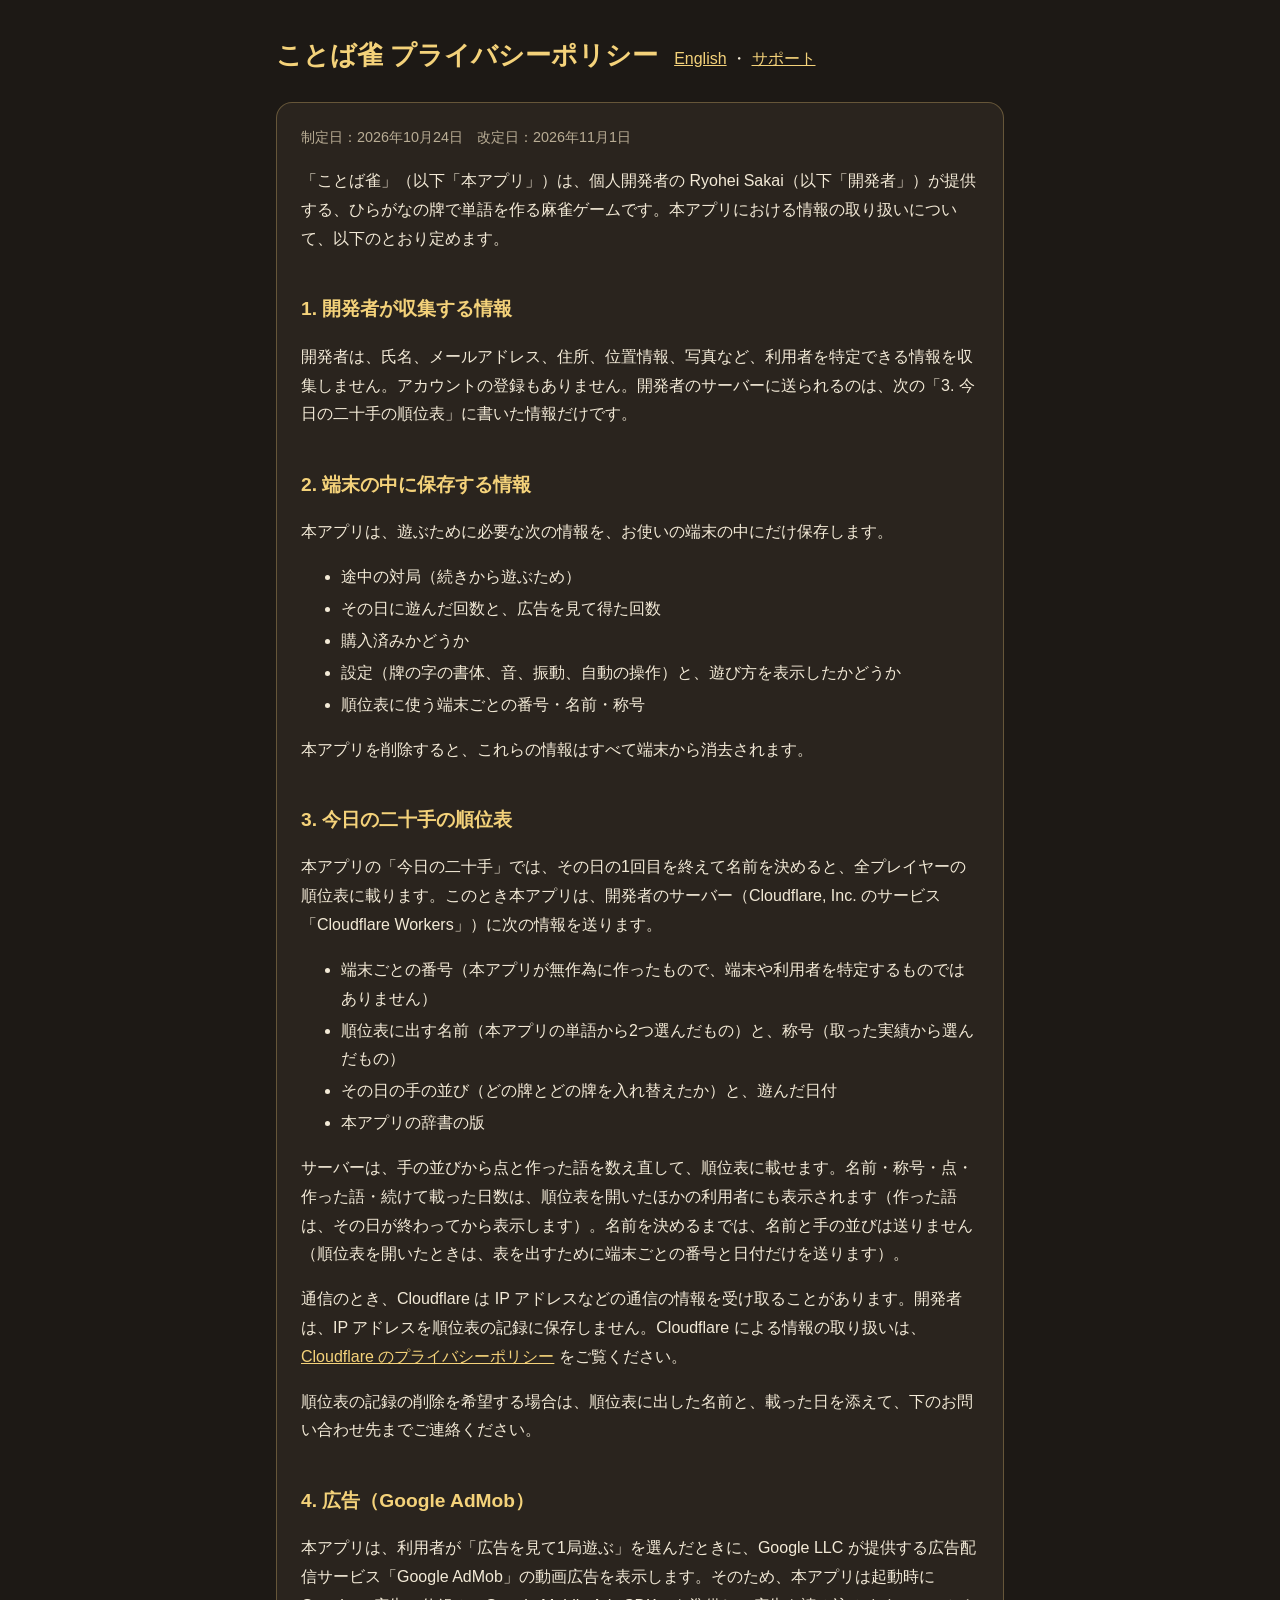
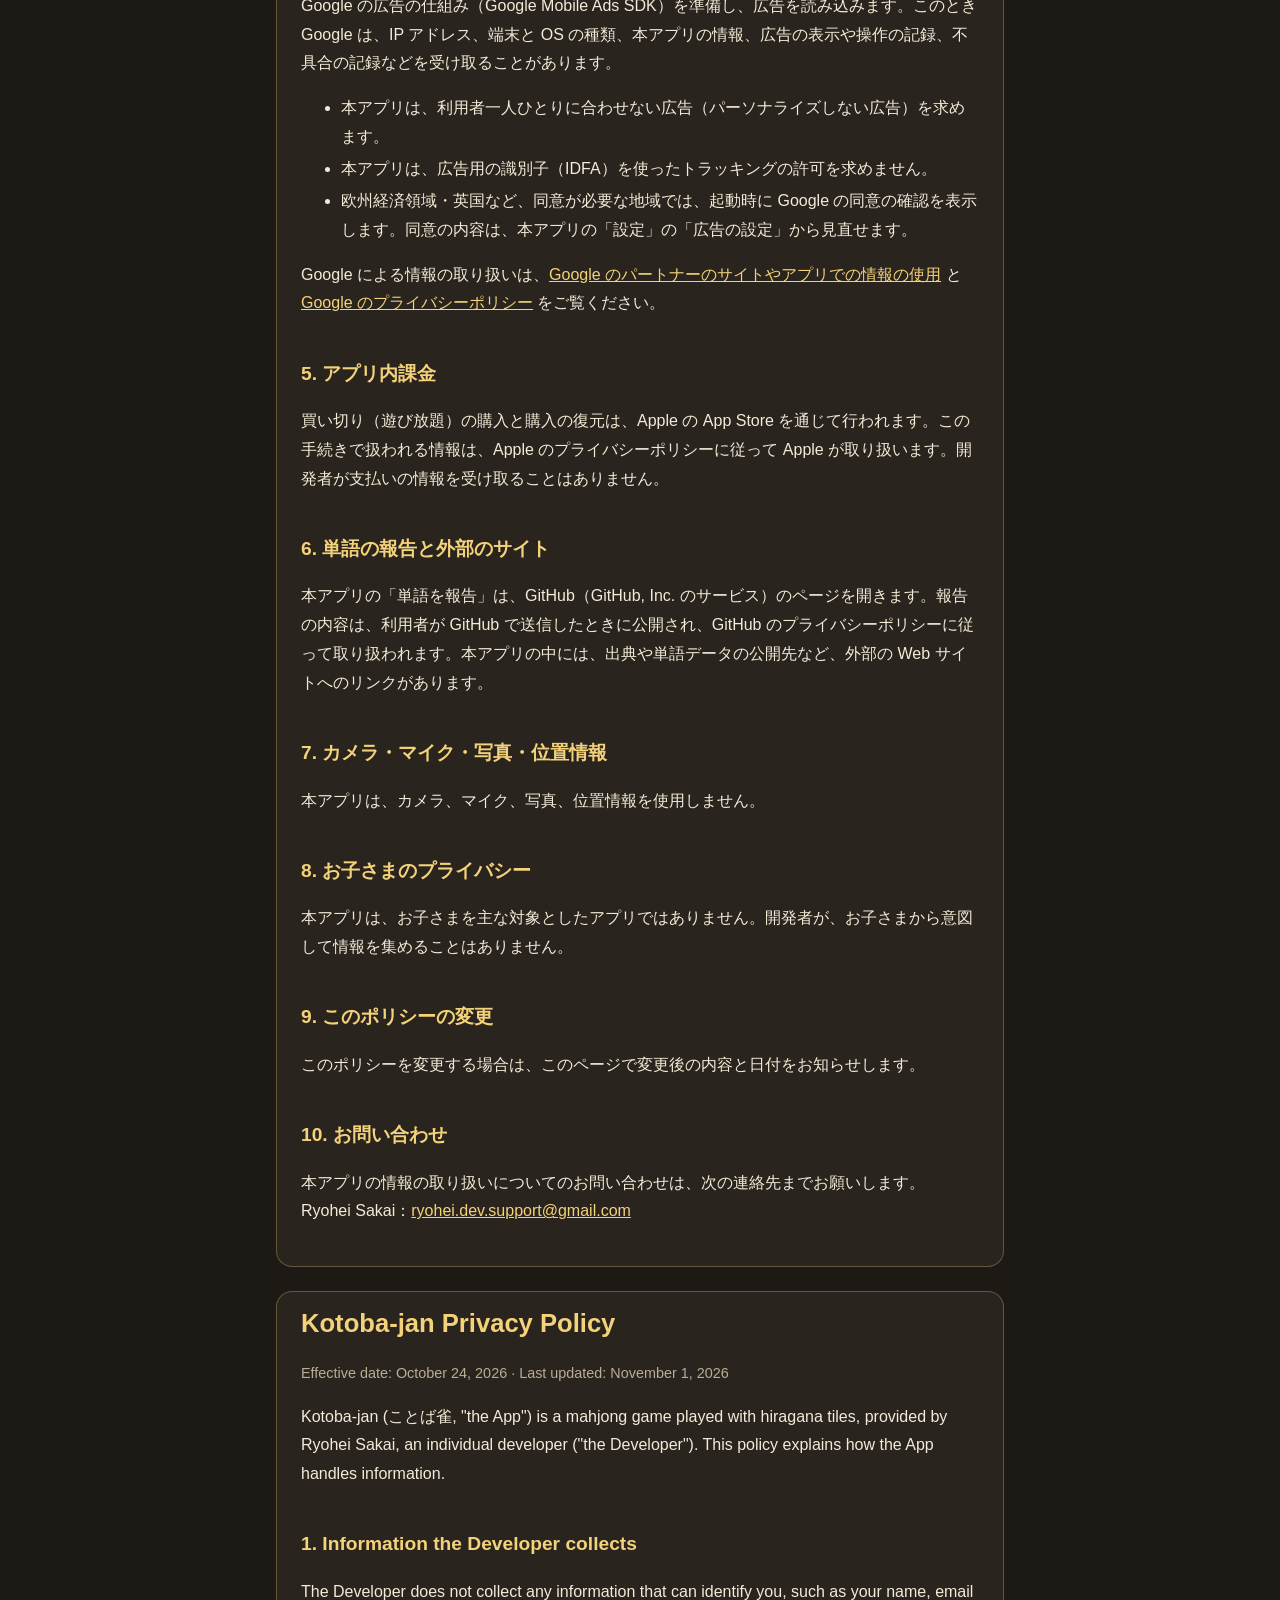
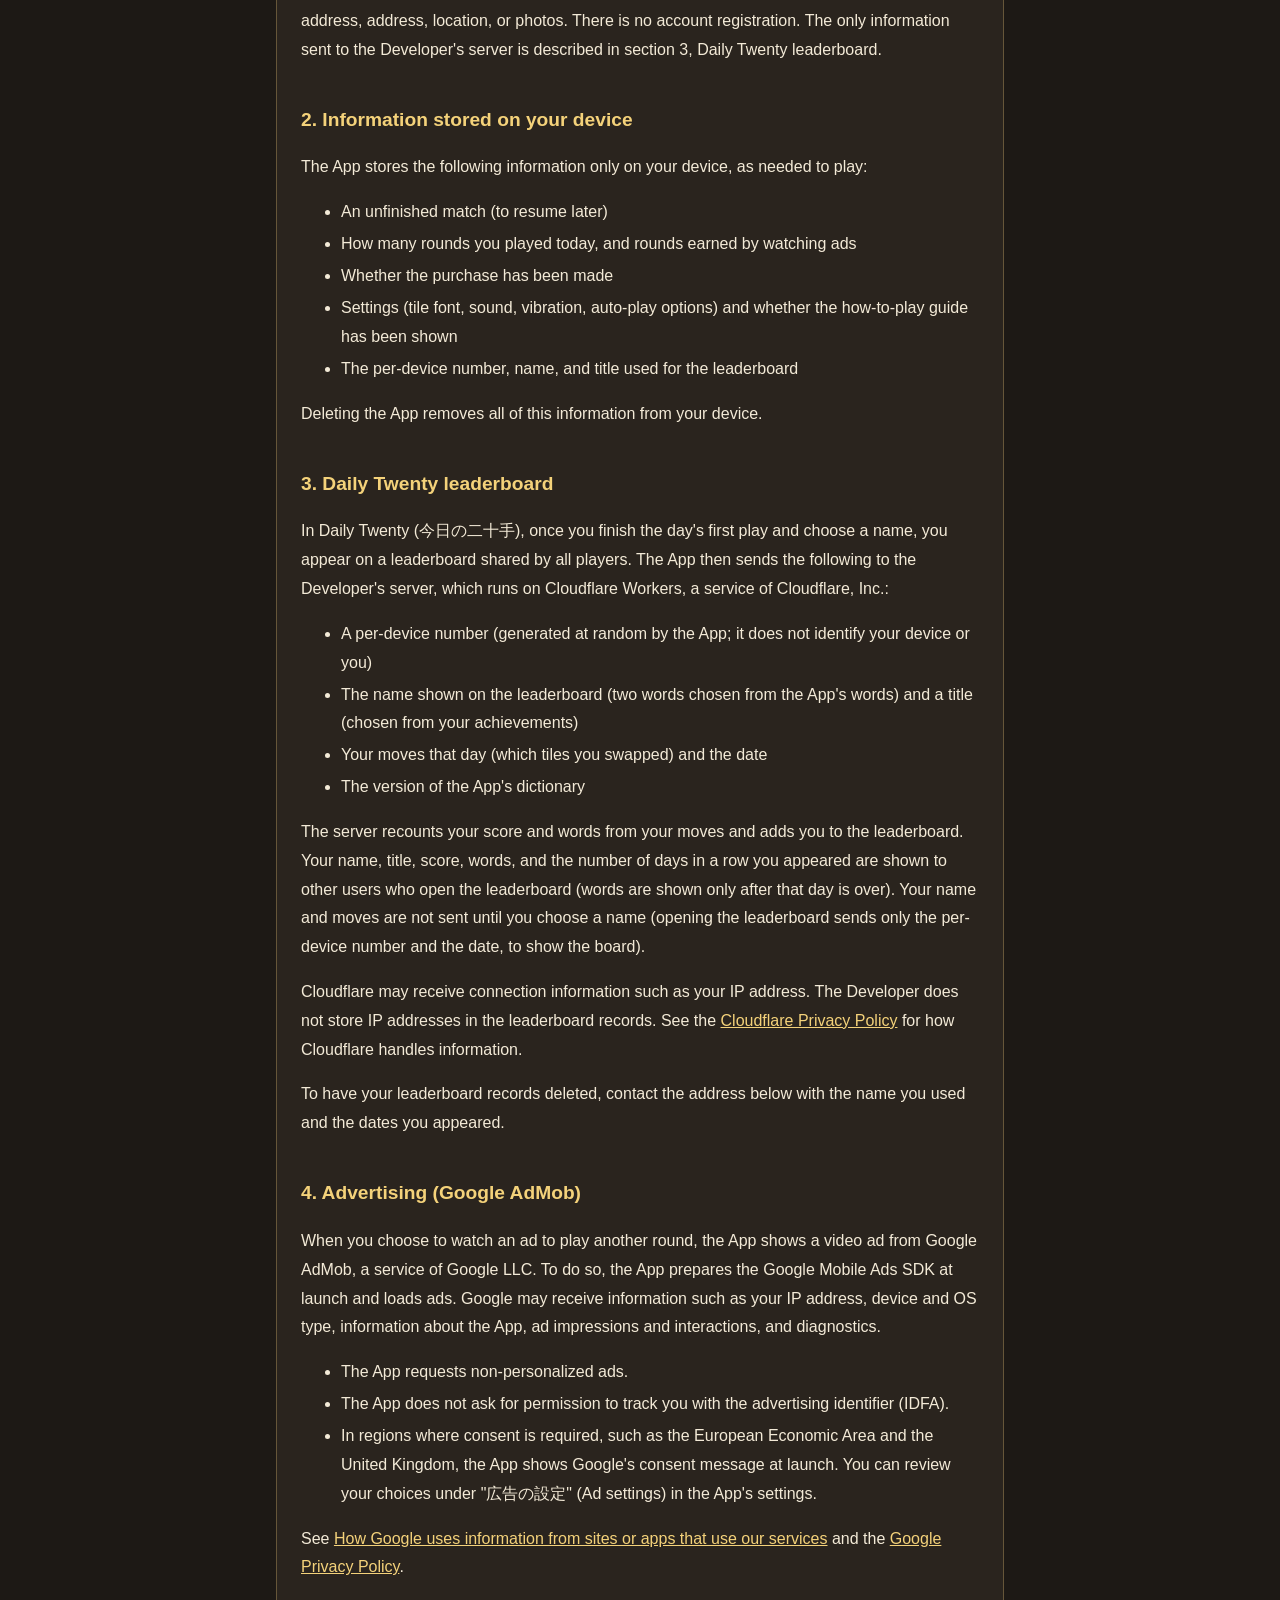
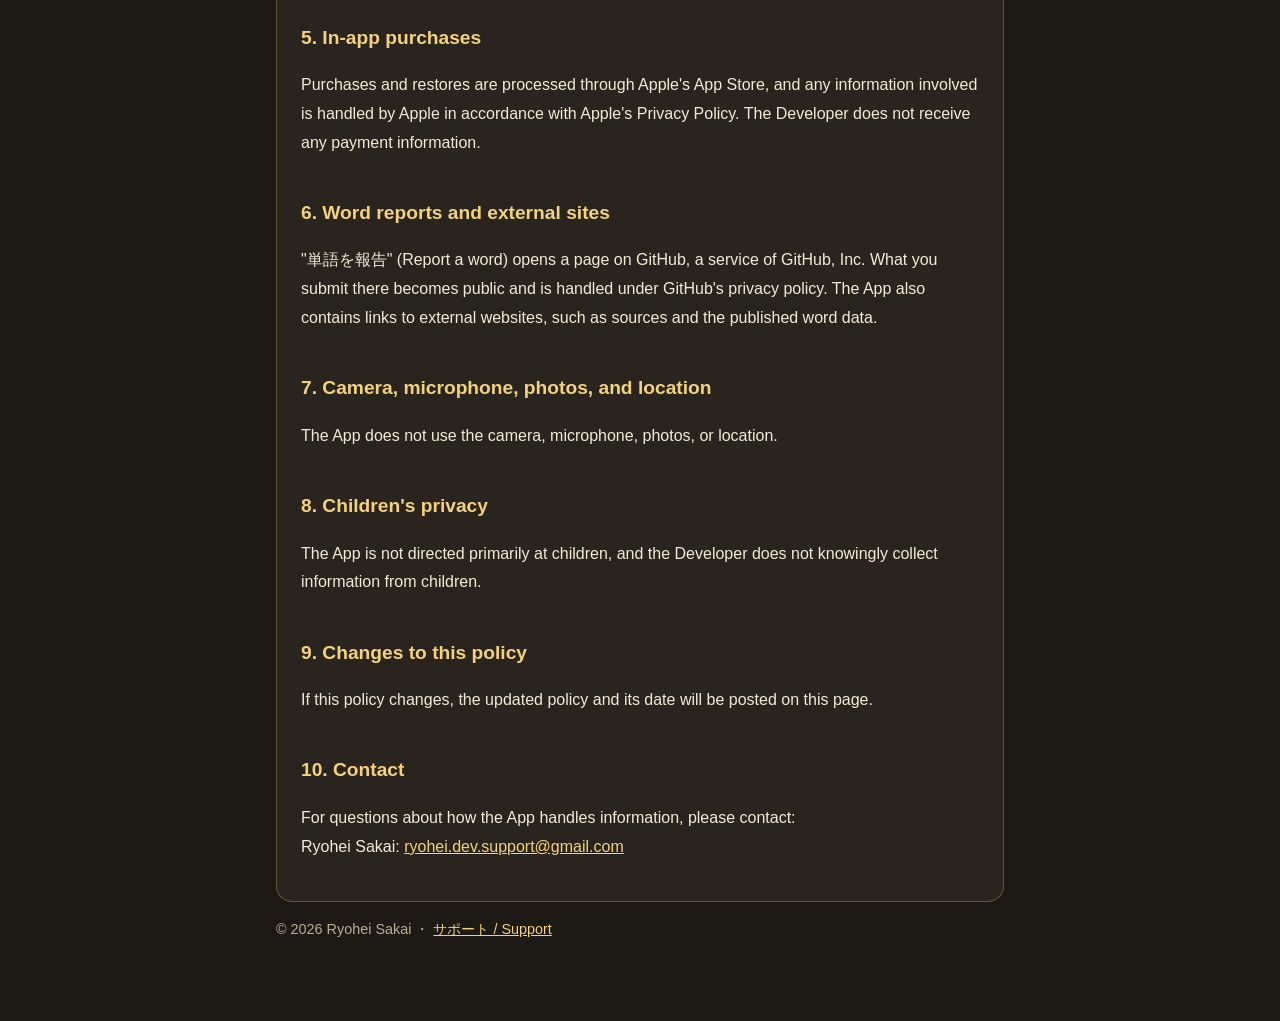
==== privacy.html @ e5fc4405 "Describe the Daily Twenty leaderboard in the privacy policy Co-Authored-By: Claude Opus 5.5 <noreply" ====
<!doctype html>
<html lang="ja">
<head>
<meta charset="utf-8">
<meta name="viewport" content="width=device-width, initial-scale=1">
<title>ことば雀 プライバシーポリシー / Privacy Policy</title>
<link rel="stylesheet" href="style.css">
<link rel="icon" type="image/png" href="icon.png">
</head>
<body>
<main>
<header>
  <h1>ことば雀 <span>プライバシーポリシー</span></h1>
  <nav><a href="#en">English</a> ・ <a href="index.html">サポート</a></nav>
</header>

<section class="lang" lang="ja">
<p class="updated">制定日：2026年10月24日　改定日：2026年11月1日</p>
<p>「ことば雀」（以下「本アプリ」）は、個人開発者の Ryohei Sakai（以下「開発者」）が提供する、ひらがなの牌で単語を作る麻雀ゲームです。本アプリにおける情報の取り扱いについて、以下のとおり定めます。</p>

<h2>1. 開発者が収集する情報</h2>
<p>開発者は、氏名、メールアドレス、住所、位置情報、写真など、利用者を特定できる情報を収集しません。アカウントの登録もありません。開発者のサーバーに送られるのは、次の「3. 今日の二十手の順位表」に書いた情報だけです。</p>

<h2>2. 端末の中に保存する情報</h2>
<p>本アプリは、遊ぶために必要な次の情報を、お使いの端末の中にだけ保存します。</p>
<ul>
  <li>途中の対局（続きから遊ぶため）</li>
  <li>その日に遊んだ回数と、広告を見て得た回数</li>
  <li>購入済みかどうか</li>
  <li>設定（牌の字の書体、音、振動、自動の操作）と、遊び方を表示したかどうか</li>
  <li>順位表に使う端末ごとの番号・名前・称号</li>
</ul>
<p>本アプリを削除すると、これらの情報はすべて端末から消去されます。</p>

<h2>3. 今日の二十手の順位表</h2>
<p>本アプリの「今日の二十手」では、その日の1回目を終えて名前を決めると、全プレイヤーの順位表に載ります。このとき本アプリは、開発者のサーバー（Cloudflare, Inc. のサービス「Cloudflare Workers」）に次の情報を送ります。</p>
<ul>
  <li>端末ごとの番号（本アプリが無作為に作ったもので、端末や利用者を特定するものではありません）</li>
  <li>順位表に出す名前（本アプリの単語から2つ選んだもの）と、称号（取った実績から選んだもの）</li>
  <li>その日の手の並び（どの牌とどの牌を入れ替えたか）と、遊んだ日付</li>
  <li>本アプリの辞書の版</li>
</ul>
<p>サーバーは、手の並びから点と作った語を数え直して、順位表に載せます。名前・称号・点・作った語・続けて載った日数は、順位表を開いたほかの利用者にも表示されます（作った語は、その日が終わってから表示します）。名前を決めるまでは、名前と手の並びは送りません（順位表を開いたときは、表を出すために端末ごとの番号と日付だけを送ります）。</p>
<p>通信のとき、Cloudflare は IP アドレスなどの通信の情報を受け取ることがあります。開発者は、IP アドレスを順位表の記録に保存しません。Cloudflare による情報の取り扱いは、<a href="https://www.cloudflare.com/ja-jp/privacypolicy/">Cloudflare のプライバシーポリシー</a> をご覧ください。</p>
<p>順位表の記録の削除を希望する場合は、順位表に出した名前と、載った日を添えて、下のお問い合わせ先までご連絡ください。</p>

<h2>4. 広告（Google AdMob）</h2>
<p>本アプリは、利用者が「広告を見て1局遊ぶ」を選んだときに、Google LLC が提供する広告配信サービス「Google AdMob」の動画広告を表示します。そのため、本アプリは起動時に Google の広告の仕組み（Google Mobile Ads SDK）を準備し、広告を読み込みます。このとき Google は、IP アドレス、端末と OS の種類、本アプリの情報、広告の表示や操作の記録、不具合の記録などを受け取ることがあります。</p>
<ul>
  <li>本アプリは、利用者一人ひとりに合わせない広告（パーソナライズしない広告）を求めます。</li>
  <li>本アプリは、広告用の識別子（IDFA）を使ったトラッキングの許可を求めません。</li>
  <li>欧州経済領域・英国など、同意が必要な地域では、起動時に Google の同意の確認を表示します。同意の内容は、本アプリの「設定」の「広告の設定」から見直せます。</li>
</ul>
<p>Google による情報の取り扱いは、<a href="https://policies.google.com/technologies/partner-sites?hl=ja">Google のパートナーのサイトやアプリでの情報の使用</a> と <a href="https://policies.google.com/privacy?hl=ja">Google のプライバシーポリシー</a> をご覧ください。</p>

<h2>5. アプリ内課金</h2>
<p>買い切り（遊び放題）の購入と購入の復元は、Apple の App Store を通じて行われます。この手続きで扱われる情報は、Apple のプライバシーポリシーに従って Apple が取り扱います。開発者が支払いの情報を受け取ることはありません。</p>

<h2>6. 単語の報告と外部のサイト</h2>
<p>本アプリの「単語を報告」は、GitHub（GitHub, Inc. のサービス）のページを開きます。報告の内容は、利用者が GitHub で送信したときに公開され、GitHub のプライバシーポリシーに従って取り扱われます。本アプリの中には、出典や単語データの公開先など、外部の Web サイトへのリンクがあります。</p>

<h2>7. カメラ・マイク・写真・位置情報</h2>
<p>本アプリは、カメラ、マイク、写真、位置情報を使用しません。</p>

<h2>8. お子さまのプライバシー</h2>
<p>本アプリは、お子さまを主な対象としたアプリではありません。開発者が、お子さまから意図して情報を集めることはありません。</p>

<h2>9. このポリシーの変更</h2>
<p>このポリシーを変更する場合は、このページで変更後の内容と日付をお知らせします。</p>

<h2>10. お問い合わせ</h2>
<p>本アプリの情報の取り扱いについてのお問い合わせは、次の連絡先までお願いします。<br>
Ryohei Sakai：<a href="mailto:ryohei.dev.support@gmail.com">ryohei.dev.support@gmail.com</a></p>
</section>

<section class="lang" lang="en" id="en">
<h1>Kotoba-jan <span>Privacy Policy</span></h1>
<p class="updated">Effective date: October 24, 2026 · Last updated: November 1, 2026</p>
<p>Kotoba-jan (ことば雀, "the App") is a mahjong game played with hiragana tiles, provided by Ryohei Sakai, an individual developer ("the Developer"). This policy explains how the App handles information.</p>

<h2>1. Information the Developer collects</h2>
<p>The Developer does not collect any information that can identify you, such as your name, email address, address, location, or photos. There is no account registration. The only information sent to the Developer's server is described in section 3, Daily Twenty leaderboard.</p>

<h2>2. Information stored on your device</h2>
<p>The App stores the following information only on your device, as needed to play:</p>
<ul>
  <li>An unfinished match (to resume later)</li>
  <li>How many rounds you played today, and rounds earned by watching ads</li>
  <li>Whether the purchase has been made</li>
  <li>Settings (tile font, sound, vibration, auto-play options) and whether the how-to-play guide has been shown</li>
  <li>The per-device number, name, and title used for the leaderboard</li>
</ul>
<p>Deleting the App removes all of this information from your device.</p>

<h2>3. Daily Twenty leaderboard</h2>
<p>In Daily Twenty (今日の二十手), once you finish the day's first play and choose a name, you appear on a leaderboard shared by all players. The App then sends the following to the Developer's server, which runs on Cloudflare Workers, a service of Cloudflare, Inc.:</p>
<ul>
  <li>A per-device number (generated at random by the App; it does not identify your device or you)</li>
  <li>The name shown on the leaderboard (two words chosen from the App's words) and a title (chosen from your achievements)</li>
  <li>Your moves that day (which tiles you swapped) and the date</li>
  <li>The version of the App's dictionary</li>
</ul>
<p>The server recounts your score and words from your moves and adds you to the leaderboard. Your name, title, score, words, and the number of days in a row you appeared are shown to other users who open the leaderboard (words are shown only after that day is over). Your name and moves are not sent until you choose a name (opening the leaderboard sends only the per-device number and the date, to show the board).</p>
<p>Cloudflare may receive connection information such as your IP address. The Developer does not store IP addresses in the leaderboard records. See the <a href="https://www.cloudflare.com/privacypolicy/">Cloudflare Privacy Policy</a> for how Cloudflare handles information.</p>
<p>To have your leaderboard records deleted, contact the address below with the name you used and the dates you appeared.</p>

<h2>4. Advertising (Google AdMob)</h2>
<p>When you choose to watch an ad to play another round, the App shows a video ad from Google AdMob, a service of Google LLC. To do so, the App prepares the Google Mobile Ads SDK at launch and loads ads. Google may receive information such as your IP address, device and OS type, information about the App, ad impressions and interactions, and diagnostics.</p>
<ul>
  <li>The App requests non-personalized ads.</li>
  <li>The App does not ask for permission to track you with the advertising identifier (IDFA).</li>
  <li>In regions where consent is required, such as the European Economic Area and the United Kingdom, the App shows Google's consent message at launch. You can review your choices under "広告の設定" (Ad settings) in the App's settings.</li>
</ul>
<p>See <a href="https://policies.google.com/technologies/partner-sites">How Google uses information from sites or apps that use our services</a> and the <a href="https://policies.google.com/privacy">Google Privacy Policy</a>.</p>

<h2>5. In-app purchases</h2>
<p>Purchases and restores are processed through Apple's App Store, and any information involved is handled by Apple in accordance with Apple's Privacy Policy. The Developer does not receive any payment information.</p>

<h2>6. Word reports and external sites</h2>
<p>"単語を報告" (Report a word) opens a page on GitHub, a service of GitHub, Inc. What you submit there becomes public and is handled under GitHub's privacy policy. The App also contains links to external websites, such as sources and the published word data.</p>

<h2>7. Camera, microphone, photos, and location</h2>
<p>The App does not use the camera, microphone, photos, or location.</p>

<h2>8. Children's privacy</h2>
<p>The App is not directed primarily at children, and the Developer does not knowingly collect information from children.</p>

<h2>9. Changes to this policy</h2>
<p>If this policy changes, the updated policy and its date will be posted on this page.</p>

<h2>10. Contact</h2>
<p>For questions about how the App handles information, please contact:<br>
Ryohei Sakai: <a href="mailto:ryohei.dev.support@gmail.com">ryohei.dev.support@gmail.com</a></p>
</section>

<footer><p>© 2026 Ryohei Sakai ・ <a href="index.html">サポート / Support</a></p></footer>
</main>
</body>
</html>
---- style.css ----
:root {
  --bg: #1d1915;
  --card: #2a241e;
  --text: #f3ead7;
  --muted: #b9ad95;
  --accent: #f4d27a;
  --line: rgb(214 180 106 / 0.35);
}
* { box-sizing: border-box; }
body {
  margin: 0;
  background: var(--bg);
  color: var(--text);
  font-family: -apple-system, BlinkMacSystemFont, "Hiragino Sans", "Hiragino Kaku Gothic ProN", "Noto Sans JP", sans-serif;
  line-height: 1.8;
}
main { max-width: 760px; margin: 0 auto; padding: 32px 16px 64px; }
header { display: flex; align-items: center; gap: 16px; margin-bottom: 24px; }
header img { width: 72px; height: 72px; border-radius: 16px; flex: none; }
h1 { font-size: 1.6rem; margin: 0; color: var(--accent); }
h2 { font-size: 1.2rem; color: var(--accent); margin-top: 2em; }
section.lang { background: var(--card); border: 1px solid var(--line); border-radius: 16px; padding: 8px 24px 24px; margin-top: 24px; }
.updated, footer, .sub { color: var(--muted); font-size: 0.9rem; }
a { color: var(--accent); }
nav { margin-top: 8px; }
li { margin: 0.2em 0; }
/* 見出しの後半（プライバシーポリシーなど）は、途中で折り返さずにまとめて次の行へ */
h1 span { display: inline-block; }
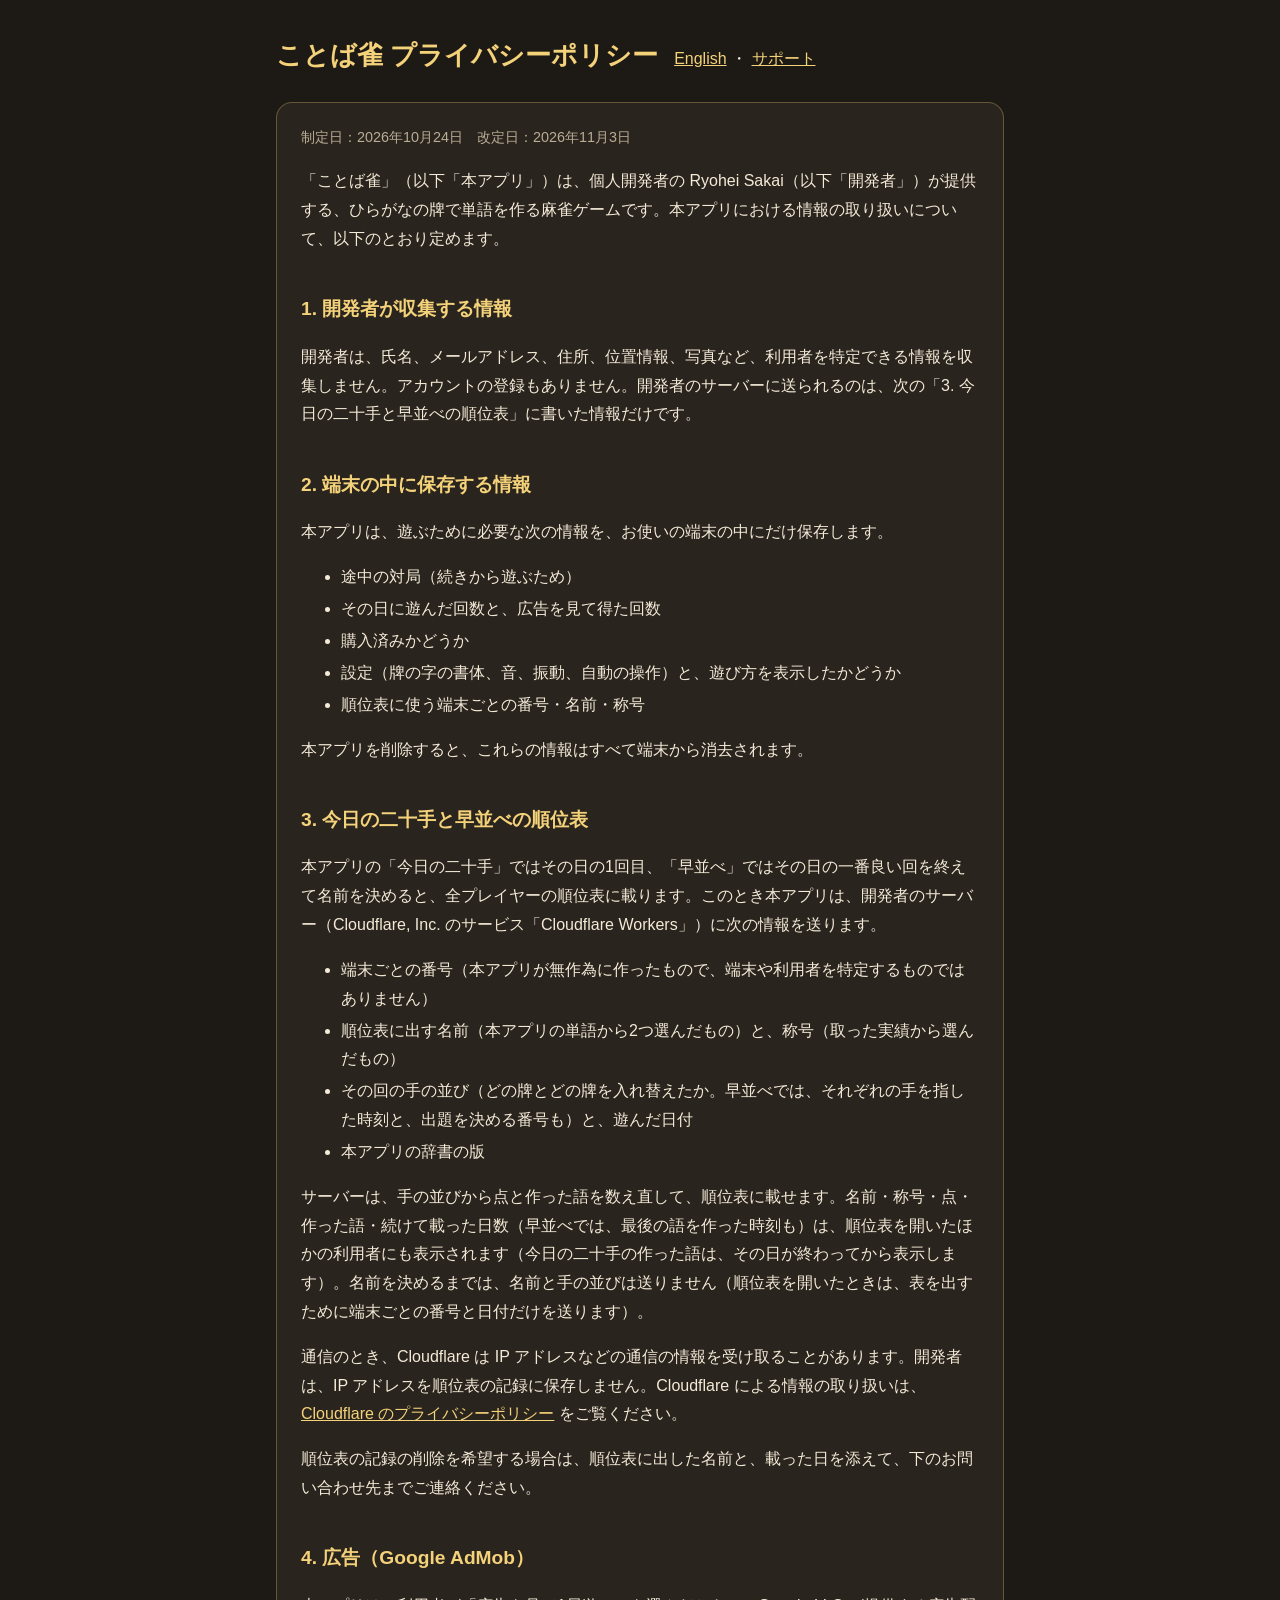
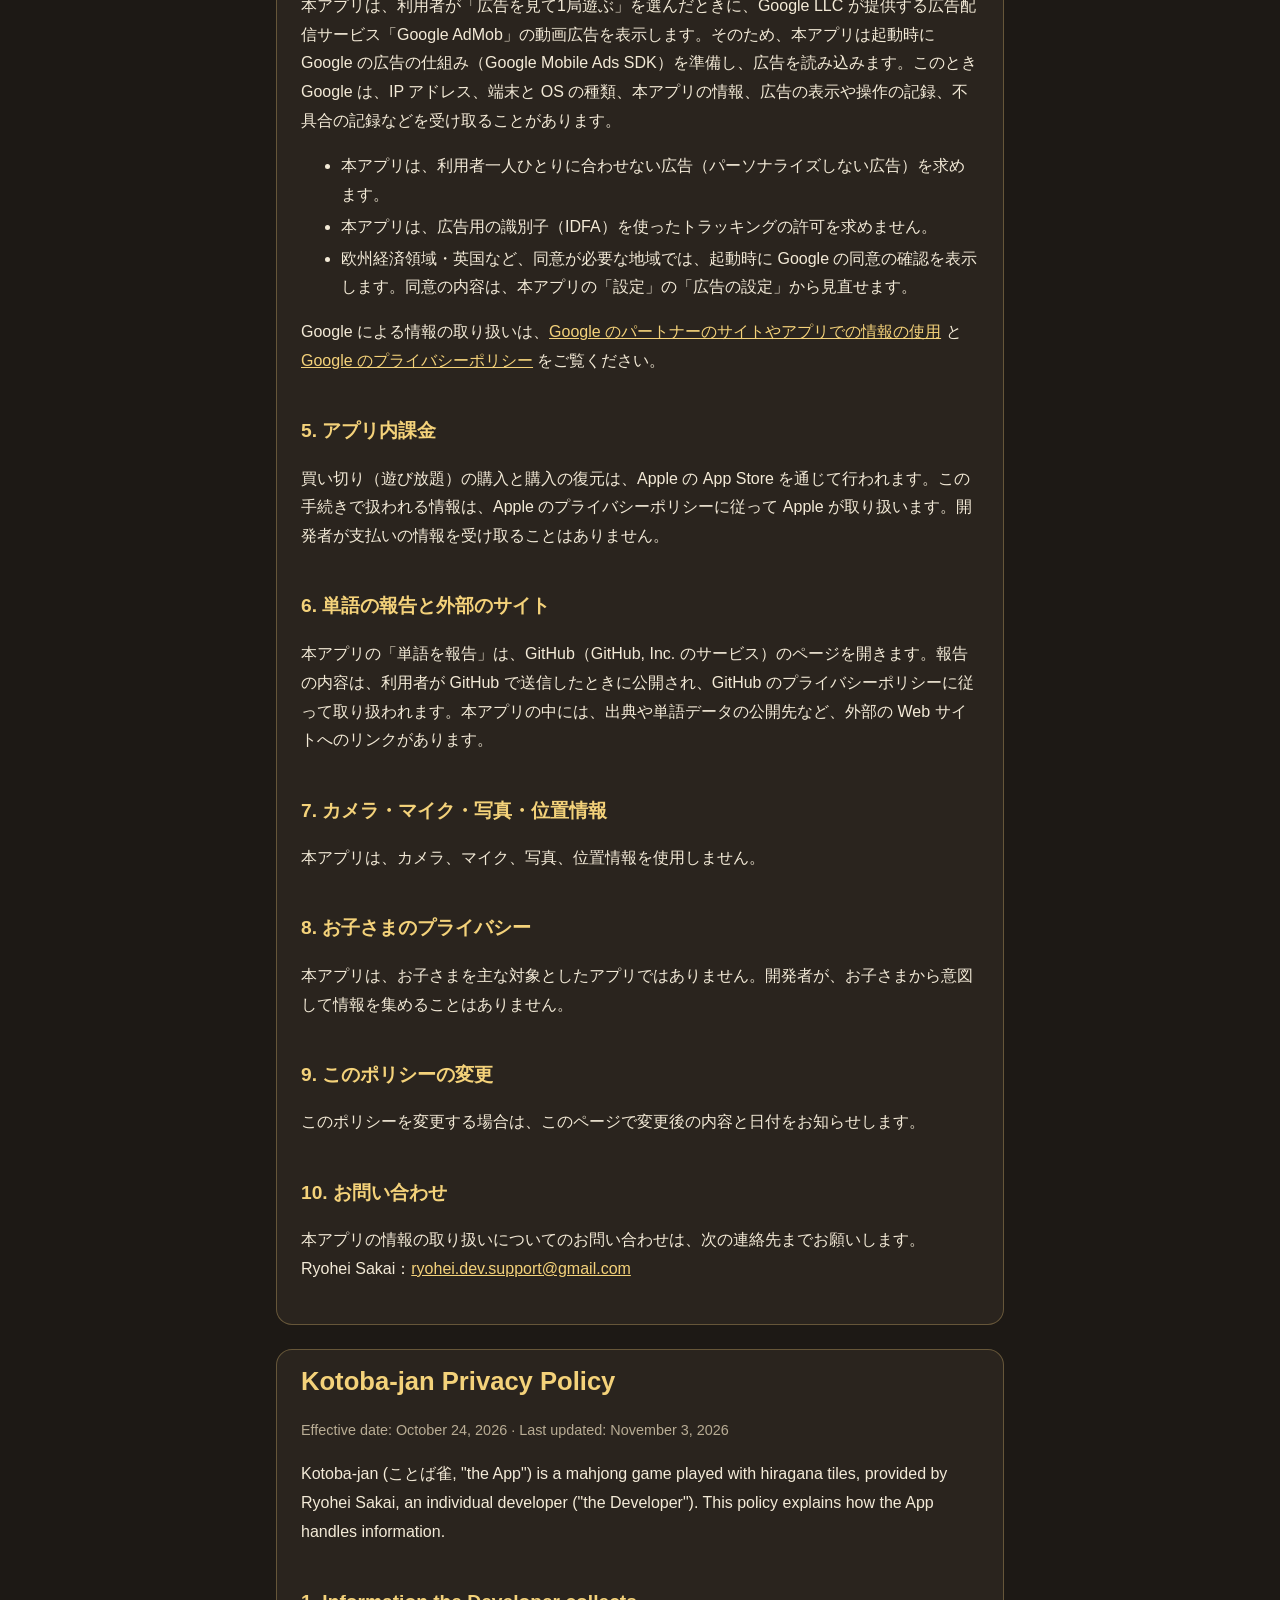
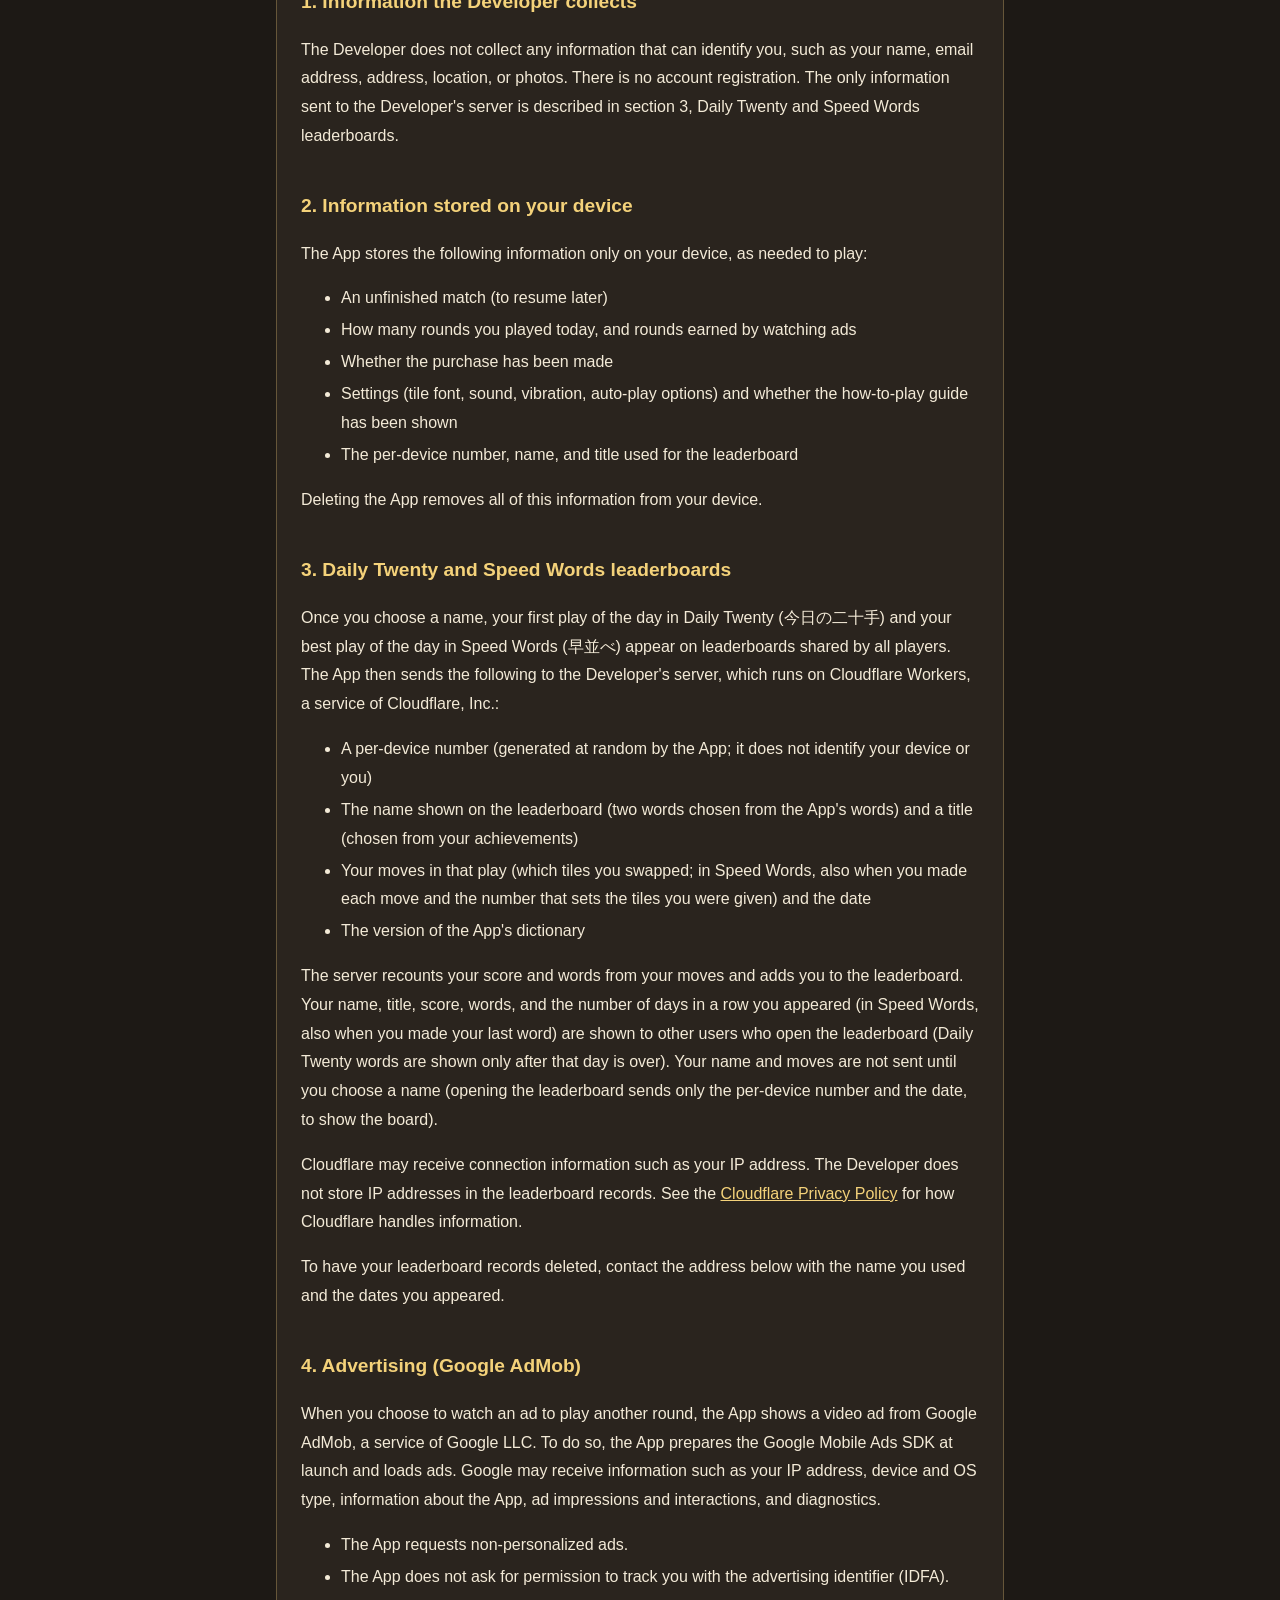
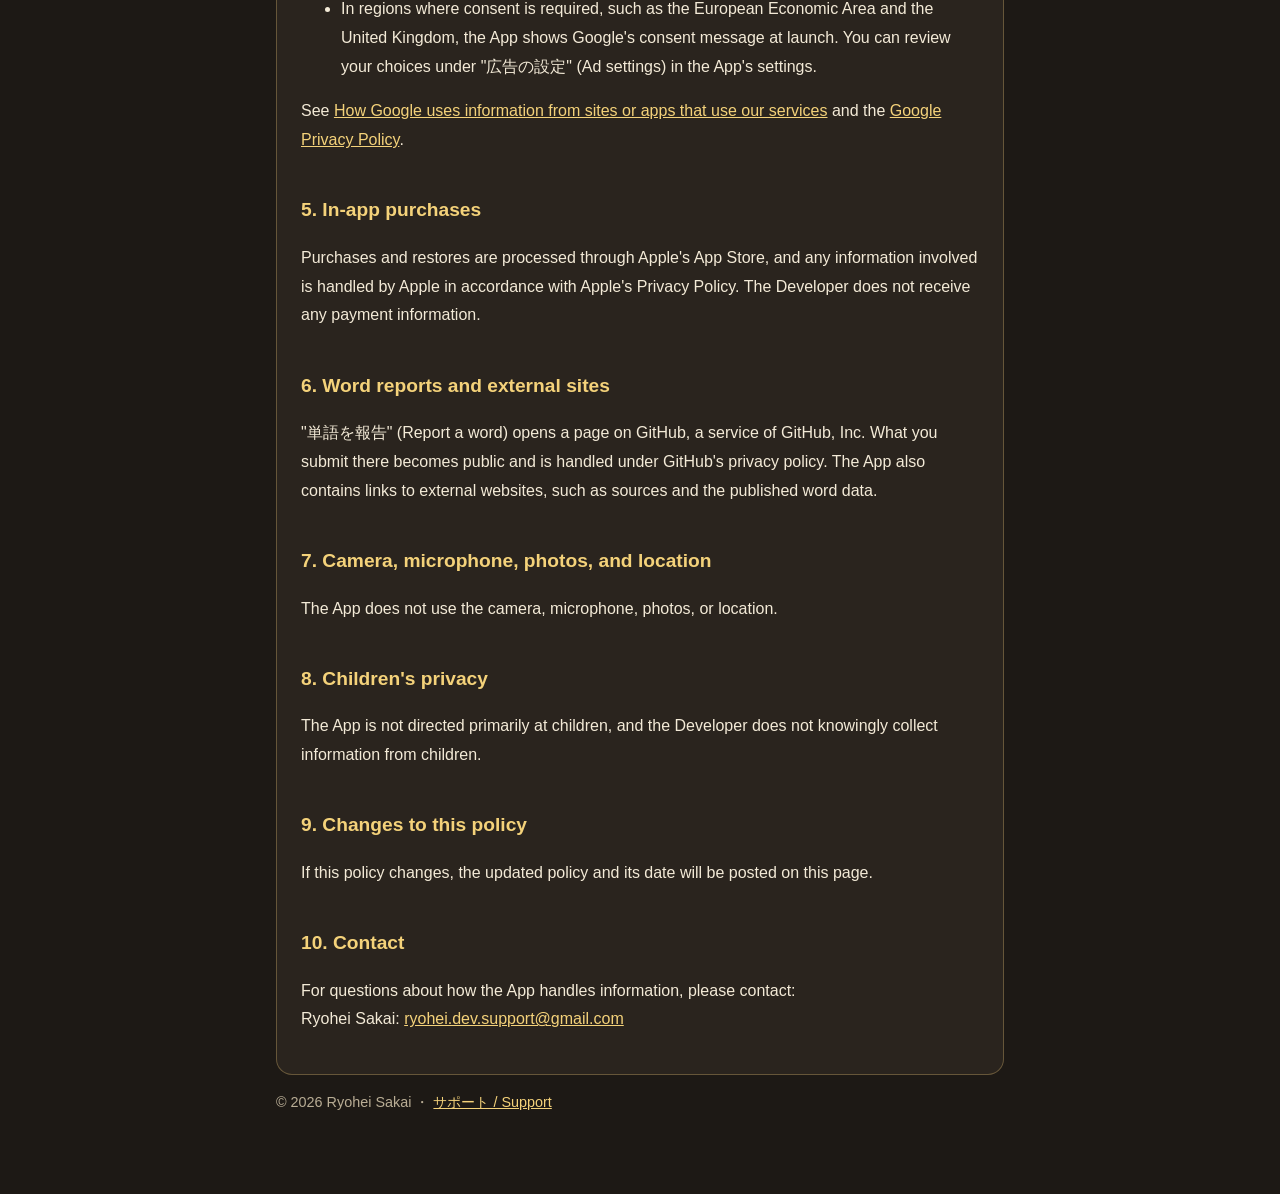
==== commit 6378ac67: "Cover the Speed Words leaderboard in the privacy policy Co-Authored-By: Claude Opus 5.5 <noreply@ant" ====
--- a/privacy.html
+++ b/privacy.html
@@ -15,11 +15,11 @@
 </header>
 
 <section class="lang" lang="ja">
-<p class="updated">制定日：2026年10月24日　改定日：2026年11月1日</p>
+<p class="updated">制定日：2026年10月24日　改定日：2026年11月3日</p>
 <p>「ことば雀」（以下「本アプリ」）は、個人開発者の Ryohei Sakai（以下「開発者」）が提供する、ひらがなの牌で単語を作る麻雀ゲームです。本アプリにおける情報の取り扱いについて、以下のとおり定めます。</p>
 
 <h2>1. 開発者が収集する情報</h2>
-<p>開発者は、氏名、メールアドレス、住所、位置情報、写真など、利用者を特定できる情報を収集しません。アカウントの登録もありません。開発者のサーバーに送られるのは、次の「3. 今日の二十手の順位表」に書いた情報だけです。</p>
+<p>開発者は、氏名、メールアドレス、住所、位置情報、写真など、利用者を特定できる情報を収集しません。アカウントの登録もありません。開発者のサーバーに送られるのは、次の「3. 今日の二十手と早並べの順位表」に書いた情報だけです。</p>
 
 <h2>2. 端末の中に保存する情報</h2>
 <p>本アプリは、遊ぶために必要な次の情報を、お使いの端末の中にだけ保存します。</p>
@@ -32,15 +32,15 @@
 </ul>
 <p>本アプリを削除すると、これらの情報はすべて端末から消去されます。</p>
 
-<h2>3. 今日の二十手の順位表</h2>
-<p>本アプリの「今日の二十手」では、その日の1回目を終えて名前を決めると、全プレイヤーの順位表に載ります。このとき本アプリは、開発者のサーバー（Cloudflare, Inc. のサービス「Cloudflare Workers」）に次の情報を送ります。</p>
+<h2>3. 今日の二十手と早並べの順位表</h2>
+<p>本アプリの「今日の二十手」ではその日の1回目、「早並べ」ではその日の一番良い回を終えて名前を決めると、全プレイヤーの順位表に載ります。このとき本アプリは、開発者のサーバー（Cloudflare, Inc. のサービス「Cloudflare Workers」）に次の情報を送ります。</p>
 <ul>
   <li>端末ごとの番号（本アプリが無作為に作ったもので、端末や利用者を特定するものではありません）</li>
   <li>順位表に出す名前（本アプリの単語から2つ選んだもの）と、称号（取った実績から選んだもの）</li>
-  <li>その日の手の並び（どの牌とどの牌を入れ替えたか）と、遊んだ日付</li>
+  <li>その回の手の並び（どの牌とどの牌を入れ替えたか。早並べでは、それぞれの手を指した時刻と、出題を決める番号も）と、遊んだ日付</li>
   <li>本アプリの辞書の版</li>
 </ul>
-<p>サーバーは、手の並びから点と作った語を数え直して、順位表に載せます。名前・称号・点・作った語・続けて載った日数は、順位表を開いたほかの利用者にも表示されます（作った語は、その日が終わってから表示します）。名前を決めるまでは、名前と手の並びは送りません（順位表を開いたときは、表を出すために端末ごとの番号と日付だけを送ります）。</p>
+<p>サーバーは、手の並びから点と作った語を数え直して、順位表に載せます。名前・称号・点・作った語・続けて載った日数（早並べでは、最後の語を作った時刻も）は、順位表を開いたほかの利用者にも表示されます（今日の二十手の作った語は、その日が終わってから表示します）。名前を決めるまでは、名前と手の並びは送りません（順位表を開いたときは、表を出すために端末ごとの番号と日付だけを送ります）。</p>
 <p>通信のとき、Cloudflare は IP アドレスなどの通信の情報を受け取ることがあります。開発者は、IP アドレスを順位表の記録に保存しません。Cloudflare による情報の取り扱いは、<a href="https://www.cloudflare.com/ja-jp/privacypolicy/">Cloudflare のプライバシーポリシー</a> をご覧ください。</p>
 <p>順位表の記録の削除を希望する場合は、順位表に出した名前と、載った日を添えて、下のお問い合わせ先までご連絡ください。</p>
 
@@ -75,11 +75,11 @@
 
 <section class="lang" lang="en" id="en">
 <h1>Kotoba-jan <span>Privacy Policy</span></h1>
-<p class="updated">Effective date: October 24, 2026 · Last updated: November 1, 2026</p>
+<p class="updated">Effective date: October 24, 2026 · Last updated: November 3, 2026</p>
 <p>Kotoba-jan (ことば雀, "the App") is a mahjong game played with hiragana tiles, provided by Ryohei Sakai, an individual developer ("the Developer"). This policy explains how the App handles information.</p>
 
 <h2>1. Information the Developer collects</h2>
-<p>The Developer does not collect any information that can identify you, such as your name, email address, address, location, or photos. There is no account registration. The only information sent to the Developer's server is described in section 3, Daily Twenty leaderboard.</p>
+<p>The Developer does not collect any information that can identify you, such as your name, email address, address, location, or photos. There is no account registration. The only information sent to the Developer's server is described in section 3, Daily Twenty and Speed Words leaderboards.</p>
 
 <h2>2. Information stored on your device</h2>
 <p>The App stores the following information only on your device, as needed to play:</p>
@@ -92,15 +92,15 @@
 </ul>
 <p>Deleting the App removes all of this information from your device.</p>
 
-<h2>3. Daily Twenty leaderboard</h2>
-<p>In Daily Twenty (今日の二十手), once you finish the day's first play and choose a name, you appear on a leaderboard shared by all players. The App then sends the following to the Developer's server, which runs on Cloudflare Workers, a service of Cloudflare, Inc.:</p>
+<h2>3. Daily Twenty and Speed Words leaderboards</h2>
+<p>Once you choose a name, your first play of the day in Daily Twenty (今日の二十手) and your best play of the day in Speed Words (早並べ) appear on leaderboards shared by all players. The App then sends the following to the Developer's server, which runs on Cloudflare Workers, a service of Cloudflare, Inc.:</p>
 <ul>
   <li>A per-device number (generated at random by the App; it does not identify your device or you)</li>
   <li>The name shown on the leaderboard (two words chosen from the App's words) and a title (chosen from your achievements)</li>
-  <li>Your moves that day (which tiles you swapped) and the date</li>
+  <li>Your moves in that play (which tiles you swapped; in Speed Words, also when you made each move and the number that sets the tiles you were given) and the date</li>
   <li>The version of the App's dictionary</li>
 </ul>
-<p>The server recounts your score and words from your moves and adds you to the leaderboard. Your name, title, score, words, and the number of days in a row you appeared are shown to other users who open the leaderboard (words are shown only after that day is over). Your name and moves are not sent until you choose a name (opening the leaderboard sends only the per-device number and the date, to show the board).</p>
+<p>The server recounts your score and words from your moves and adds you to the leaderboard. Your name, title, score, words, and the number of days in a row you appeared (in Speed Words, also when you made your last word) are shown to other users who open the leaderboard (Daily Twenty words are shown only after that day is over). Your name and moves are not sent until you choose a name (opening the leaderboard sends only the per-device number and the date, to show the board).</p>
 <p>Cloudflare may receive connection information such as your IP address. The Developer does not store IP addresses in the leaderboard records. See the <a href="https://www.cloudflare.com/privacypolicy/">Cloudflare Privacy Policy</a> for how Cloudflare handles information.</p>
 <p>To have your leaderboard records deleted, contact the address below with the name you used and the dates you appeared.</p>
 
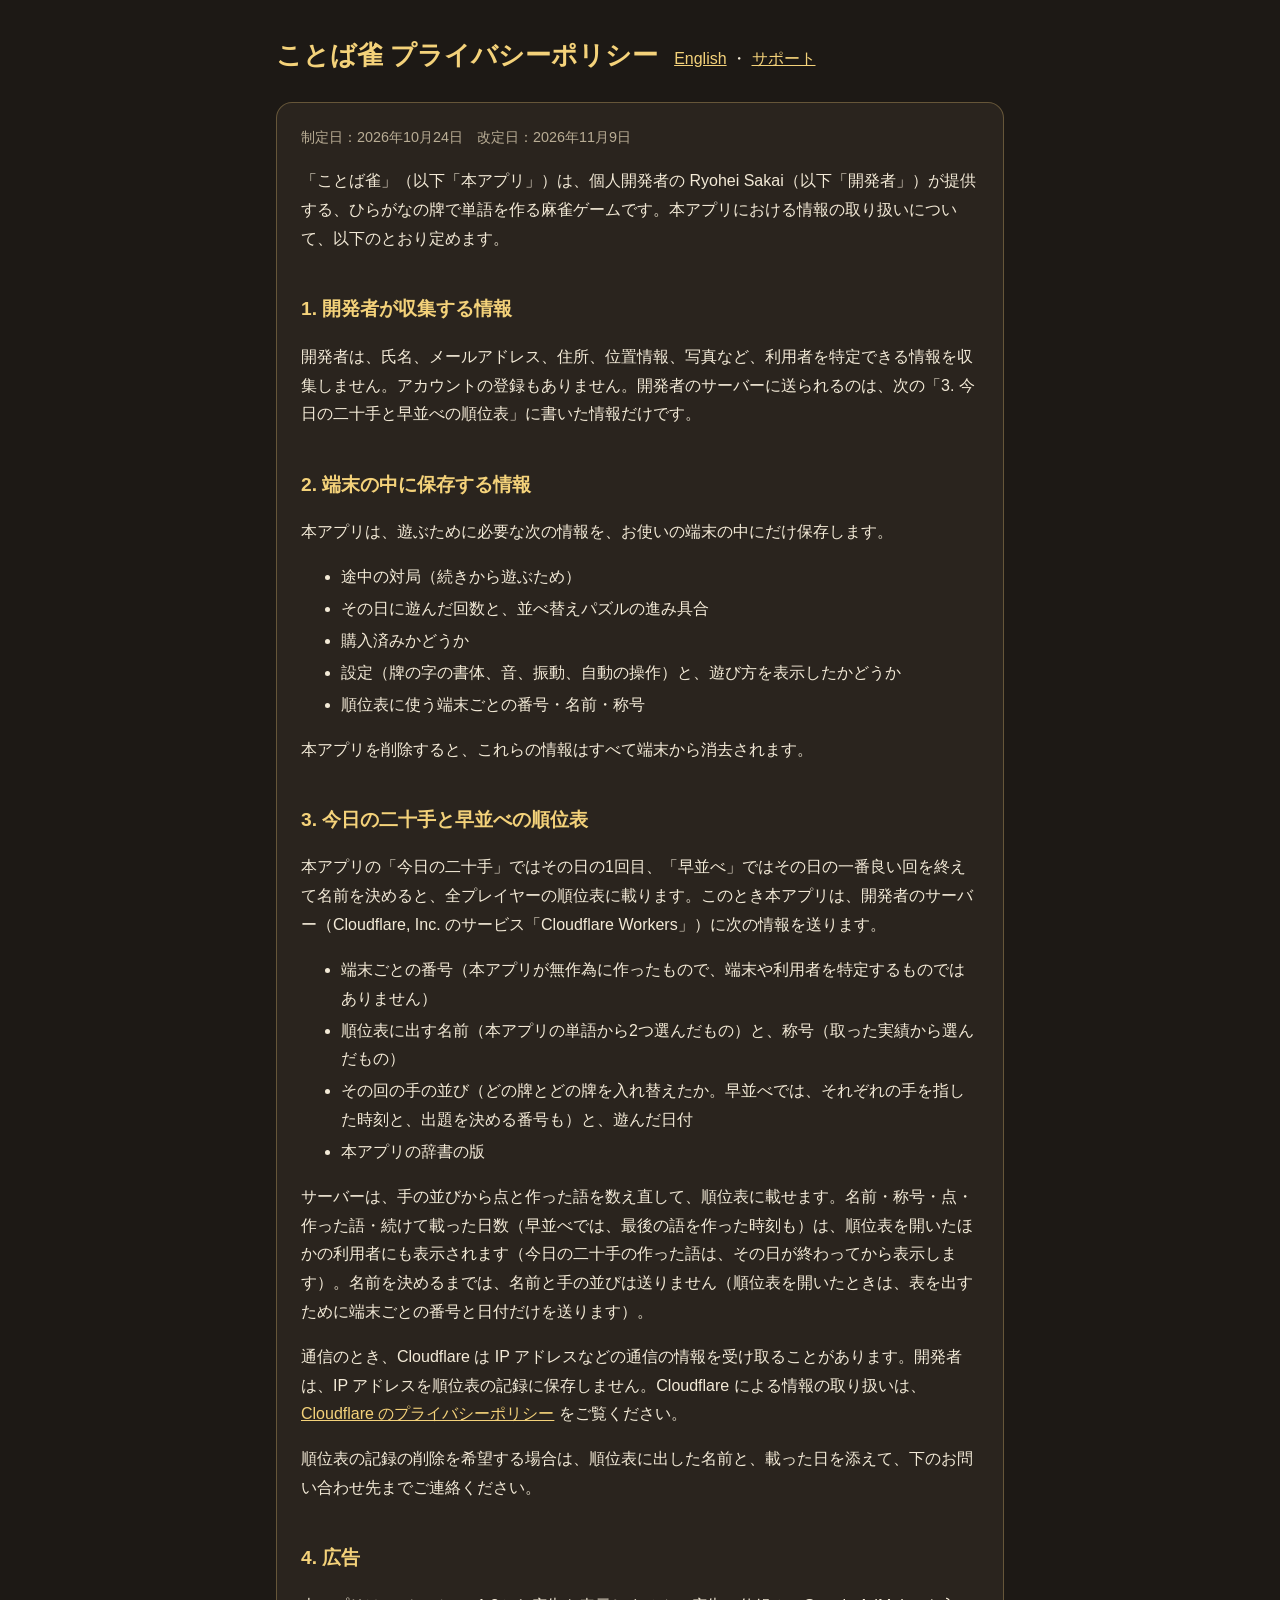
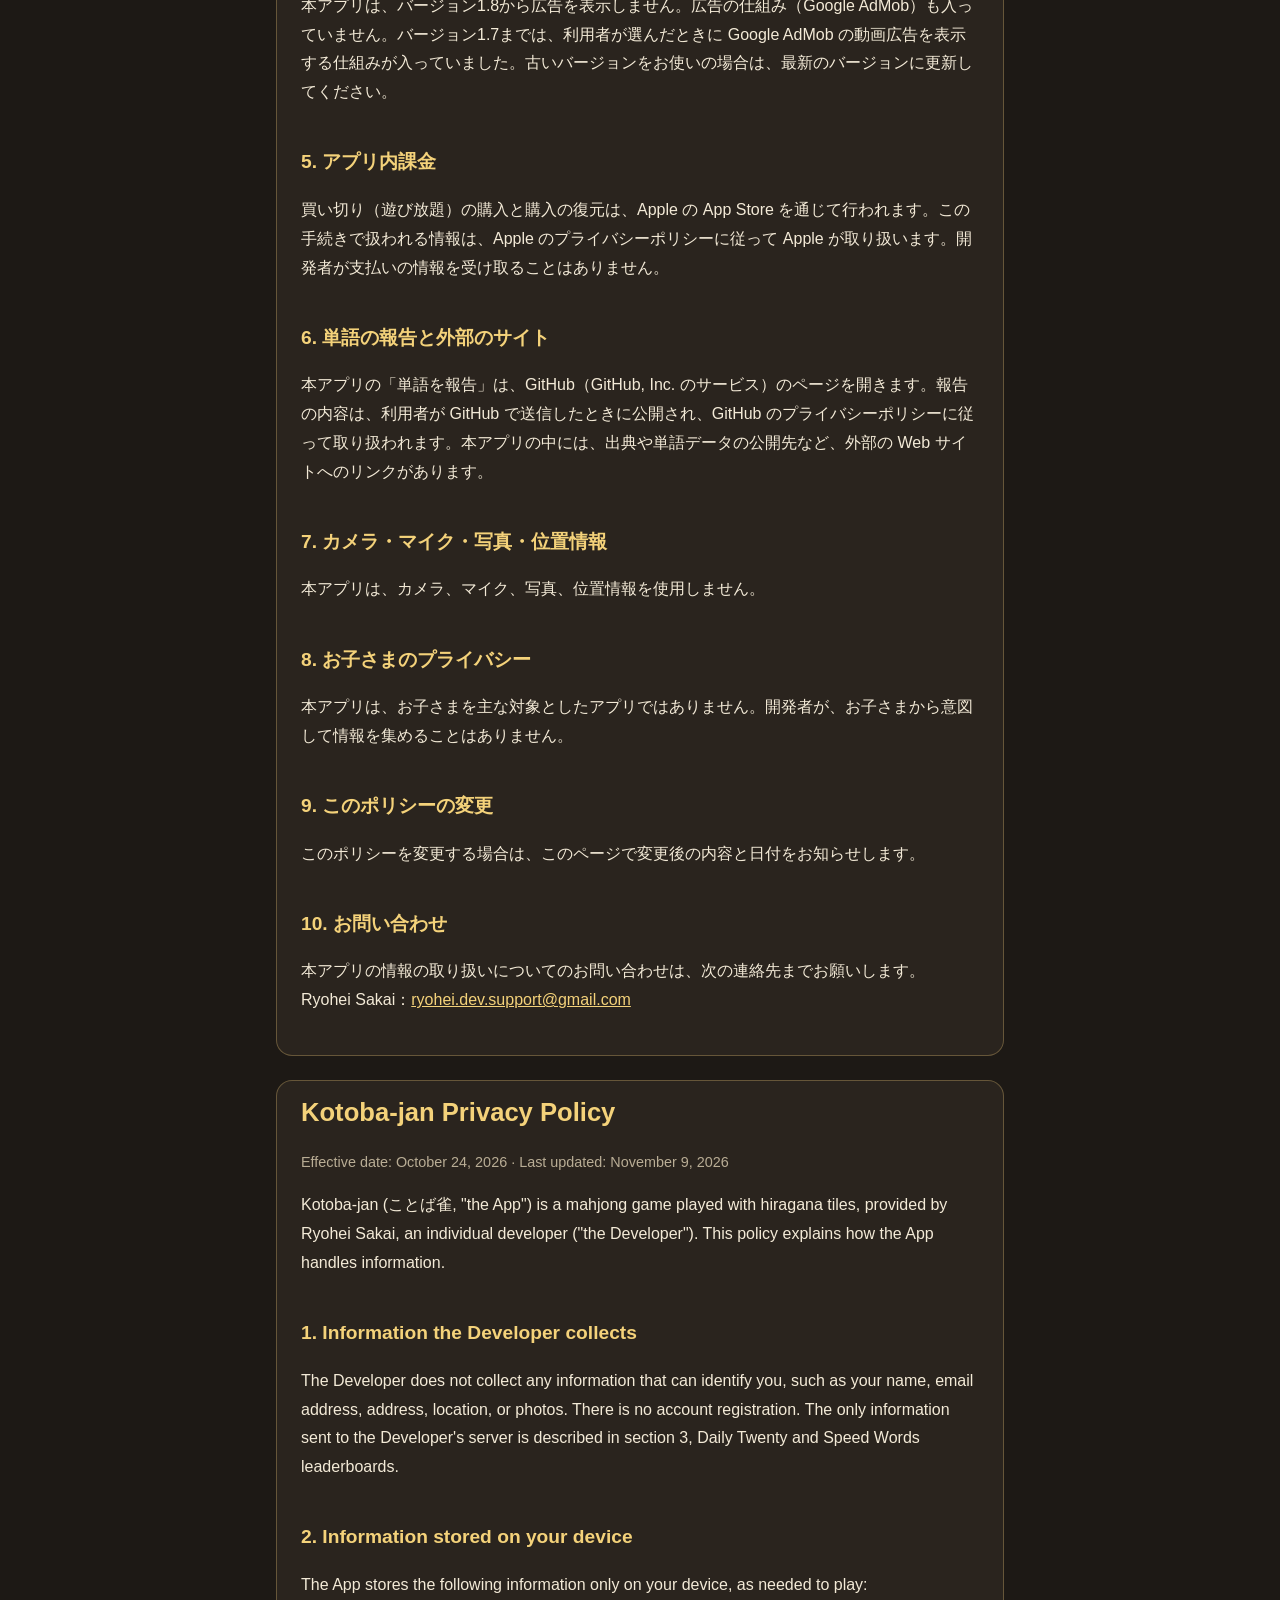
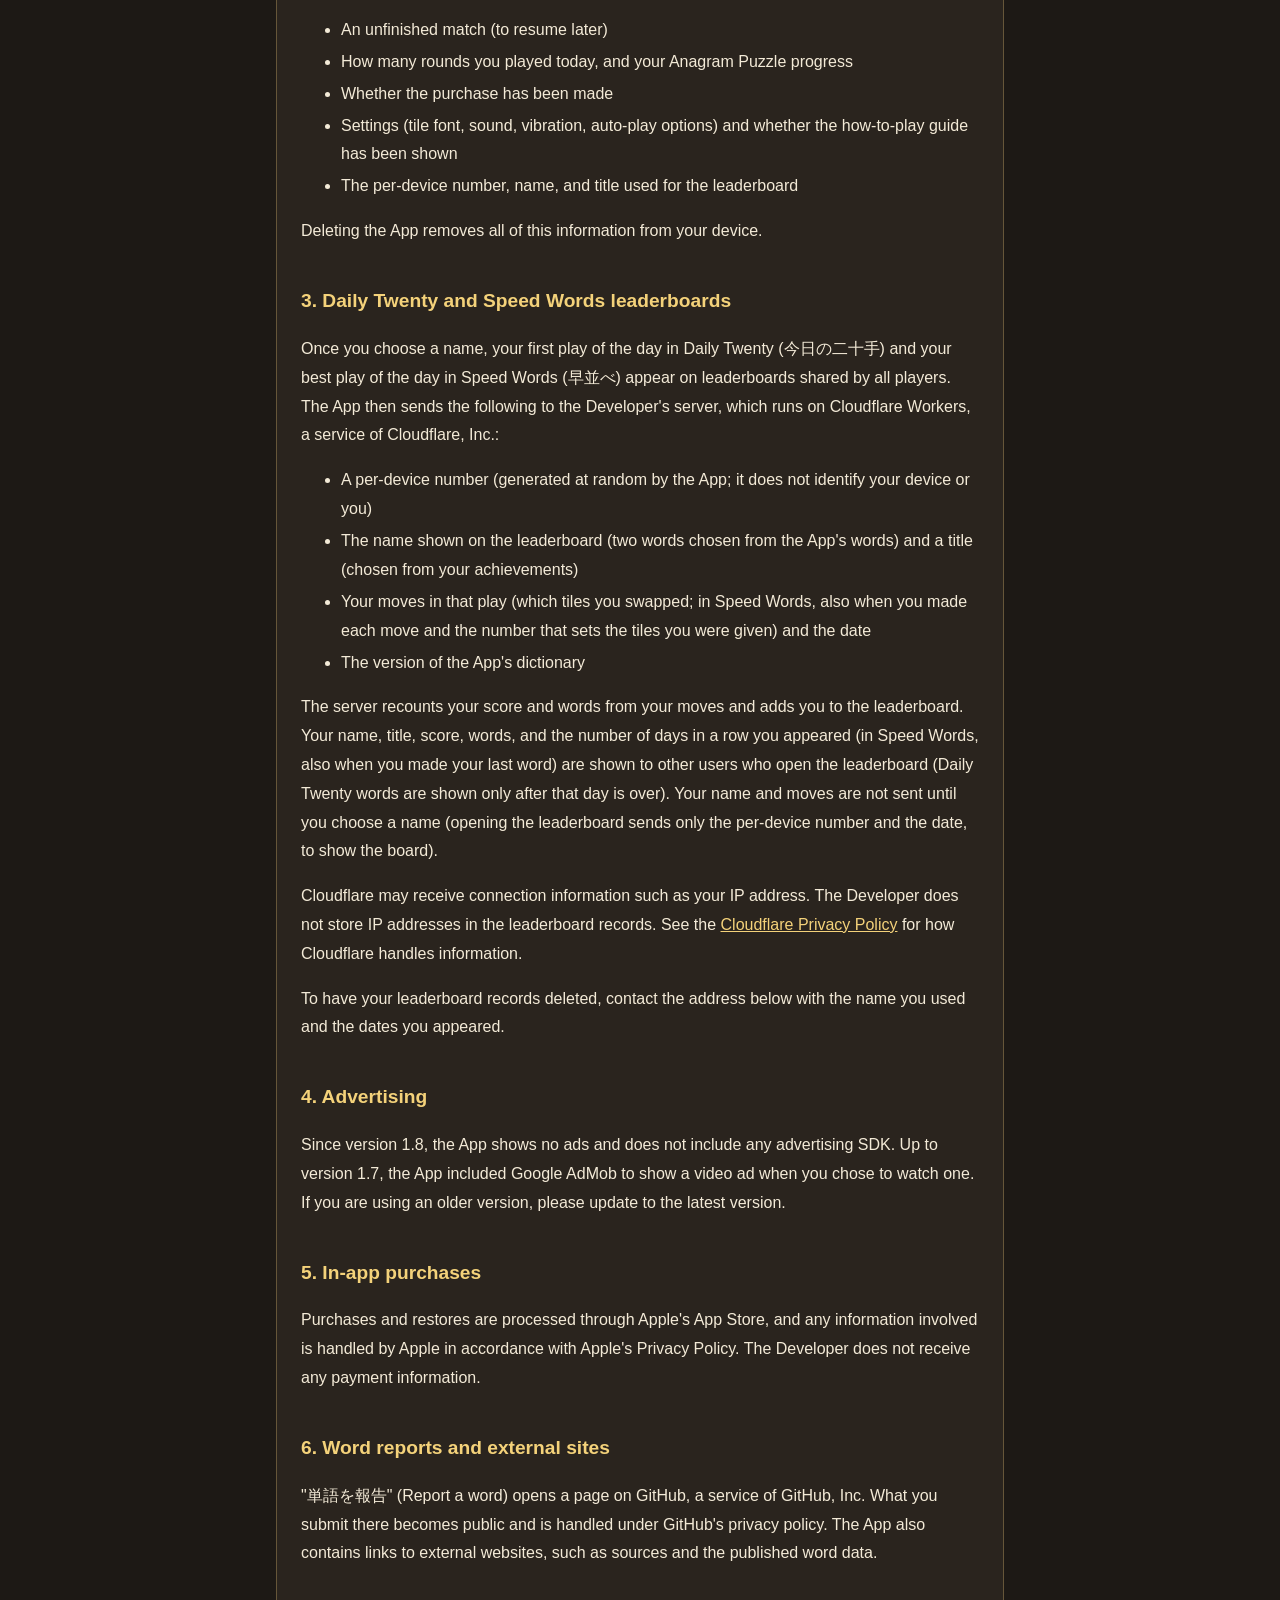
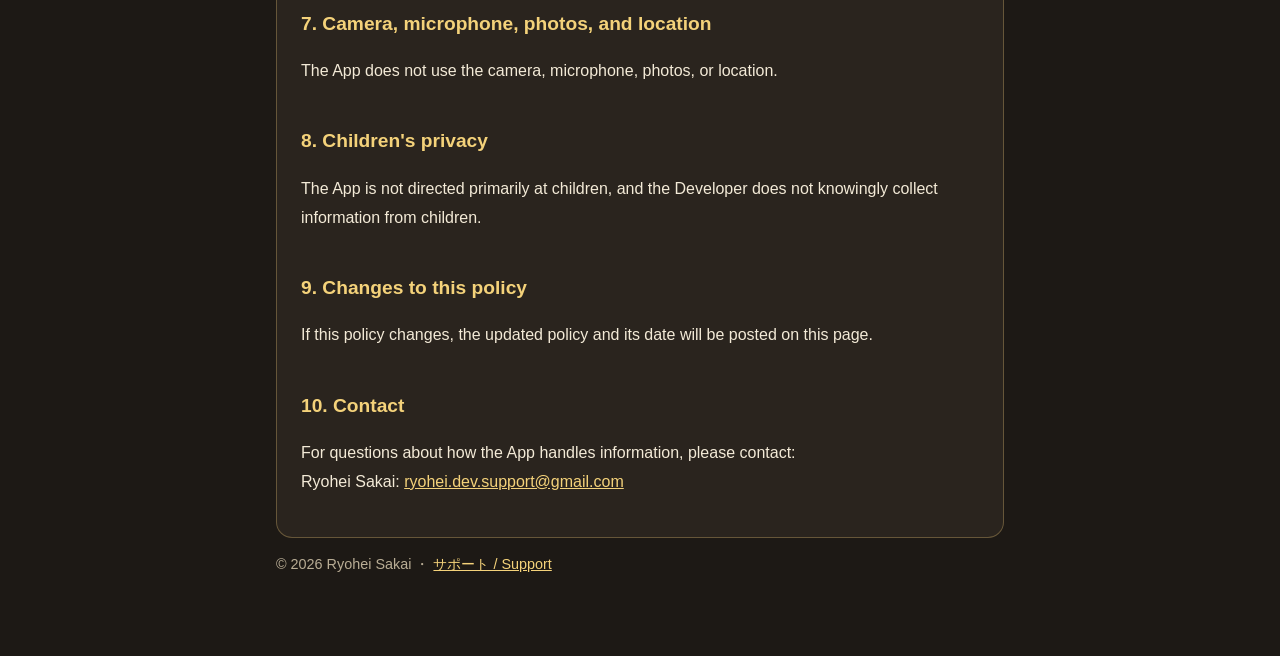
==== commit 6913c55a: "Drop ads from the support page and privacy policy for 1.8 Co-Authored-By: Claude Opus 5.5 <noreply@a" ====
--- a/privacy.html
+++ b/privacy.html
@@ -15,7 +15,7 @@
 </header>
 
 <section class="lang" lang="ja">
-<p class="updated">制定日：2026年10月24日　改定日：2026年11月3日</p>
+<p class="updated">制定日：2026年10月24日　改定日：2026年11月9日</p>
 <p>「ことば雀」（以下「本アプリ」）は、個人開発者の Ryohei Sakai（以下「開発者」）が提供する、ひらがなの牌で単語を作る麻雀ゲームです。本アプリにおける情報の取り扱いについて、以下のとおり定めます。</p>
 
 <h2>1. 開発者が収集する情報</h2>
@@ -25,7 +25,7 @@
 <p>本アプリは、遊ぶために必要な次の情報を、お使いの端末の中にだけ保存します。</p>
 <ul>
   <li>途中の対局（続きから遊ぶため）</li>
-  <li>その日に遊んだ回数と、広告を見て得た回数</li>
+  <li>その日に遊んだ回数と、並べ替えパズルの進み具合</li>
   <li>購入済みかどうか</li>
   <li>設定（牌の字の書体、音、振動、自動の操作）と、遊び方を表示したかどうか</li>
   <li>順位表に使う端末ごとの番号・名前・称号</li>
@@ -44,14 +44,8 @@
 <p>通信のとき、Cloudflare は IP アドレスなどの通信の情報を受け取ることがあります。開発者は、IP アドレスを順位表の記録に保存しません。Cloudflare による情報の取り扱いは、<a href="https://www.cloudflare.com/ja-jp/privacypolicy/">Cloudflare のプライバシーポリシー</a> をご覧ください。</p>
 <p>順位表の記録の削除を希望する場合は、順位表に出した名前と、載った日を添えて、下のお問い合わせ先までご連絡ください。</p>
 
-<h2>4. 広告（Google AdMob）</h2>
-<p>本アプリは、利用者が「広告を見て1局遊ぶ」を選んだときに、Google LLC が提供する広告配信サービス「Google AdMob」の動画広告を表示します。そのため、本アプリは起動時に Google の広告の仕組み（Google Mobile Ads SDK）を準備し、広告を読み込みます。このとき Google は、IP アドレス、端末と OS の種類、本アプリの情報、広告の表示や操作の記録、不具合の記録などを受け取ることがあります。</p>
-<ul>
-  <li>本アプリは、利用者一人ひとりに合わせない広告（パーソナライズしない広告）を求めます。</li>
-  <li>本アプリは、広告用の識別子（IDFA）を使ったトラッキングの許可を求めません。</li>
-  <li>欧州経済領域・英国など、同意が必要な地域では、起動時に Google の同意の確認を表示します。同意の内容は、本アプリの「設定」の「広告の設定」から見直せます。</li>
-</ul>
-<p>Google による情報の取り扱いは、<a href="https://policies.google.com/technologies/partner-sites?hl=ja">Google のパートナーのサイトやアプリでの情報の使用</a> と <a href="https://policies.google.com/privacy?hl=ja">Google のプライバシーポリシー</a> をご覧ください。</p>
+<h2>4. 広告</h2>
+<p>本アプリは、バージョン1.8から広告を表示しません。広告の仕組み（Google AdMob）も入っていません。バージョン1.7までは、利用者が選んだときに Google AdMob の動画広告を表示する仕組みが入っていました。古いバージョンをお使いの場合は、最新のバージョンに更新してください。</p>
 
 <h2>5. アプリ内課金</h2>
 <p>買い切り（遊び放題）の購入と購入の復元は、Apple の App Store を通じて行われます。この手続きで扱われる情報は、Apple のプライバシーポリシーに従って Apple が取り扱います。開発者が支払いの情報を受け取ることはありません。</p>
@@ -75,7 +69,7 @@
 
 <section class="lang" lang="en" id="en">
 <h1>Kotoba-jan <span>Privacy Policy</span></h1>
-<p class="updated">Effective date: October 24, 2026 · Last updated: November 3, 2026</p>
+<p class="updated">Effective date: October 24, 2026 · Last updated: November 9, 2026</p>
 <p>Kotoba-jan (ことば雀, "the App") is a mahjong game played with hiragana tiles, provided by Ryohei Sakai, an individual developer ("the Developer"). This policy explains how the App handles information.</p>
 
 <h2>1. Information the Developer collects</h2>
@@ -85,7 +79,7 @@
 <p>The App stores the following information only on your device, as needed to play:</p>
 <ul>
   <li>An unfinished match (to resume later)</li>
-  <li>How many rounds you played today, and rounds earned by watching ads</li>
+  <li>How many rounds you played today, and your Anagram Puzzle progress</li>
   <li>Whether the purchase has been made</li>
   <li>Settings (tile font, sound, vibration, auto-play options) and whether the how-to-play guide has been shown</li>
   <li>The per-device number, name, and title used for the leaderboard</li>
@@ -104,14 +98,8 @@
 <p>Cloudflare may receive connection information such as your IP address. The Developer does not store IP addresses in the leaderboard records. See the <a href="https://www.cloudflare.com/privacypolicy/">Cloudflare Privacy Policy</a> for how Cloudflare handles information.</p>
 <p>To have your leaderboard records deleted, contact the address below with the name you used and the dates you appeared.</p>
 
-<h2>4. Advertising (Google AdMob)</h2>
-<p>When you choose to watch an ad to play another round, the App shows a video ad from Google AdMob, a service of Google LLC. To do so, the App prepares the Google Mobile Ads SDK at launch and loads ads. Google may receive information such as your IP address, device and OS type, information about the App, ad impressions and interactions, and diagnostics.</p>
-<ul>
-  <li>The App requests non-personalized ads.</li>
-  <li>The App does not ask for permission to track you with the advertising identifier (IDFA).</li>
-  <li>In regions where consent is required, such as the European Economic Area and the United Kingdom, the App shows Google's consent message at launch. You can review your choices under "広告の設定" (Ad settings) in the App's settings.</li>
-</ul>
-<p>See <a href="https://policies.google.com/technologies/partner-sites">How Google uses information from sites or apps that use our services</a> and the <a href="https://policies.google.com/privacy">Google Privacy Policy</a>.</p>
+<h2>4. Advertising</h2>
+<p>Since version 1.8, the App shows no ads and does not include any advertising SDK. Up to version 1.7, the App included Google AdMob to show a video ad when you chose to watch one. If you are using an older version, please update to the latest version.</p>
 
 <h2>5. In-app purchases</h2>
 <p>Purchases and restores are processed through Apple's App Store, and any information involved is handled by Apple in accordance with Apple's Privacy Policy. The Developer does not receive any payment information.</p>
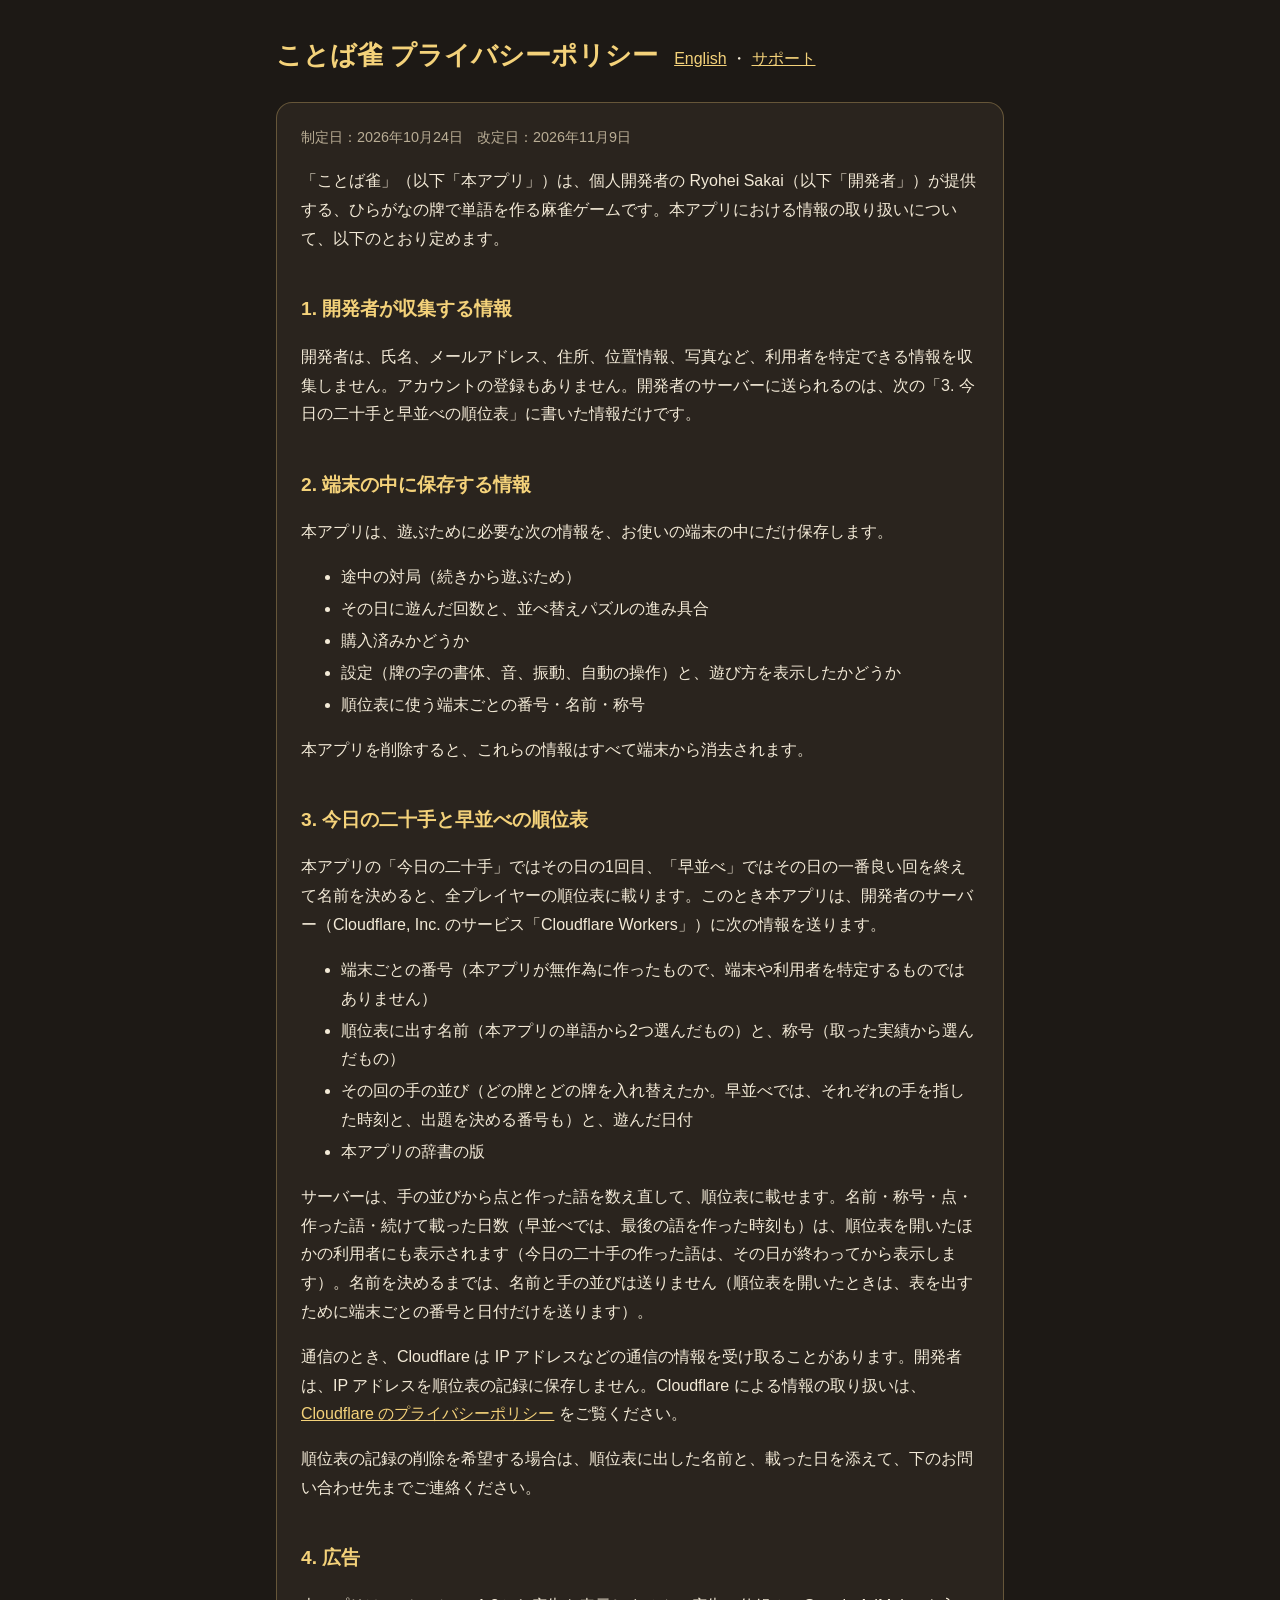
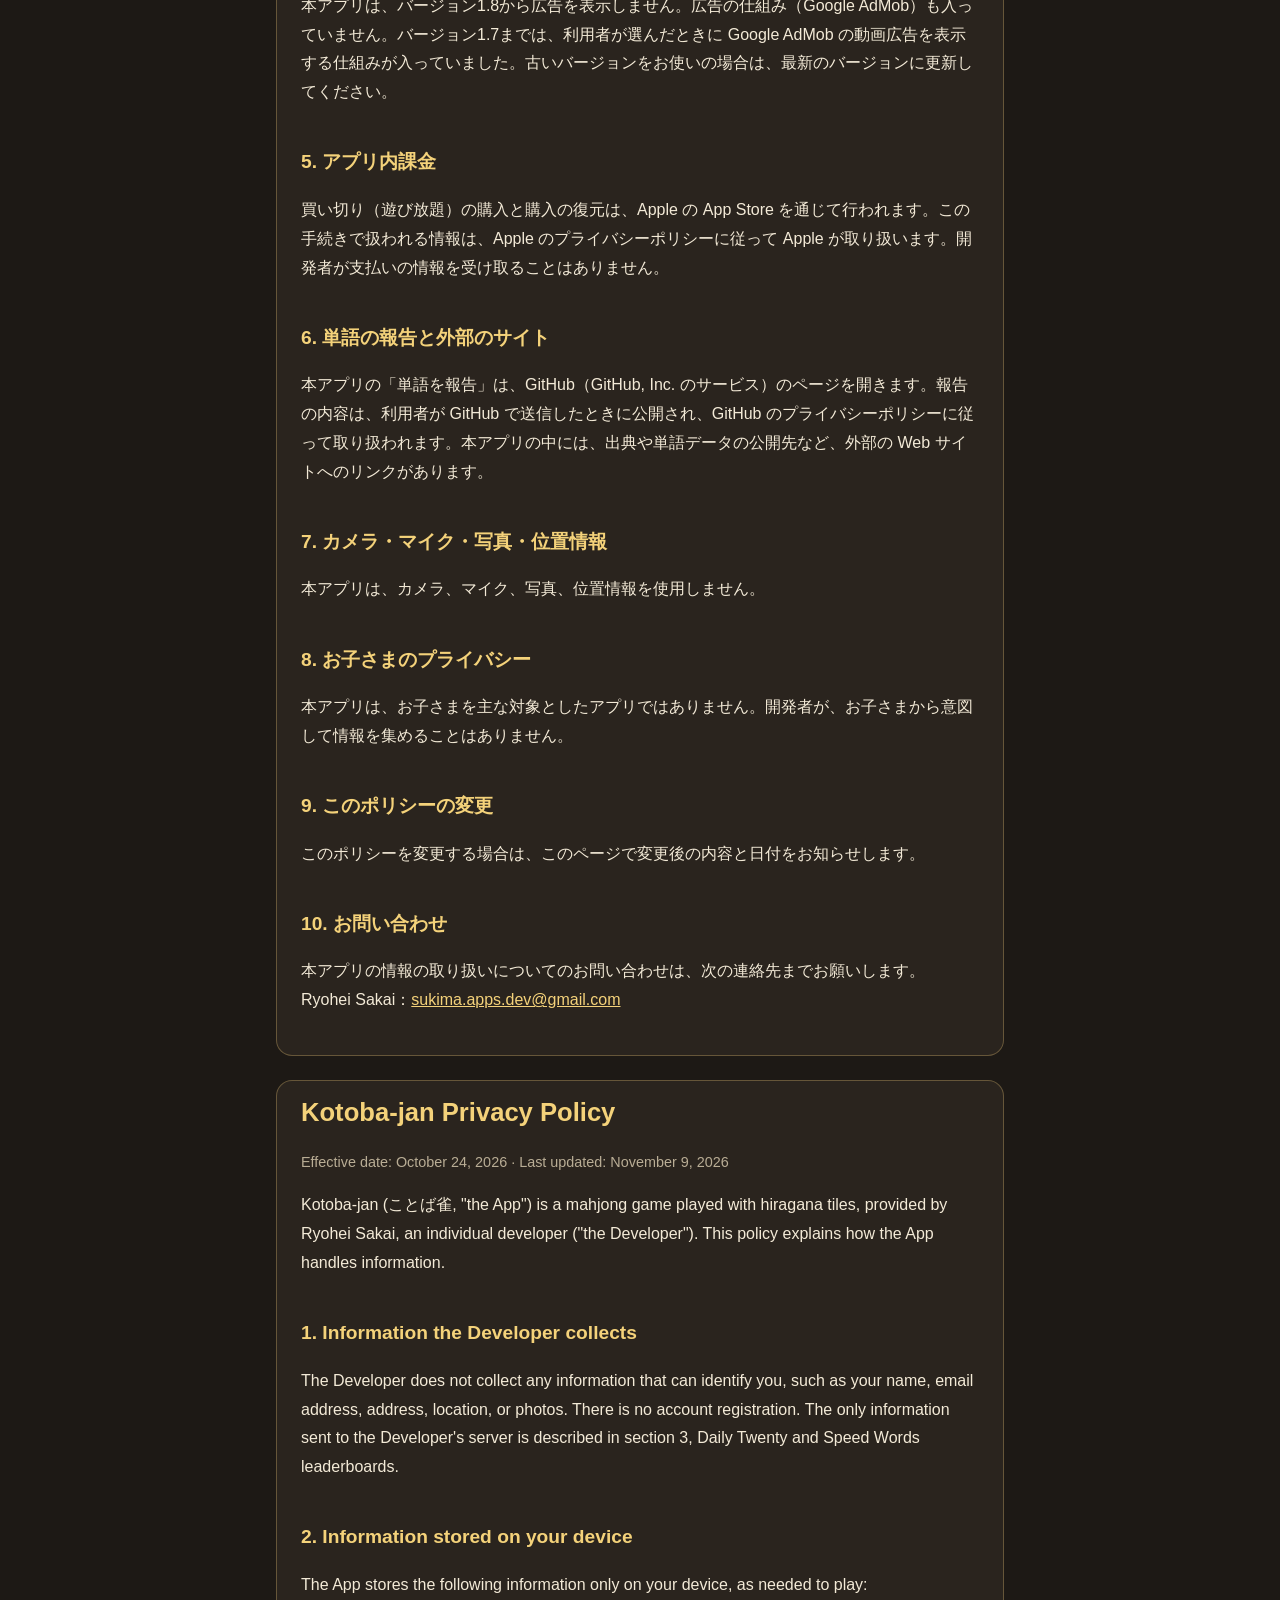
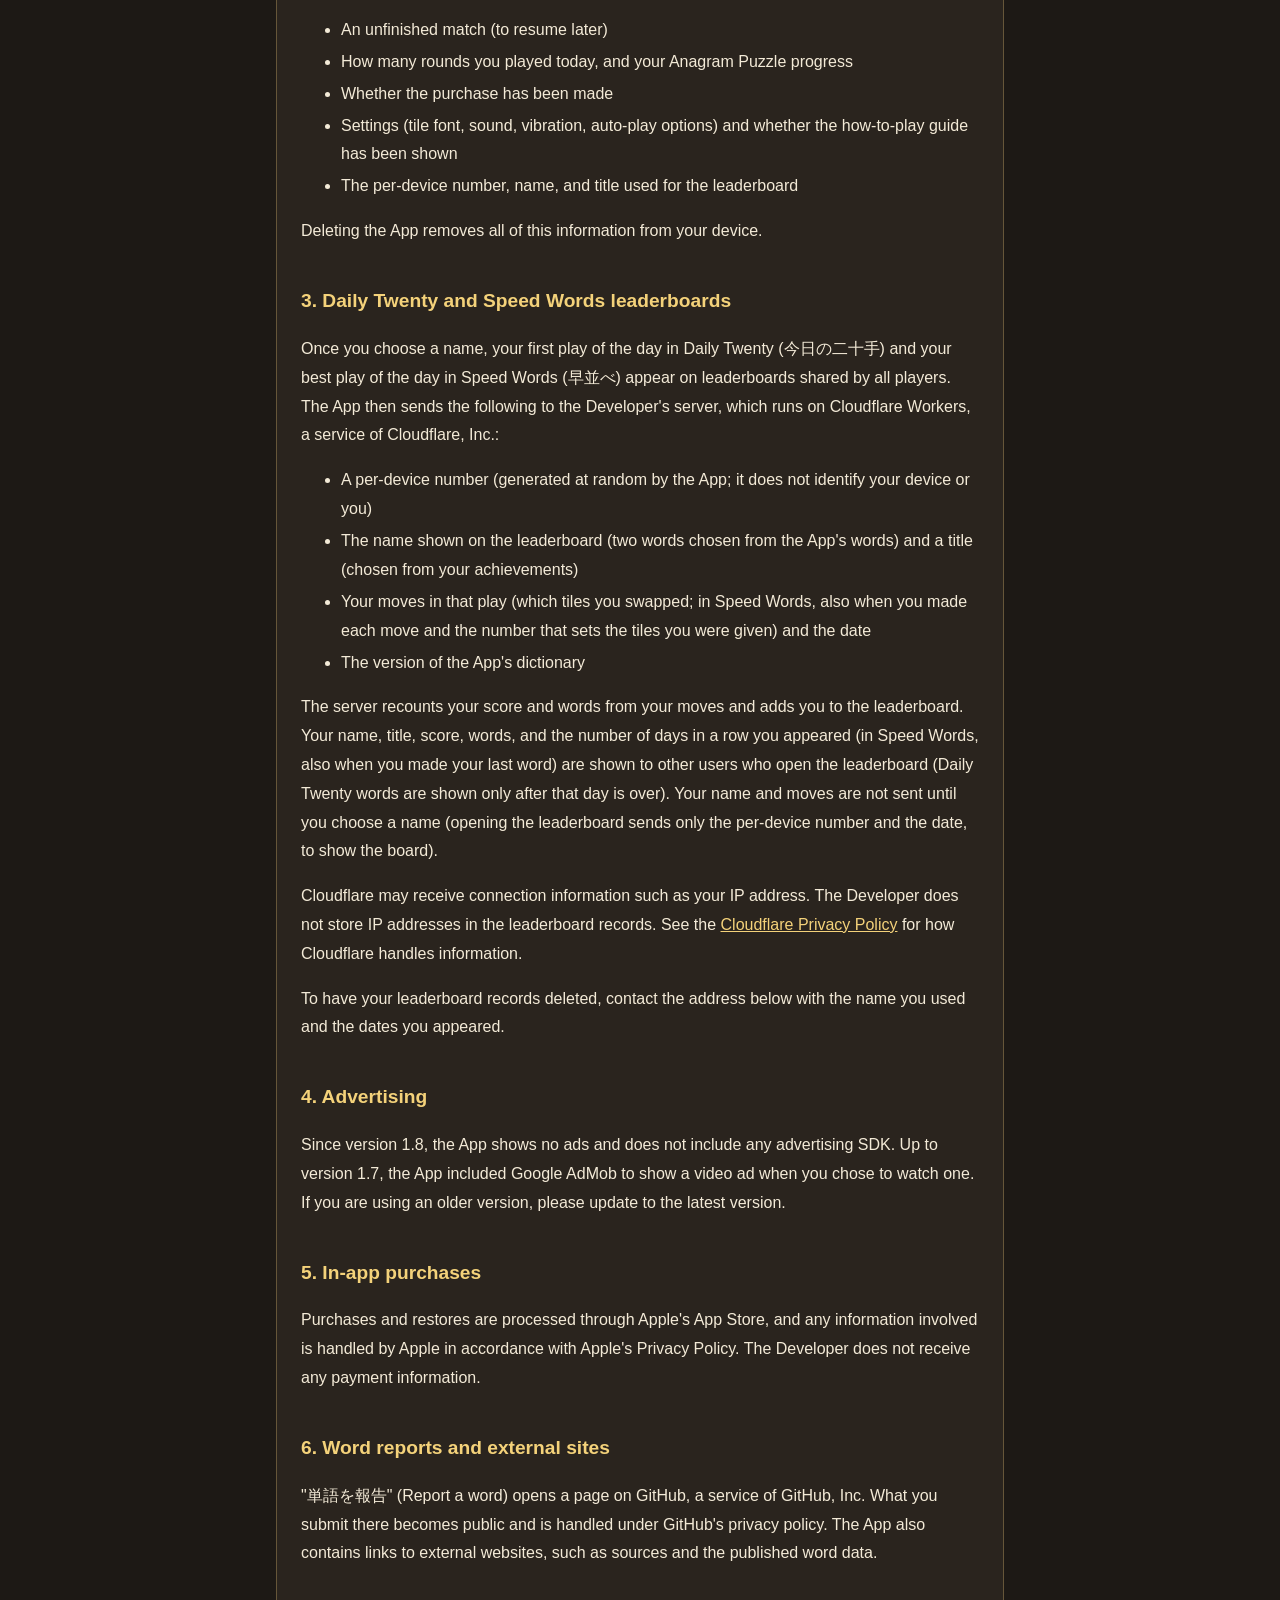
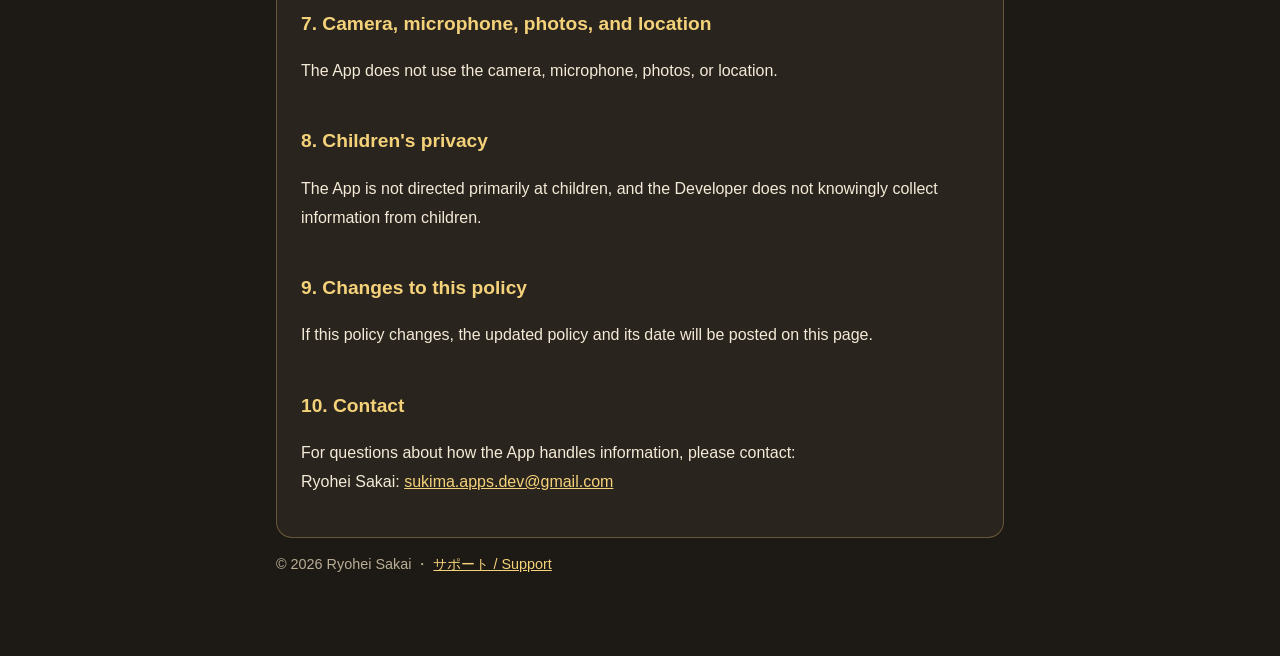
==== commit fa9eb5fd: "Change the contact address to sukima.apps.dev@gmail.com Co-Authored-By: Claude Opus 5.5 <noreply@ant" ====
--- a/privacy.html
+++ b/privacy.html
@@ -64,7 +64,7 @@
 
 <h2>10. お問い合わせ</h2>
 <p>本アプリの情報の取り扱いについてのお問い合わせは、次の連絡先までお願いします。<br>
-Ryohei Sakai：<a href="mailto:ryohei.dev.support@gmail.com">ryohei.dev.support@gmail.com</a></p>
+Ryohei Sakai：<a href="mailto:sukima.apps.dev@gmail.com">sukima.apps.dev@gmail.com</a></p>
 </section>
 
 <section class="lang" lang="en" id="en">
@@ -118,7 +118,7 @@
 
 <h2>10. Contact</h2>
 <p>For questions about how the App handles information, please contact:<br>
-Ryohei Sakai: <a href="mailto:ryohei.dev.support@gmail.com">ryohei.dev.support@gmail.com</a></p>
+Ryohei Sakai: <a href="mailto:sukima.apps.dev@gmail.com">sukima.apps.dev@gmail.com</a></p>
 </section>
 
 <footer><p>© 2026 Ryohei Sakai ・ <a href="index.html">サポート / Support</a></p></footer>
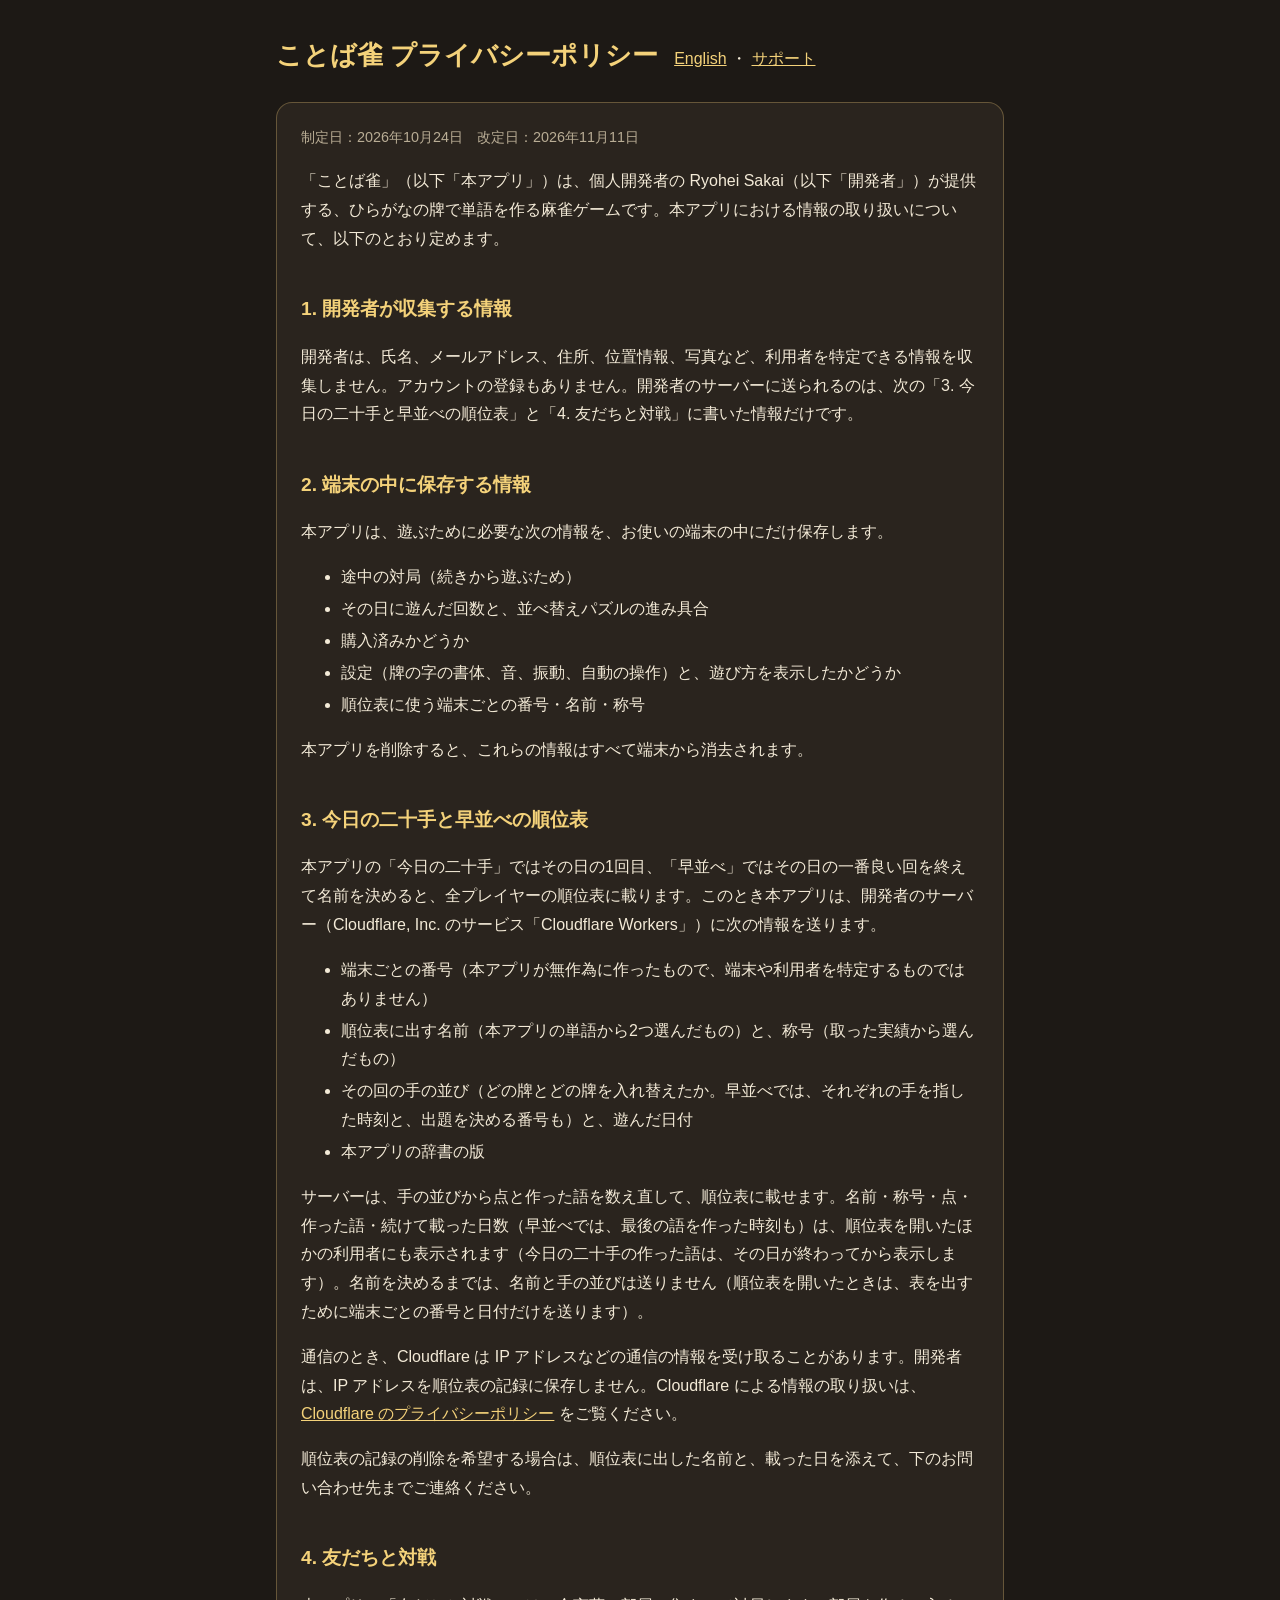
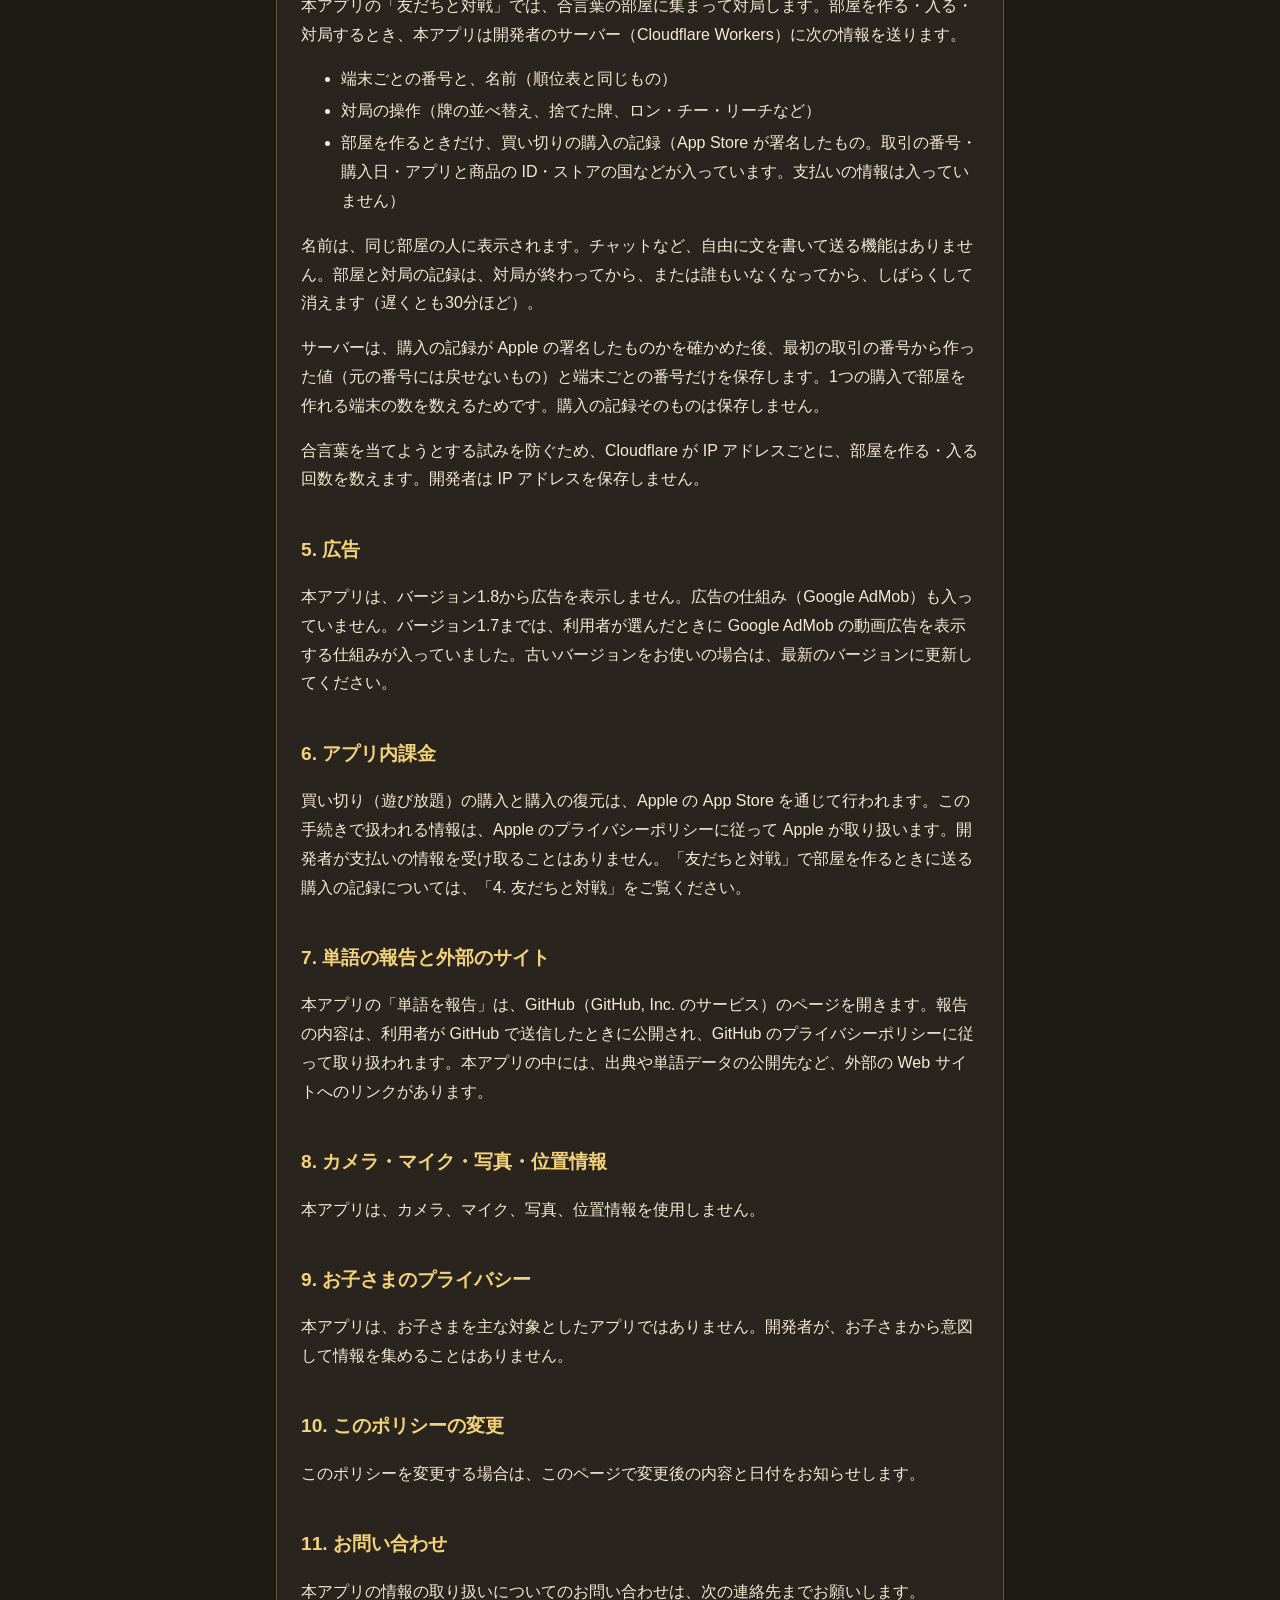
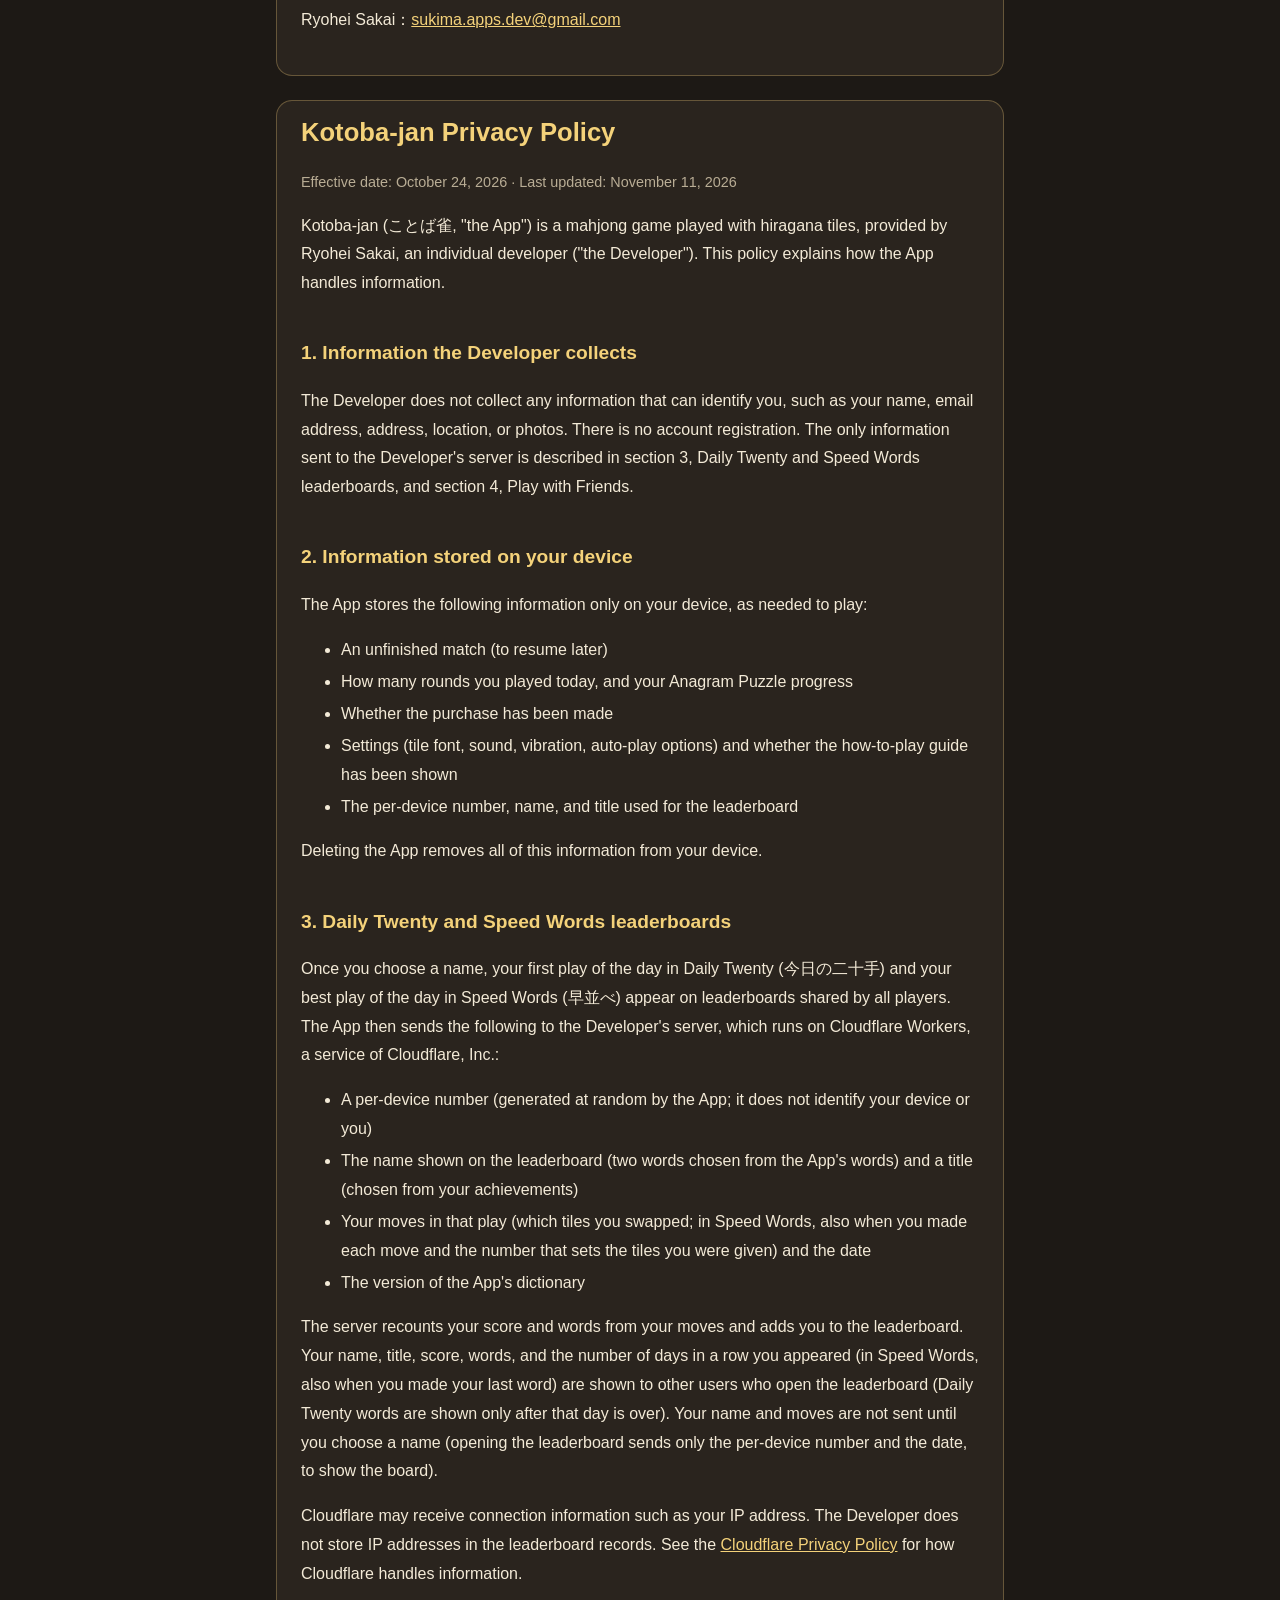
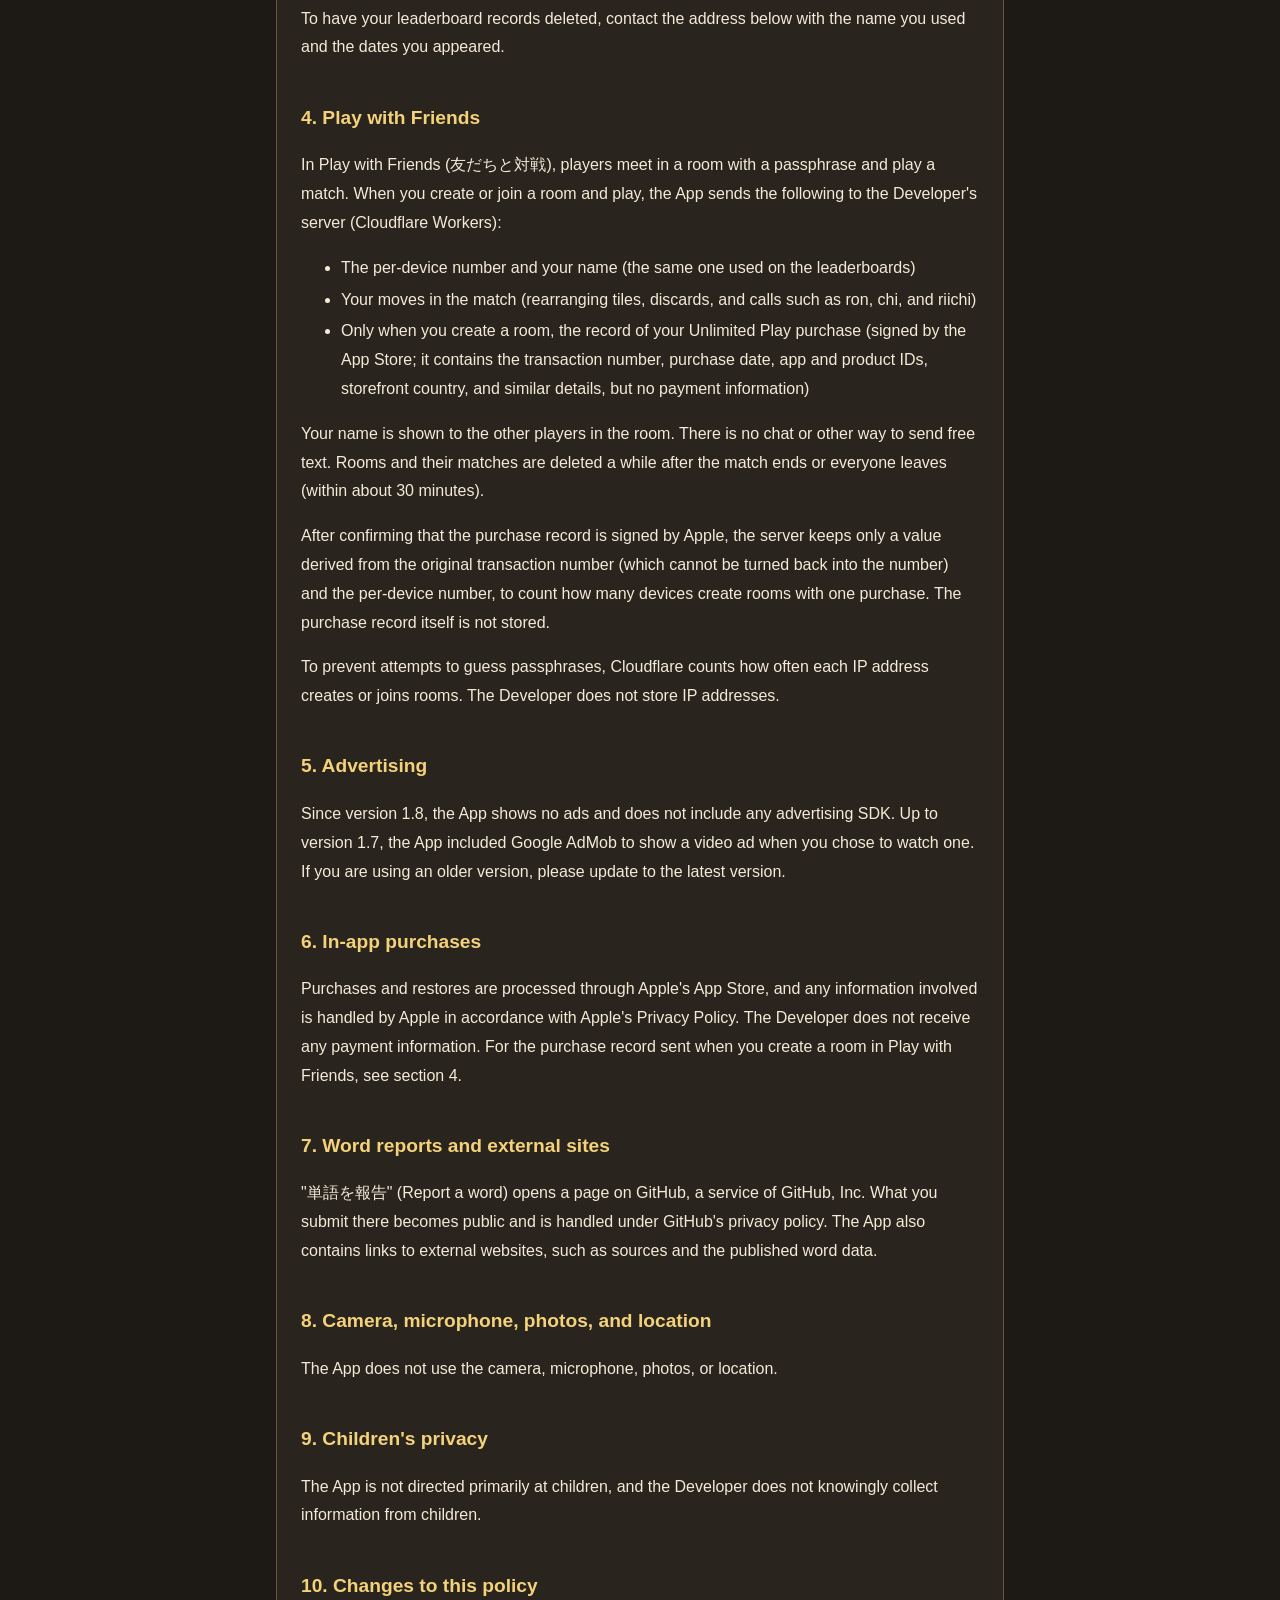
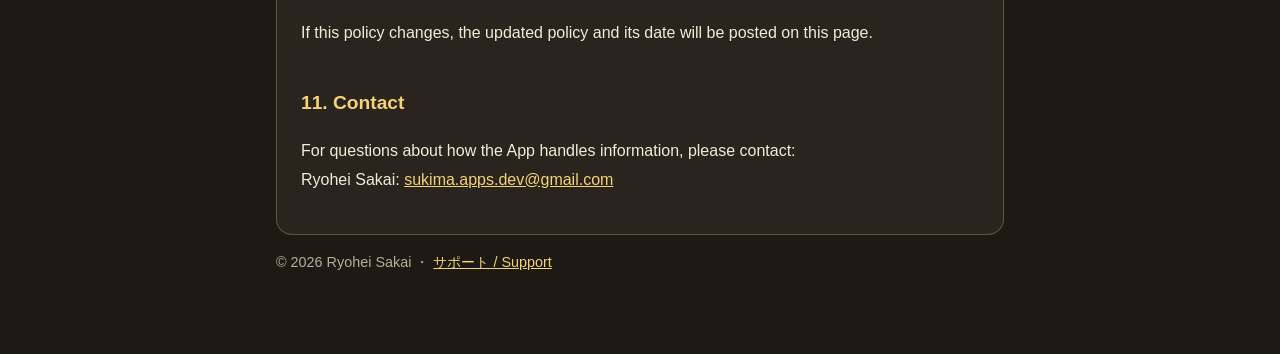
==== commit 46873ddf: "Cover Play with Friends in the privacy policy Co-Authored-By: Claude Opus 5.5 <noreply@anthropic.com" ====
--- a/privacy.html
+++ b/privacy.html
@@ -15,11 +15,11 @@
 </header>
 
 <section class="lang" lang="ja">
-<p class="updated">制定日：2026年10月24日　改定日：2026年11月9日</p>
+<p class="updated">制定日：2026年10月24日　改定日：2026年11月11日</p>
 <p>「ことば雀」（以下「本アプリ」）は、個人開発者の Ryohei Sakai（以下「開発者」）が提供する、ひらがなの牌で単語を作る麻雀ゲームです。本アプリにおける情報の取り扱いについて、以下のとおり定めます。</p>
 
 <h2>1. 開発者が収集する情報</h2>
-<p>開発者は、氏名、メールアドレス、住所、位置情報、写真など、利用者を特定できる情報を収集しません。アカウントの登録もありません。開発者のサーバーに送られるのは、次の「3. 今日の二十手と早並べの順位表」に書いた情報だけです。</p>
+<p>開発者は、氏名、メールアドレス、住所、位置情報、写真など、利用者を特定できる情報を収集しません。アカウントの登録もありません。開発者のサーバーに送られるのは、次の「3. 今日の二十手と早並べの順位表」と「4. 友だちと対戦」に書いた情報だけです。</p>
 
 <h2>2. 端末の中に保存する情報</h2>
 <p>本アプリは、遊ぶために必要な次の情報を、お使いの端末の中にだけ保存します。</p>
@@ -44,36 +44,47 @@
 <p>通信のとき、Cloudflare は IP アドレスなどの通信の情報を受け取ることがあります。開発者は、IP アドレスを順位表の記録に保存しません。Cloudflare による情報の取り扱いは、<a href="https://www.cloudflare.com/ja-jp/privacypolicy/">Cloudflare のプライバシーポリシー</a> をご覧ください。</p>
 <p>順位表の記録の削除を希望する場合は、順位表に出した名前と、載った日を添えて、下のお問い合わせ先までご連絡ください。</p>
 
-<h2>4. 広告</h2>
+<h2>4. 友だちと対戦</h2>
+<p>本アプリの「友だちと対戦」では、合言葉の部屋に集まって対局します。部屋を作る・入る・対局するとき、本アプリは開発者のサーバー（Cloudflare Workers）に次の情報を送ります。</p>
+<ul>
+  <li>端末ごとの番号と、名前（順位表と同じもの）</li>
+  <li>対局の操作（牌の並べ替え、捨てた牌、ロン・チー・リーチなど）</li>
+  <li>部屋を作るときだけ、買い切りの購入の記録（App Store が署名したもの。取引の番号・購入日・アプリと商品の ID・ストアの国などが入っています。支払いの情報は入っていません）</li>
+</ul>
+<p>名前は、同じ部屋の人に表示されます。チャットなど、自由に文を書いて送る機能はありません。部屋と対局の記録は、対局が終わってから、または誰もいなくなってから、しばらくして消えます（遅くとも30分ほど）。</p>
+<p>サーバーは、購入の記録が Apple の署名したものかを確かめた後、最初の取引の番号から作った値（元の番号には戻せないもの）と端末ごとの番号だけを保存します。1つの購入で部屋を作れる端末の数を数えるためです。購入の記録そのものは保存しません。</p>
+<p>合言葉を当てようとする試みを防ぐため、Cloudflare が IP アドレスごとに、部屋を作る・入る回数を数えます。開発者は IP アドレスを保存しません。</p>
+
+<h2>5. 広告</h2>
 <p>本アプリは、バージョン1.8から広告を表示しません。広告の仕組み（Google AdMob）も入っていません。バージョン1.7までは、利用者が選んだときに Google AdMob の動画広告を表示する仕組みが入っていました。古いバージョンをお使いの場合は、最新のバージョンに更新してください。</p>
 
-<h2>5. アプリ内課金</h2>
-<p>買い切り（遊び放題）の購入と購入の復元は、Apple の App Store を通じて行われます。この手続きで扱われる情報は、Apple のプライバシーポリシーに従って Apple が取り扱います。開発者が支払いの情報を受け取ることはありません。</p>
+<h2>6. アプリ内課金</h2>
+<p>買い切り（遊び放題）の購入と購入の復元は、Apple の App Store を通じて行われます。この手続きで扱われる情報は、Apple のプライバシーポリシーに従って Apple が取り扱います。開発者が支払いの情報を受け取ることはありません。「友だちと対戦」で部屋を作るときに送る購入の記録については、「4. 友だちと対戦」をご覧ください。</p>
 
-<h2>6. 単語の報告と外部のサイト</h2>
+<h2>7. 単語の報告と外部のサイト</h2>
 <p>本アプリの「単語を報告」は、GitHub（GitHub, Inc. のサービス）のページを開きます。報告の内容は、利用者が GitHub で送信したときに公開され、GitHub のプライバシーポリシーに従って取り扱われます。本アプリの中には、出典や単語データの公開先など、外部の Web サイトへのリンクがあります。</p>
 
-<h2>7. カメラ・マイク・写真・位置情報</h2>
+<h2>8. カメラ・マイク・写真・位置情報</h2>
 <p>本アプリは、カメラ、マイク、写真、位置情報を使用しません。</p>
 
-<h2>8. お子さまのプライバシー</h2>
+<h2>9. お子さまのプライバシー</h2>
 <p>本アプリは、お子さまを主な対象としたアプリではありません。開発者が、お子さまから意図して情報を集めることはありません。</p>
 
-<h2>9. このポリシーの変更</h2>
+<h2>10. このポリシーの変更</h2>
 <p>このポリシーを変更する場合は、このページで変更後の内容と日付をお知らせします。</p>
 
-<h2>10. お問い合わせ</h2>
+<h2>11. お問い合わせ</h2>
 <p>本アプリの情報の取り扱いについてのお問い合わせは、次の連絡先までお願いします。<br>
 Ryohei Sakai：<a href="mailto:sukima.apps.dev@gmail.com">sukima.apps.dev@gmail.com</a></p>
 </section>
 
 <section class="lang" lang="en" id="en">
 <h1>Kotoba-jan <span>Privacy Policy</span></h1>
-<p class="updated">Effective date: October 24, 2026 · Last updated: November 9, 2026</p>
+<p class="updated">Effective date: October 24, 2026 · Last updated: November 11, 2026</p>
 <p>Kotoba-jan (ことば雀, "the App") is a mahjong game played with hiragana tiles, provided by Ryohei Sakai, an individual developer ("the Developer"). This policy explains how the App handles information.</p>
 
 <h2>1. Information the Developer collects</h2>
-<p>The Developer does not collect any information that can identify you, such as your name, email address, address, location, or photos. There is no account registration. The only information sent to the Developer's server is described in section 3, Daily Twenty and Speed Words leaderboards.</p>
+<p>The Developer does not collect any information that can identify you, such as your name, email address, address, location, or photos. There is no account registration. The only information sent to the Developer's server is described in section 3, Daily Twenty and Speed Words leaderboards, and section 4, Play with Friends.</p>
 
 <h2>2. Information stored on your device</h2>
 <p>The App stores the following information only on your device, as needed to play:</p>
@@ -98,25 +109,36 @@
 <p>Cloudflare may receive connection information such as your IP address. The Developer does not store IP addresses in the leaderboard records. See the <a href="https://www.cloudflare.com/privacypolicy/">Cloudflare Privacy Policy</a> for how Cloudflare handles information.</p>
 <p>To have your leaderboard records deleted, contact the address below with the name you used and the dates you appeared.</p>
 
-<h2>4. Advertising</h2>
+<h2>4. Play with Friends</h2>
+<p>In Play with Friends (友だちと対戦), players meet in a room with a passphrase and play a match. When you create or join a room and play, the App sends the following to the Developer's server (Cloudflare Workers):</p>
+<ul>
+  <li>The per-device number and your name (the same one used on the leaderboards)</li>
+  <li>Your moves in the match (rearranging tiles, discards, and calls such as ron, chi, and riichi)</li>
+  <li>Only when you create a room, the record of your Unlimited Play purchase (signed by the App Store; it contains the transaction number, purchase date, app and product IDs, storefront country, and similar details, but no payment information)</li>
+</ul>
+<p>Your name is shown to the other players in the room. There is no chat or other way to send free text. Rooms and their matches are deleted a while after the match ends or everyone leaves (within about 30 minutes).</p>
+<p>After confirming that the purchase record is signed by Apple, the server keeps only a value derived from the original transaction number (which cannot be turned back into the number) and the per-device number, to count how many devices create rooms with one purchase. The purchase record itself is not stored.</p>
+<p>To prevent attempts to guess passphrases, Cloudflare counts how often each IP address creates or joins rooms. The Developer does not store IP addresses.</p>
+
+<h2>5. Advertising</h2>
 <p>Since version 1.8, the App shows no ads and does not include any advertising SDK. Up to version 1.7, the App included Google AdMob to show a video ad when you chose to watch one. If you are using an older version, please update to the latest version.</p>
 
-<h2>5. In-app purchases</h2>
-<p>Purchases and restores are processed through Apple's App Store, and any information involved is handled by Apple in accordance with Apple's Privacy Policy. The Developer does not receive any payment information.</p>
+<h2>6. In-app purchases</h2>
+<p>Purchases and restores are processed through Apple's App Store, and any information involved is handled by Apple in accordance with Apple's Privacy Policy. The Developer does not receive any payment information. For the purchase record sent when you create a room in Play with Friends, see section 4.</p>
 
-<h2>6. Word reports and external sites</h2>
+<h2>7. Word reports and external sites</h2>
 <p>"単語を報告" (Report a word) opens a page on GitHub, a service of GitHub, Inc. What you submit there becomes public and is handled under GitHub's privacy policy. The App also contains links to external websites, such as sources and the published word data.</p>
 
-<h2>7. Camera, microphone, photos, and location</h2>
+<h2>8. Camera, microphone, photos, and location</h2>
 <p>The App does not use the camera, microphone, photos, or location.</p>
 
-<h2>8. Children's privacy</h2>
+<h2>9. Children's privacy</h2>
 <p>The App is not directed primarily at children, and the Developer does not knowingly collect information from children.</p>
 
-<h2>9. Changes to this policy</h2>
+<h2>10. Changes to this policy</h2>
 <p>If this policy changes, the updated policy and its date will be posted on this page.</p>
 
-<h2>10. Contact</h2>
+<h2>11. Contact</h2>
 <p>For questions about how the App handles information, please contact:<br>
 Ryohei Sakai: <a href="mailto:sukima.apps.dev@gmail.com">sukima.apps.dev@gmail.com</a></p>
 </section>
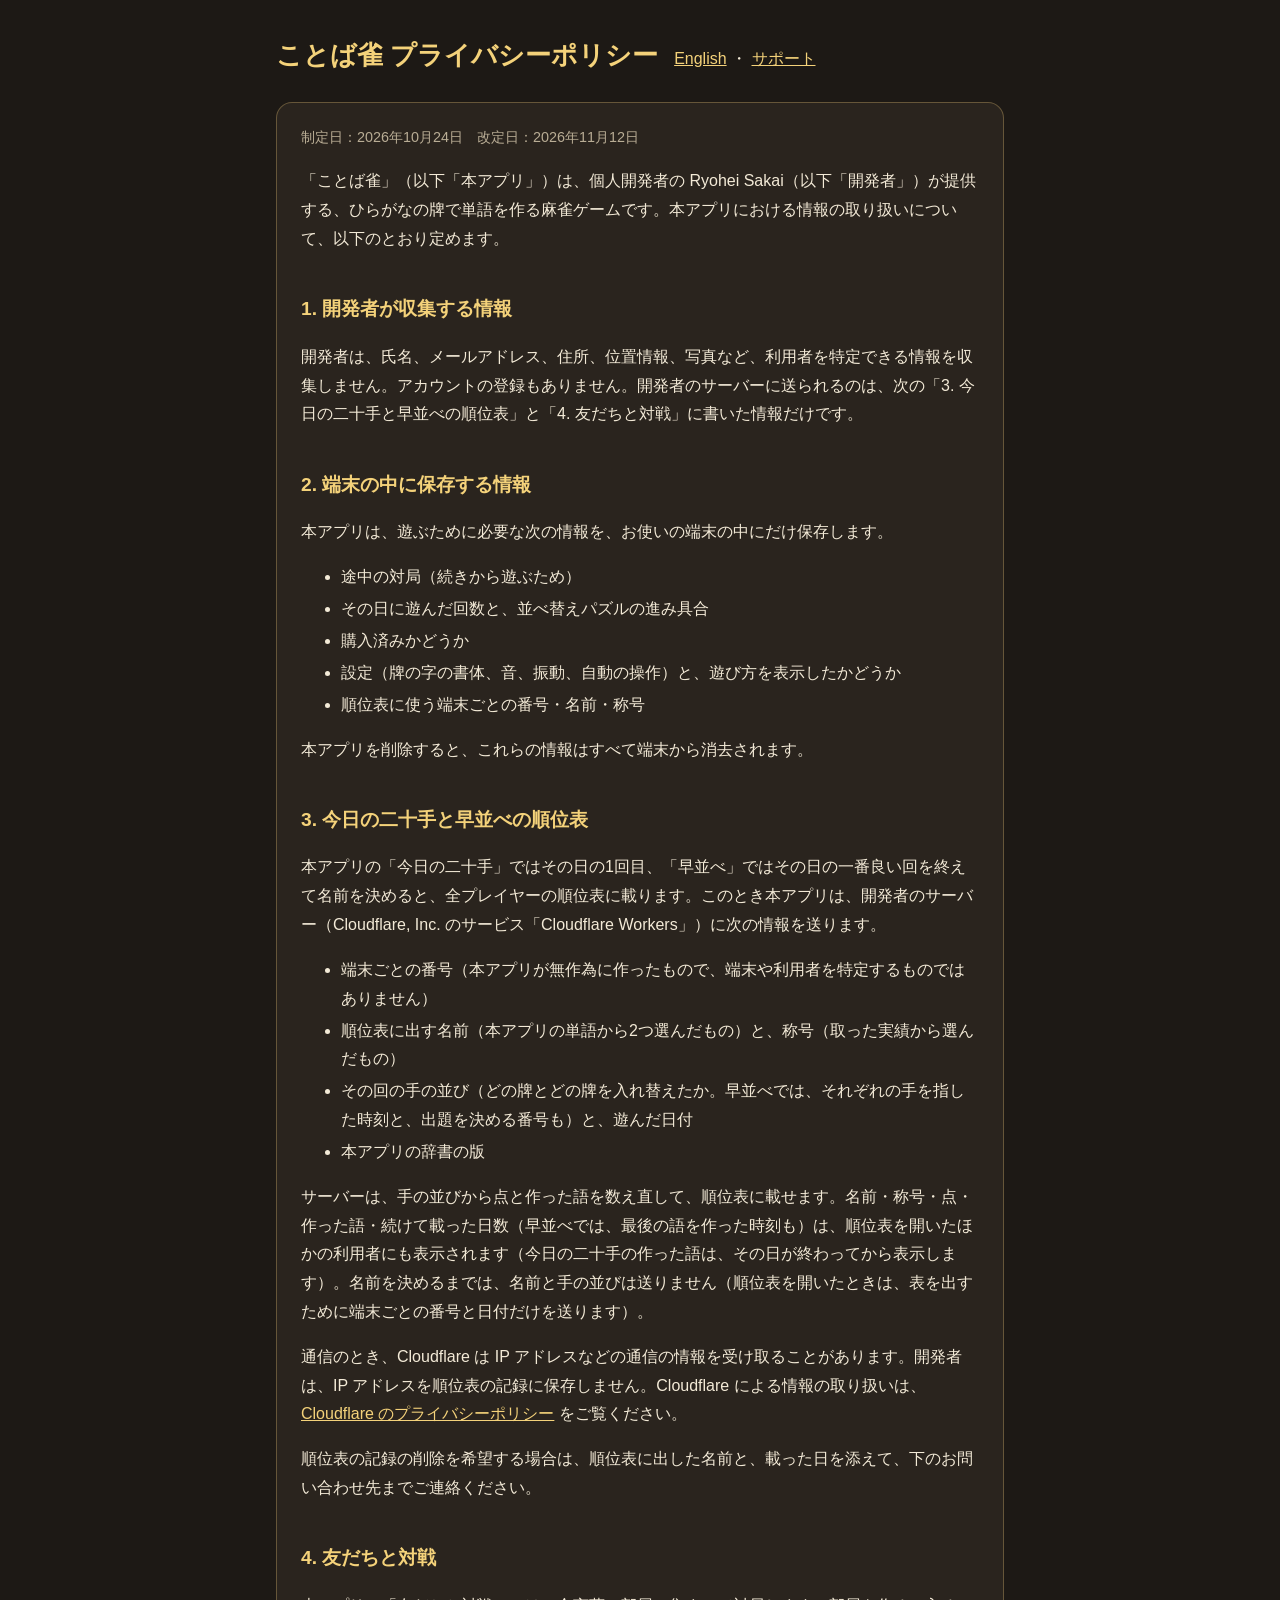
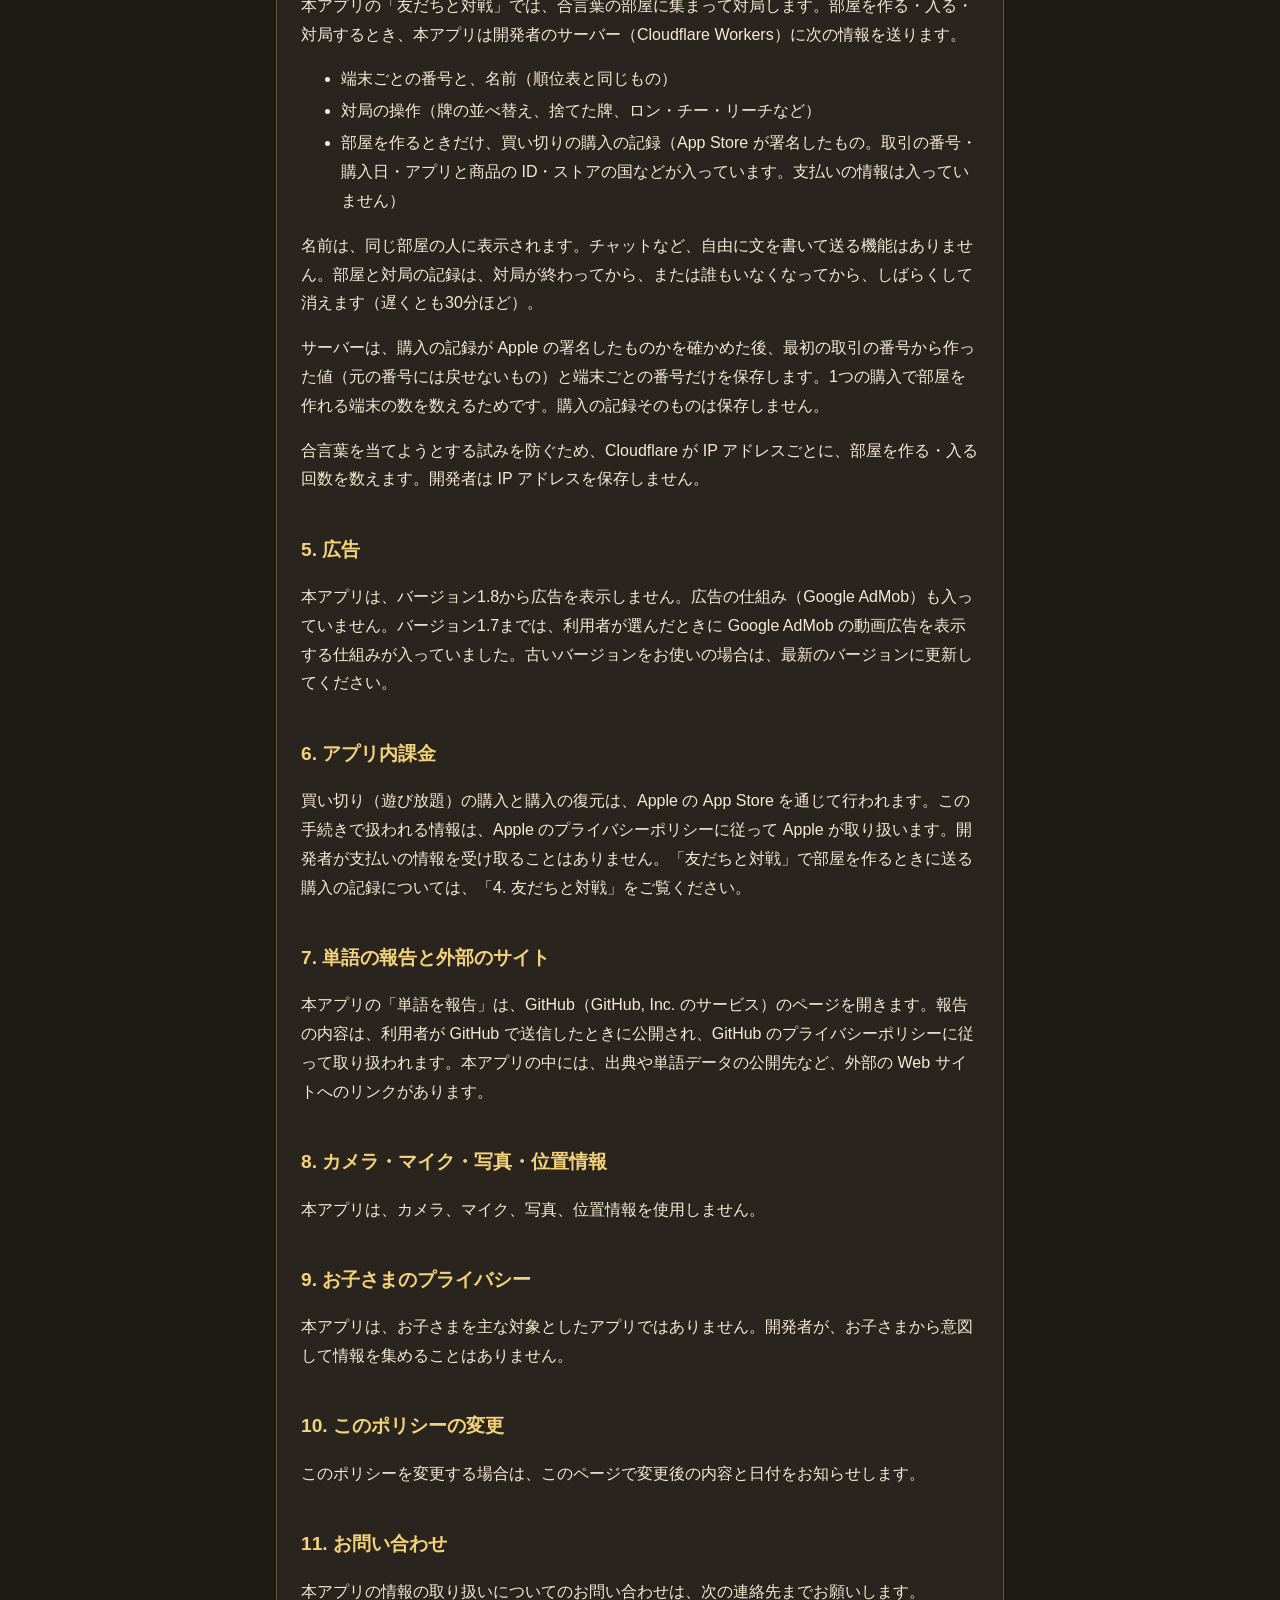
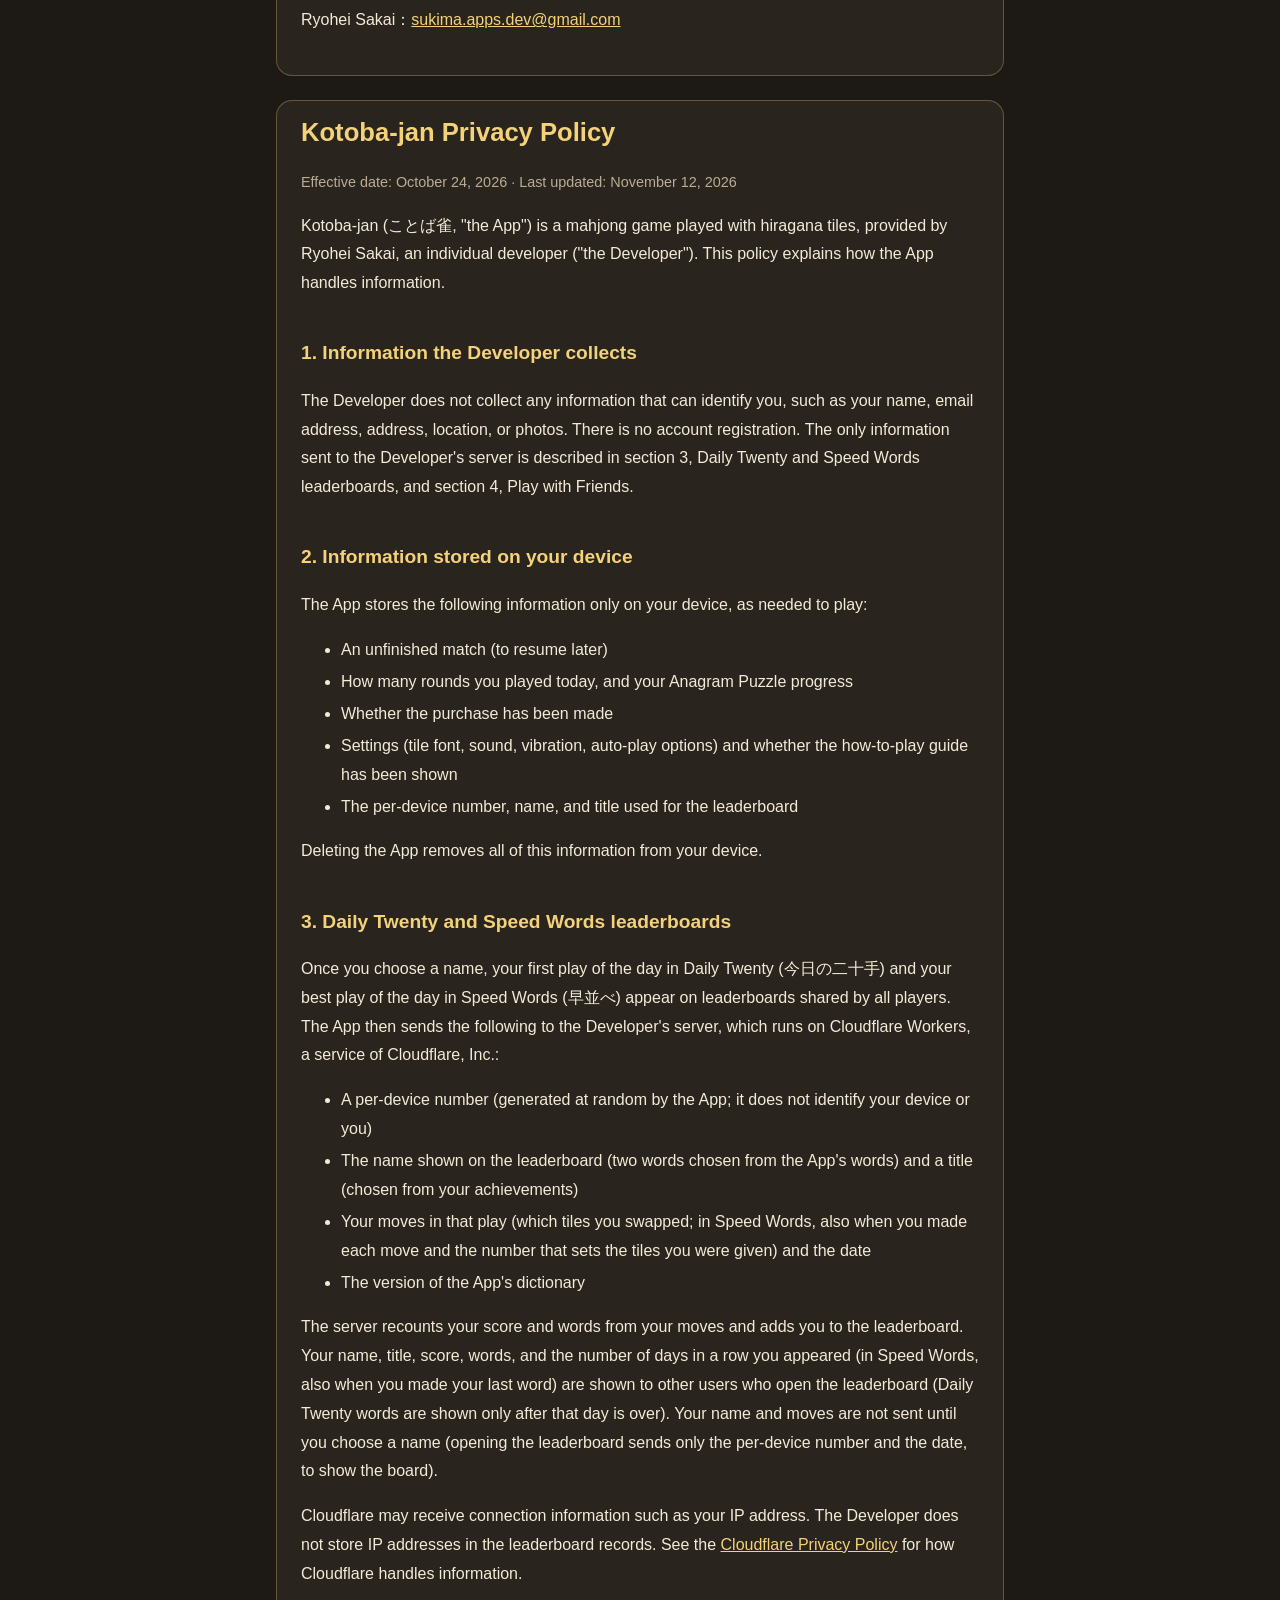
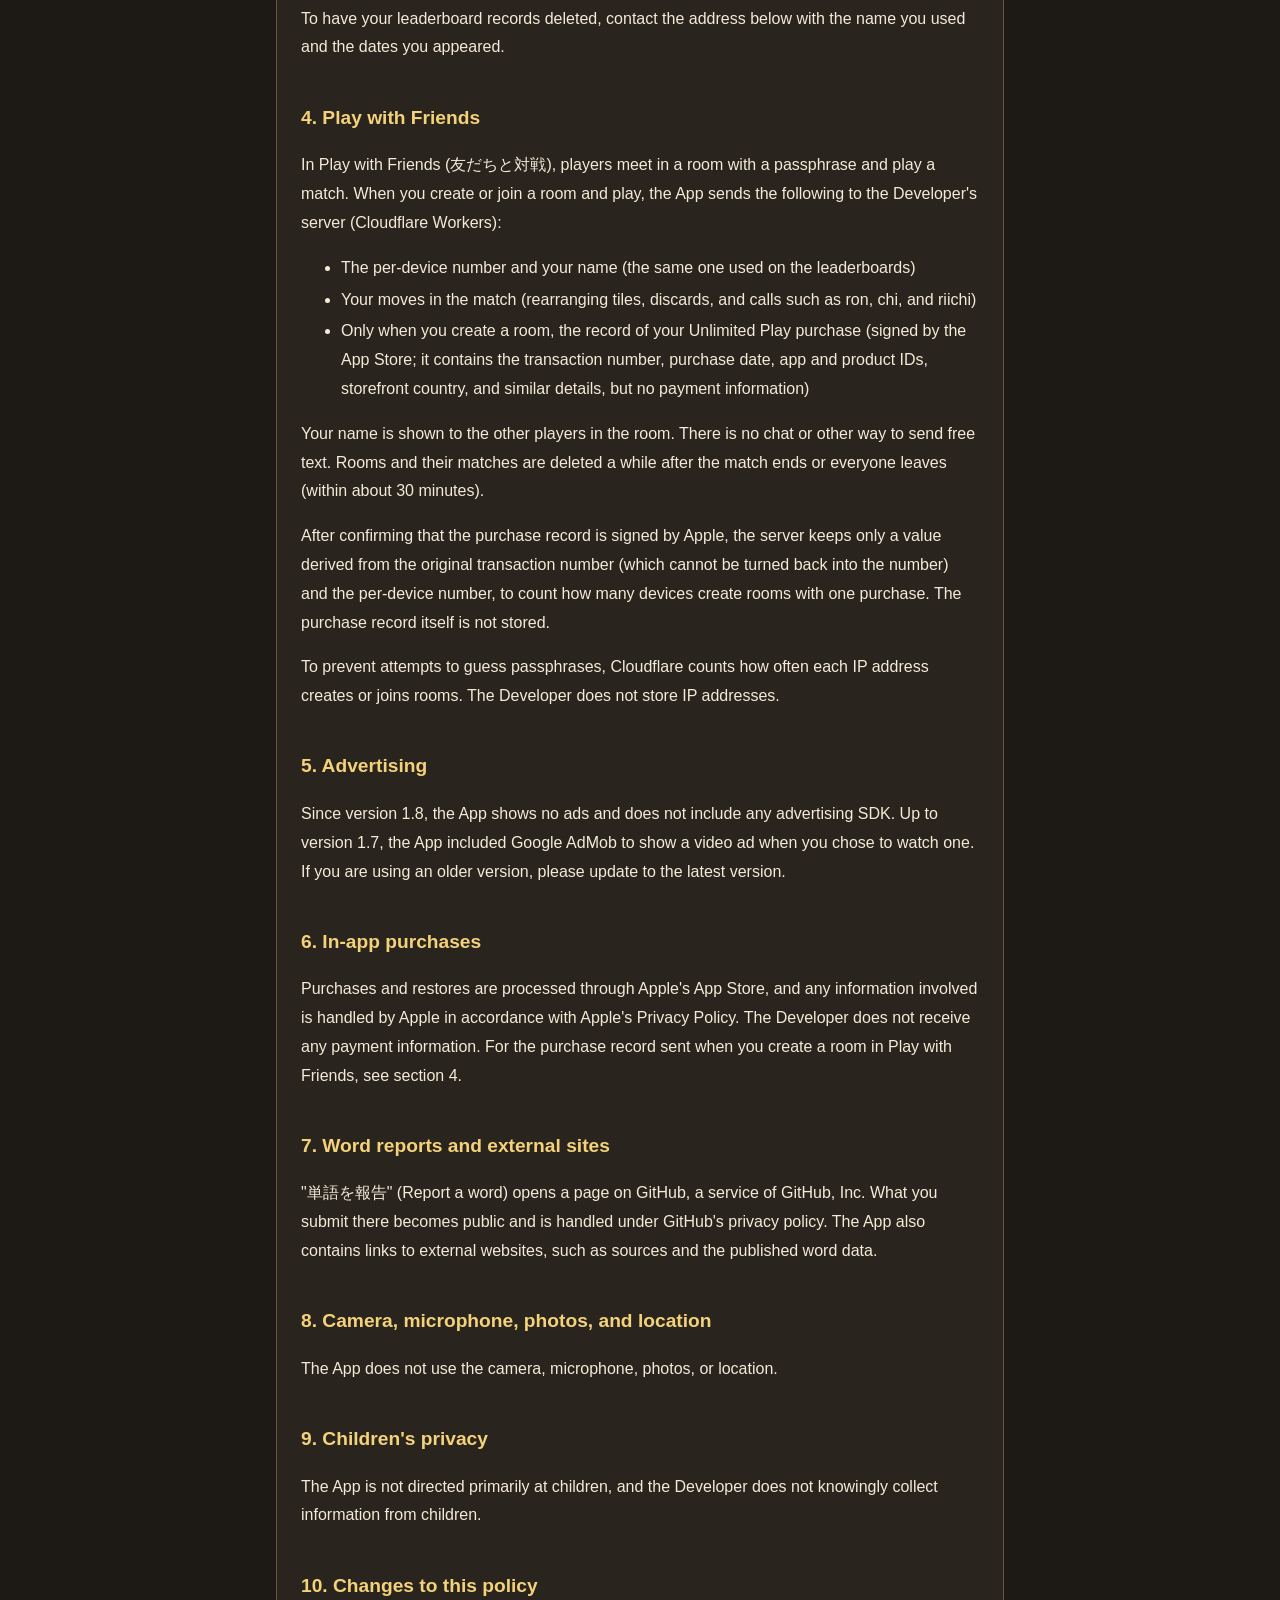
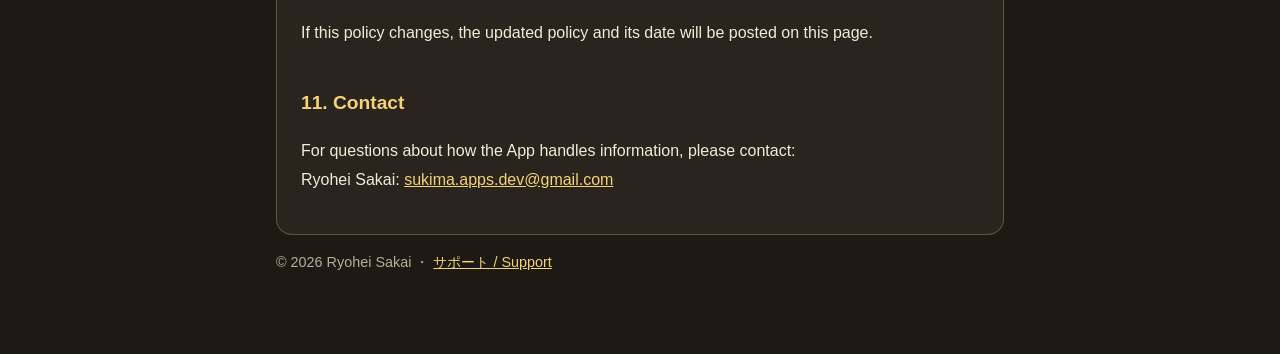
==== commit 8928b7fc: "Date the privacy policy update November 12, 2026 for the 1.10 release Co-Authored-By: Claude Opus 5." ====
--- a/privacy.html
+++ b/privacy.html
@@ -15,7 +15,7 @@
 </header>
 
 <section class="lang" lang="ja">
-<p class="updated">制定日：2026年10月24日　改定日：2026年11月11日</p>
+<p class="updated">制定日：2026年10月24日　改定日：2026年11月12日</p>
 <p>「ことば雀」（以下「本アプリ」）は、個人開発者の Ryohei Sakai（以下「開発者」）が提供する、ひらがなの牌で単語を作る麻雀ゲームです。本アプリにおける情報の取り扱いについて、以下のとおり定めます。</p>
 
 <h2>1. 開発者が収集する情報</h2>
@@ -80,7 +80,7 @@
 
 <section class="lang" lang="en" id="en">
 <h1>Kotoba-jan <span>Privacy Policy</span></h1>
-<p class="updated">Effective date: October 24, 2026 · Last updated: November 11, 2026</p>
+<p class="updated">Effective date: October 24, 2026 · Last updated: November 12, 2026</p>
 <p>Kotoba-jan (ことば雀, "the App") is a mahjong game played with hiragana tiles, provided by Ryohei Sakai, an individual developer ("the Developer"). This policy explains how the App handles information.</p>
 
 <h2>1. Information the Developer collects</h2>
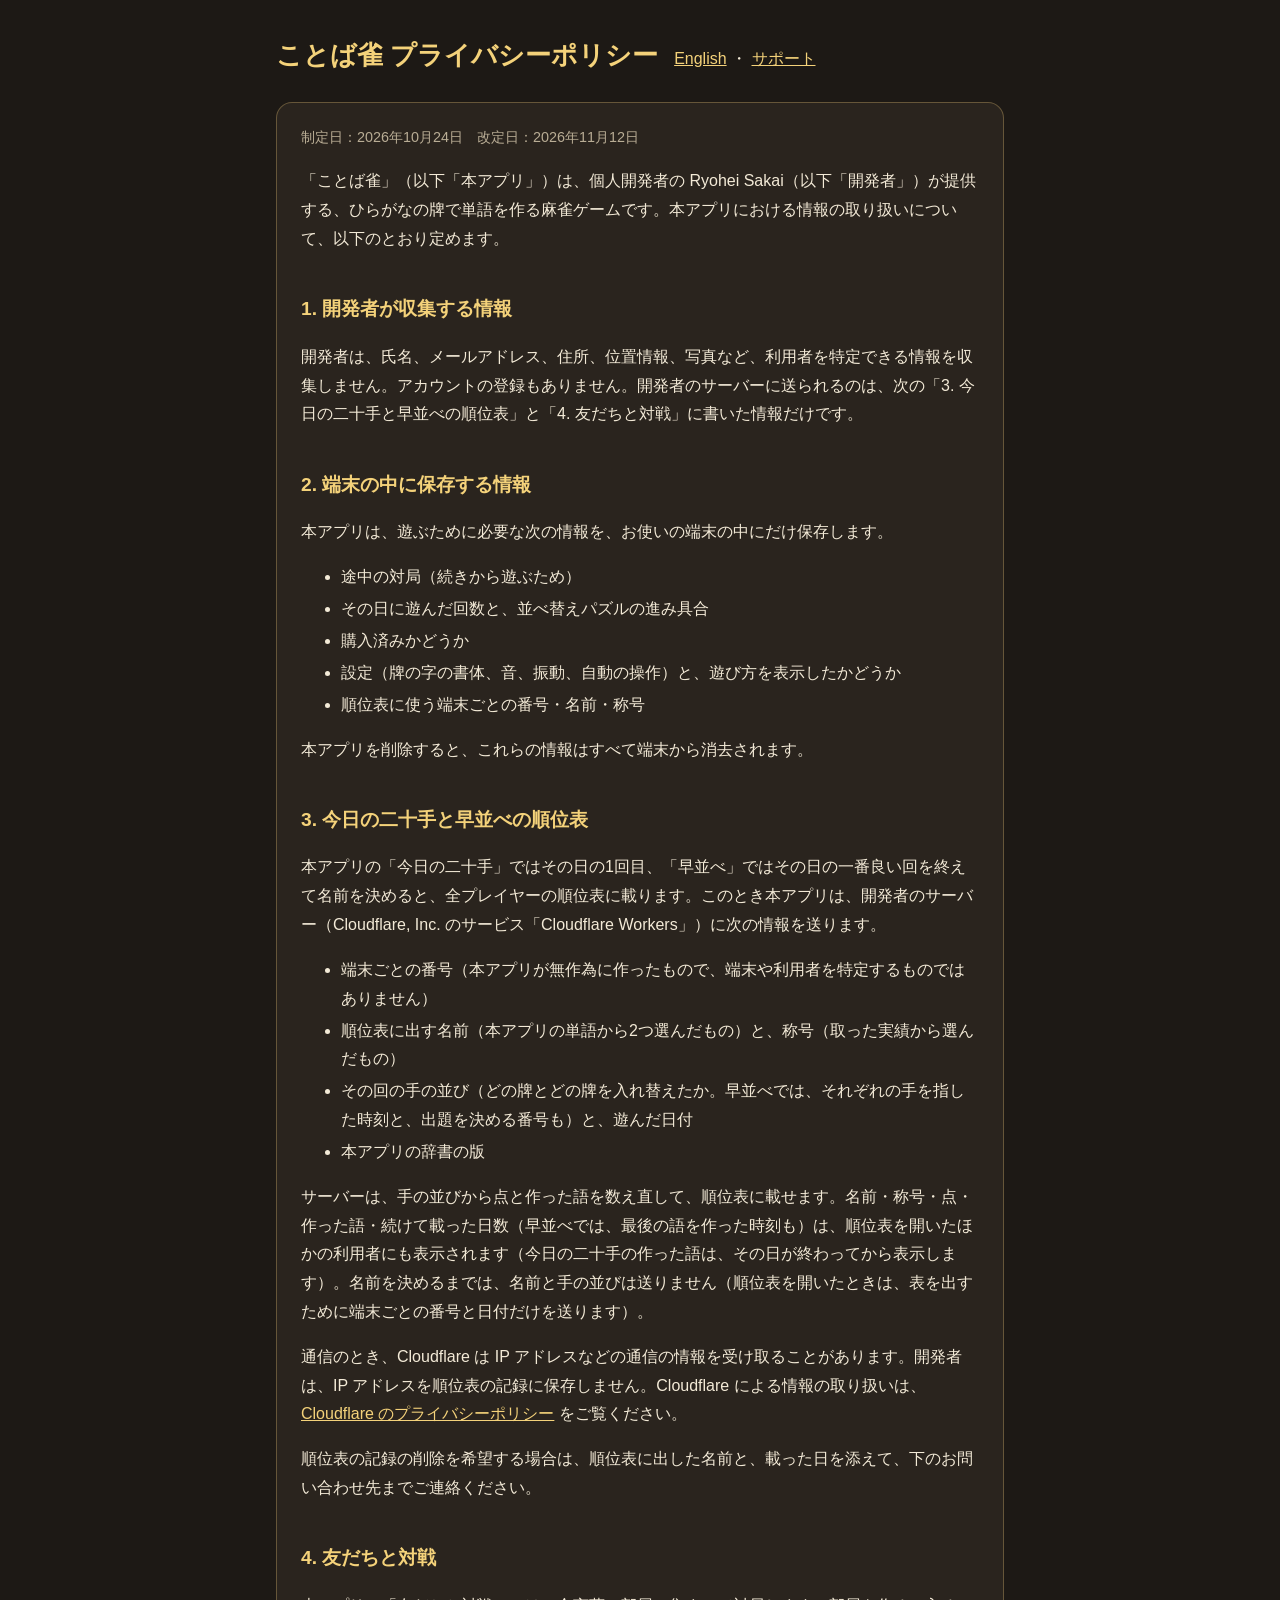
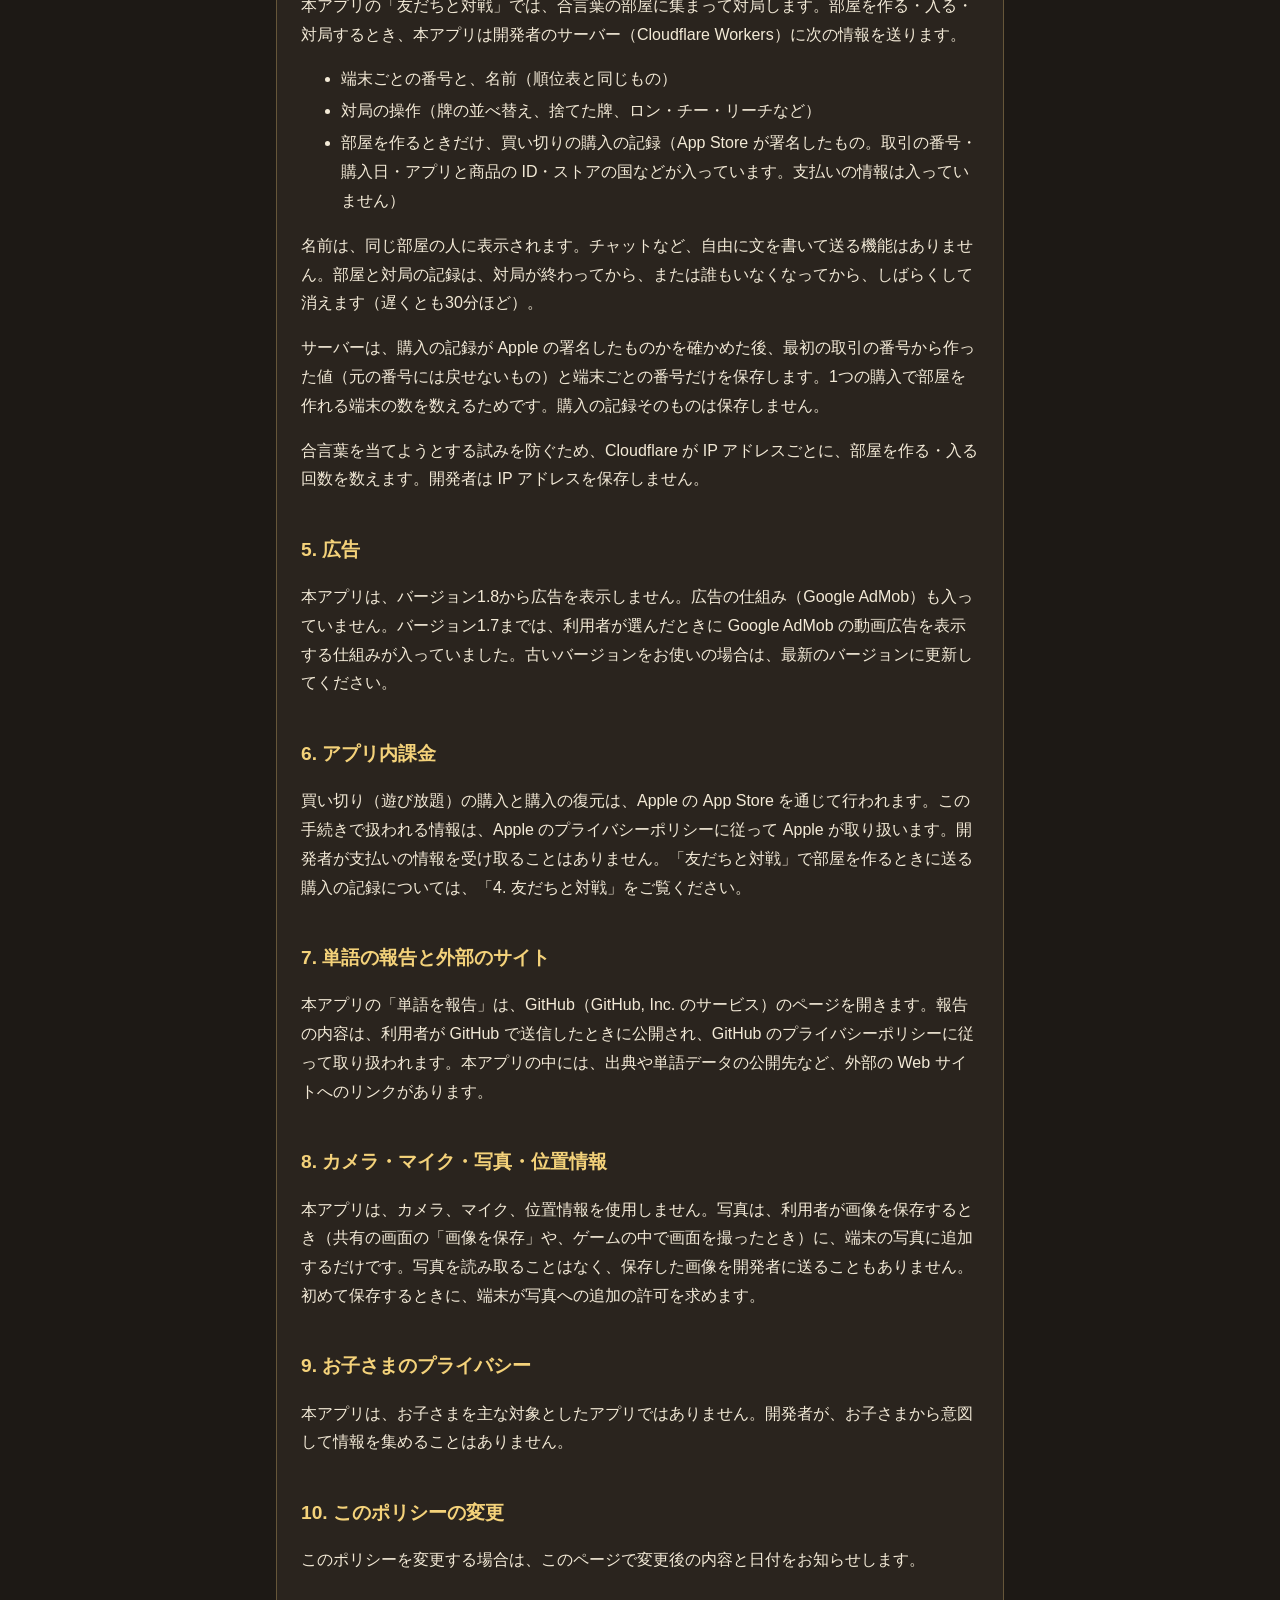
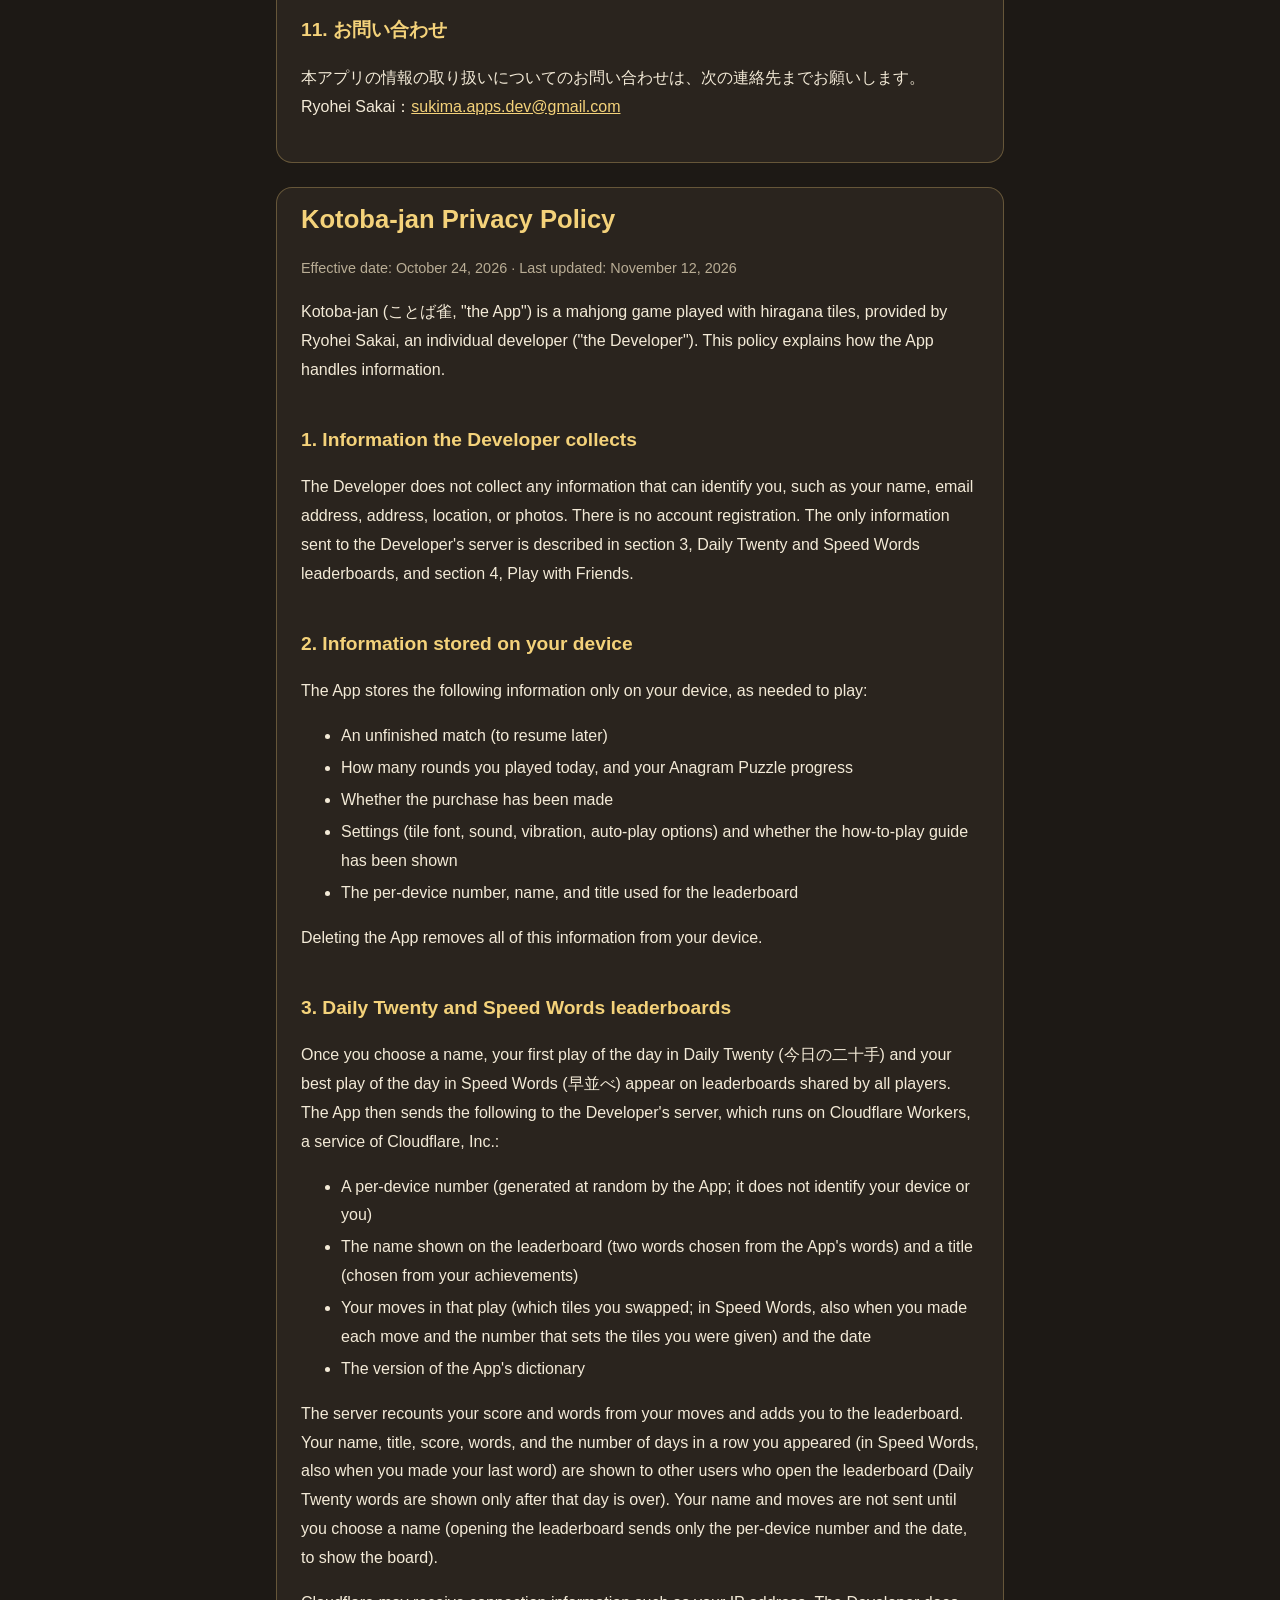
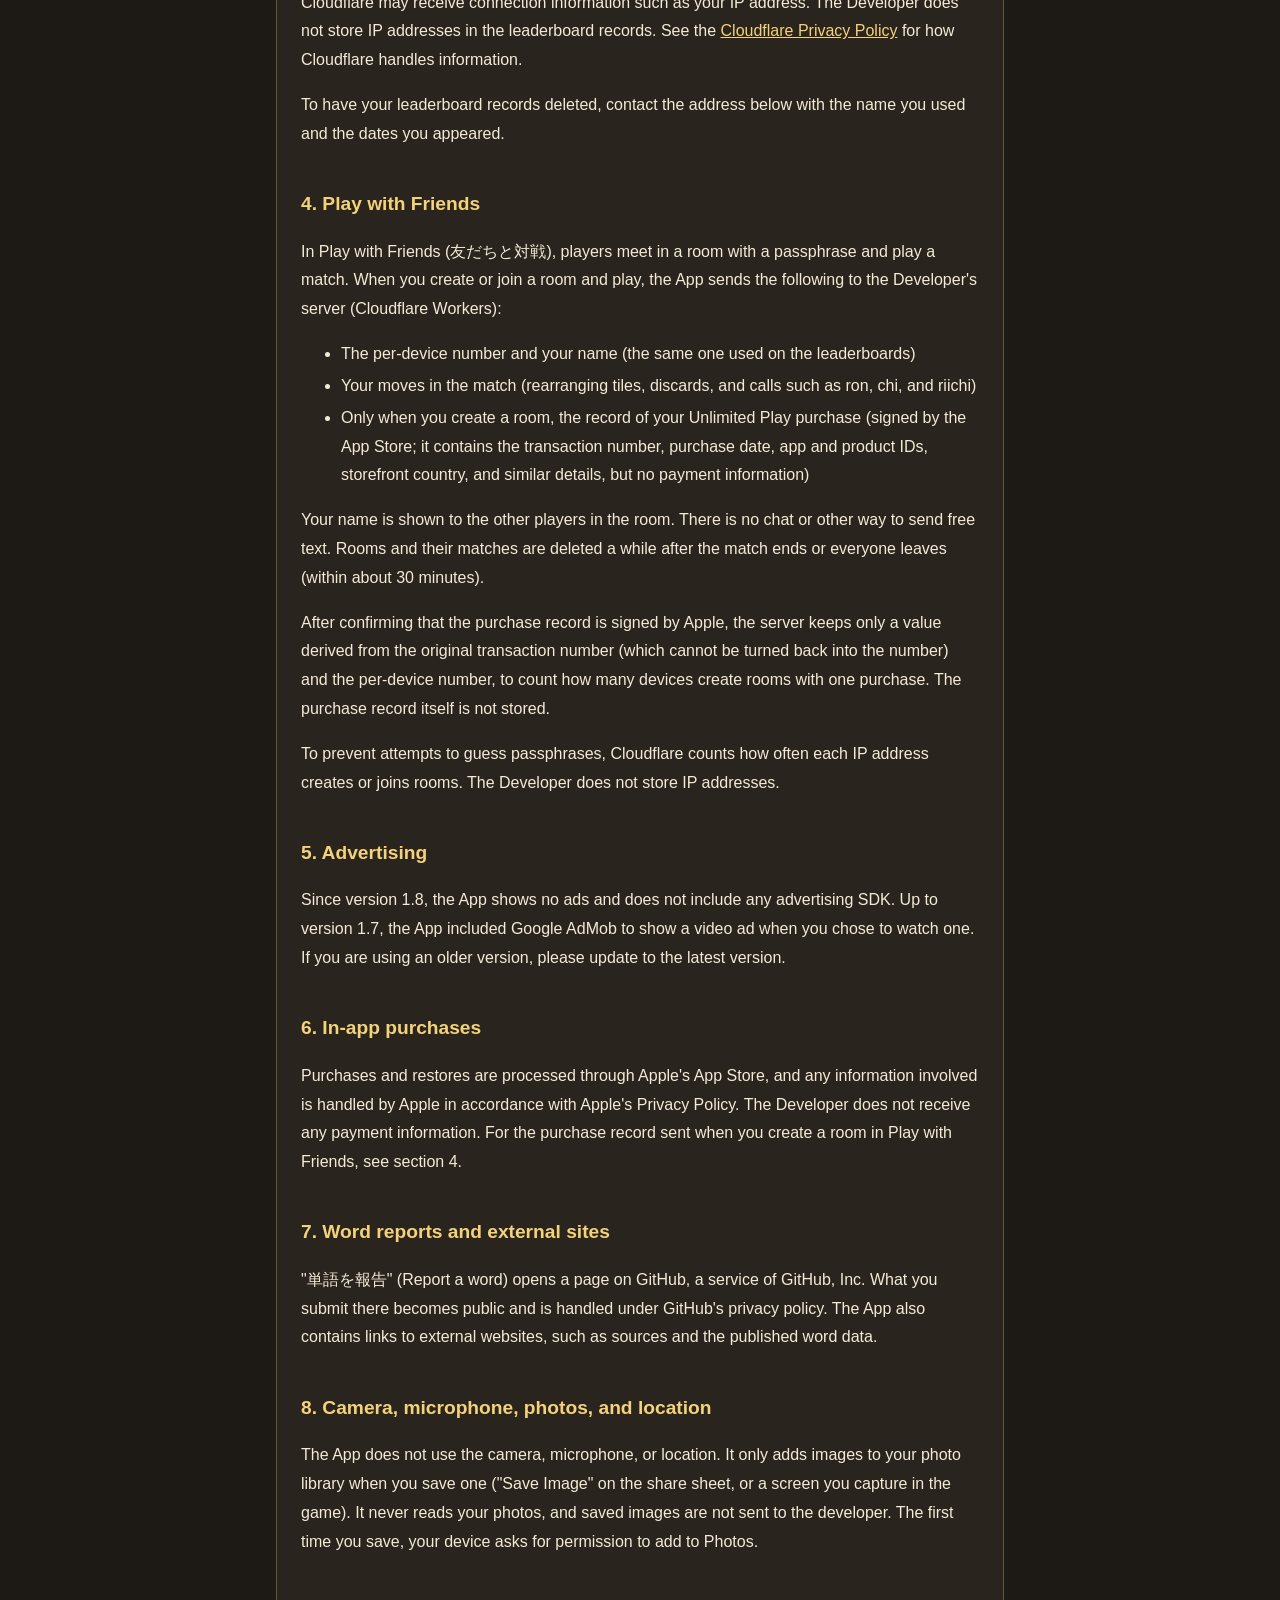
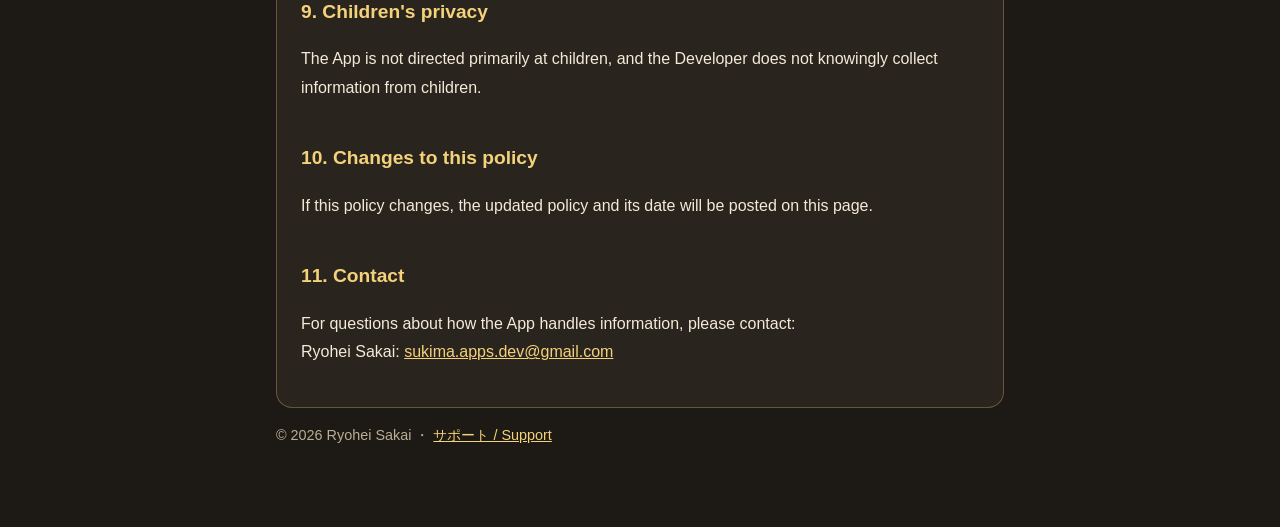
==== commit 04335b35: "Say the app adds images to Photos when saving, for 1.14" ====
--- a/privacy.html
+++ b/privacy.html
@@ -65,7 +65,7 @@
 <p>本アプリの「単語を報告」は、GitHub（GitHub, Inc. のサービス）のページを開きます。報告の内容は、利用者が GitHub で送信したときに公開され、GitHub のプライバシーポリシーに従って取り扱われます。本アプリの中には、出典や単語データの公開先など、外部の Web サイトへのリンクがあります。</p>
 
 <h2>8. カメラ・マイク・写真・位置情報</h2>
-<p>本アプリは、カメラ、マイク、写真、位置情報を使用しません。</p>
+<p>本アプリは、カメラ、マイク、位置情報を使用しません。写真は、利用者が画像を保存するとき（共有の画面の「画像を保存」や、ゲームの中で画面を撮ったとき）に、端末の写真に追加するだけです。写真を読み取ることはなく、保存した画像を開発者に送ることもありません。初めて保存するときに、端末が写真への追加の許可を求めます。</p>
 
 <h2>9. お子さまのプライバシー</h2>
 <p>本アプリは、お子さまを主な対象としたアプリではありません。開発者が、お子さまから意図して情報を集めることはありません。</p>
@@ -130,7 +130,7 @@
 <p>"単語を報告" (Report a word) opens a page on GitHub, a service of GitHub, Inc. What you submit there becomes public and is handled under GitHub's privacy policy. The App also contains links to external websites, such as sources and the published word data.</p>
 
 <h2>8. Camera, microphone, photos, and location</h2>
-<p>The App does not use the camera, microphone, photos, or location.</p>
+<p>The App does not use the camera, microphone, or location. It only adds images to your photo library when you save one ("Save Image" on the share sheet, or a screen you capture in the game). It never reads your photos, and saved images are not sent to the developer. The first time you save, your device asks for permission to add to Photos.</p>
 
 <h2>9. Children's privacy</h2>
 <p>The App is not directed primarily at children, and the Developer does not knowingly collect information from children.</p>
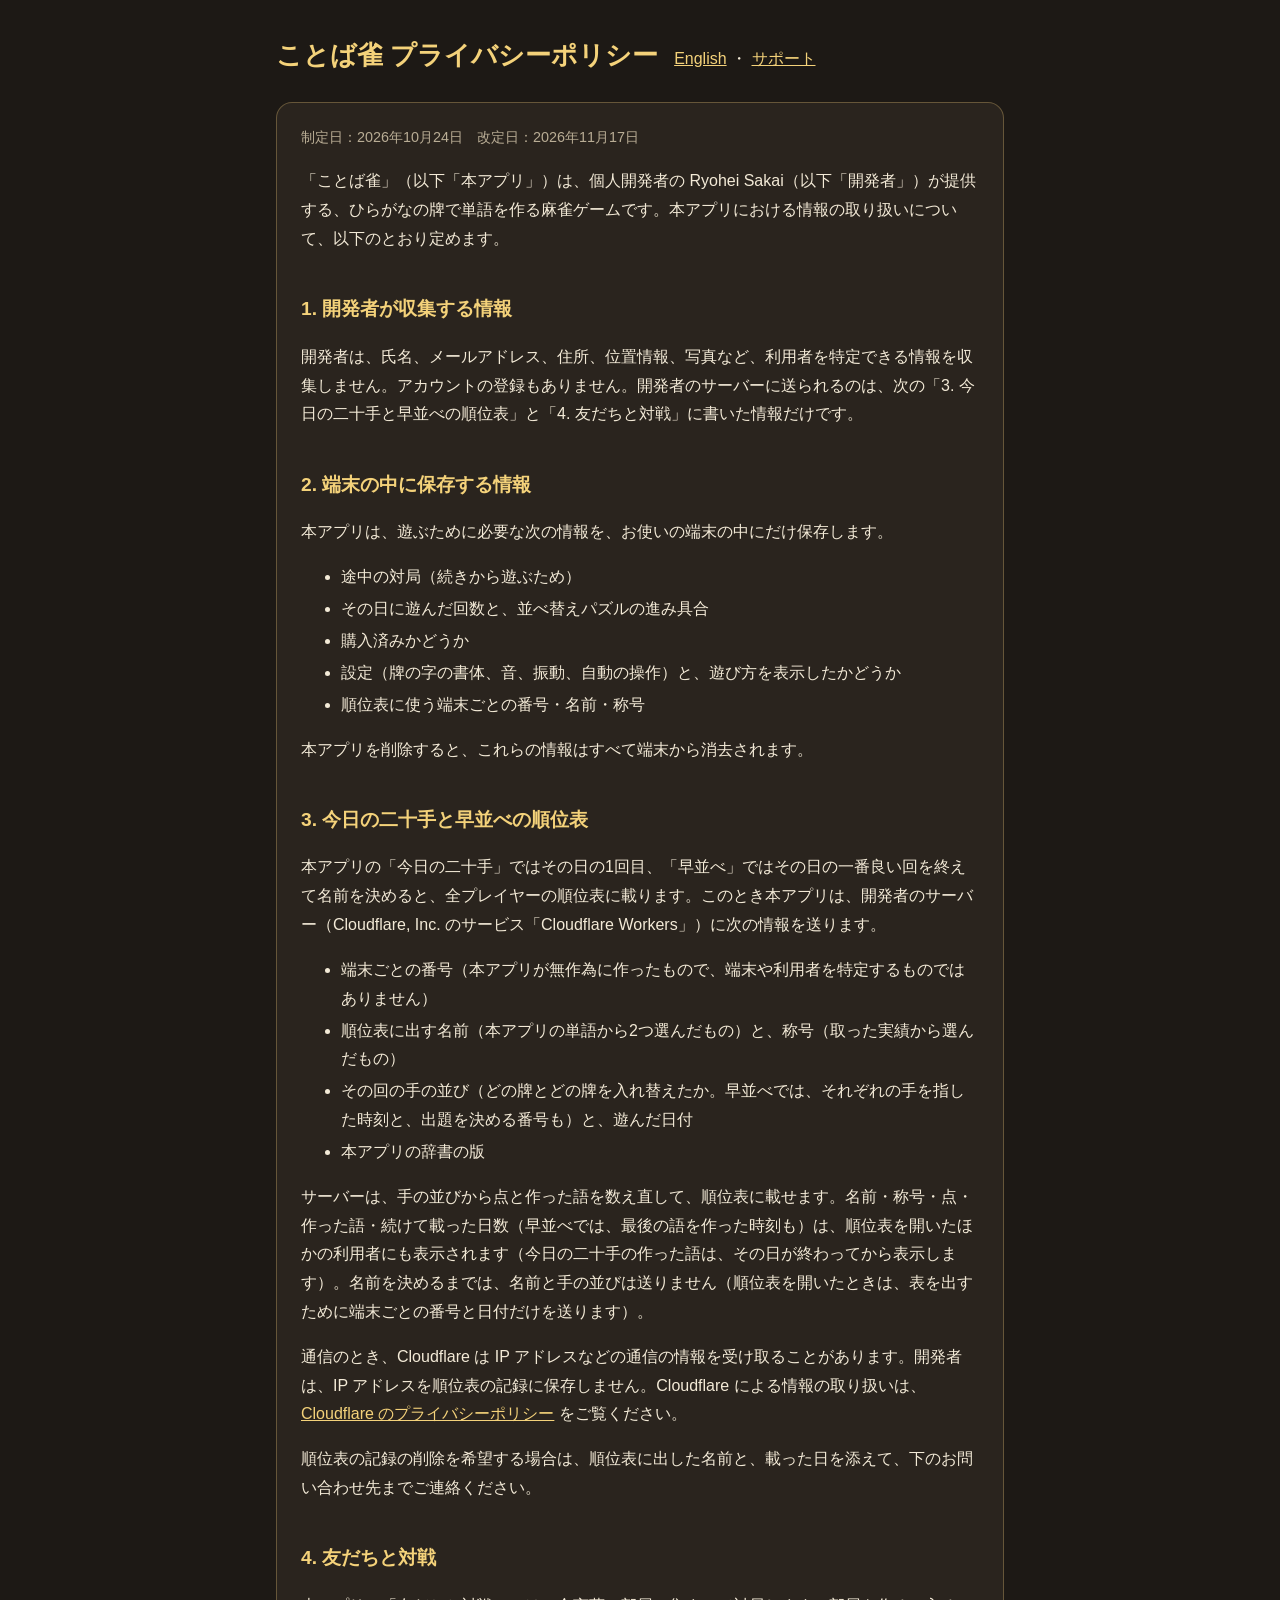
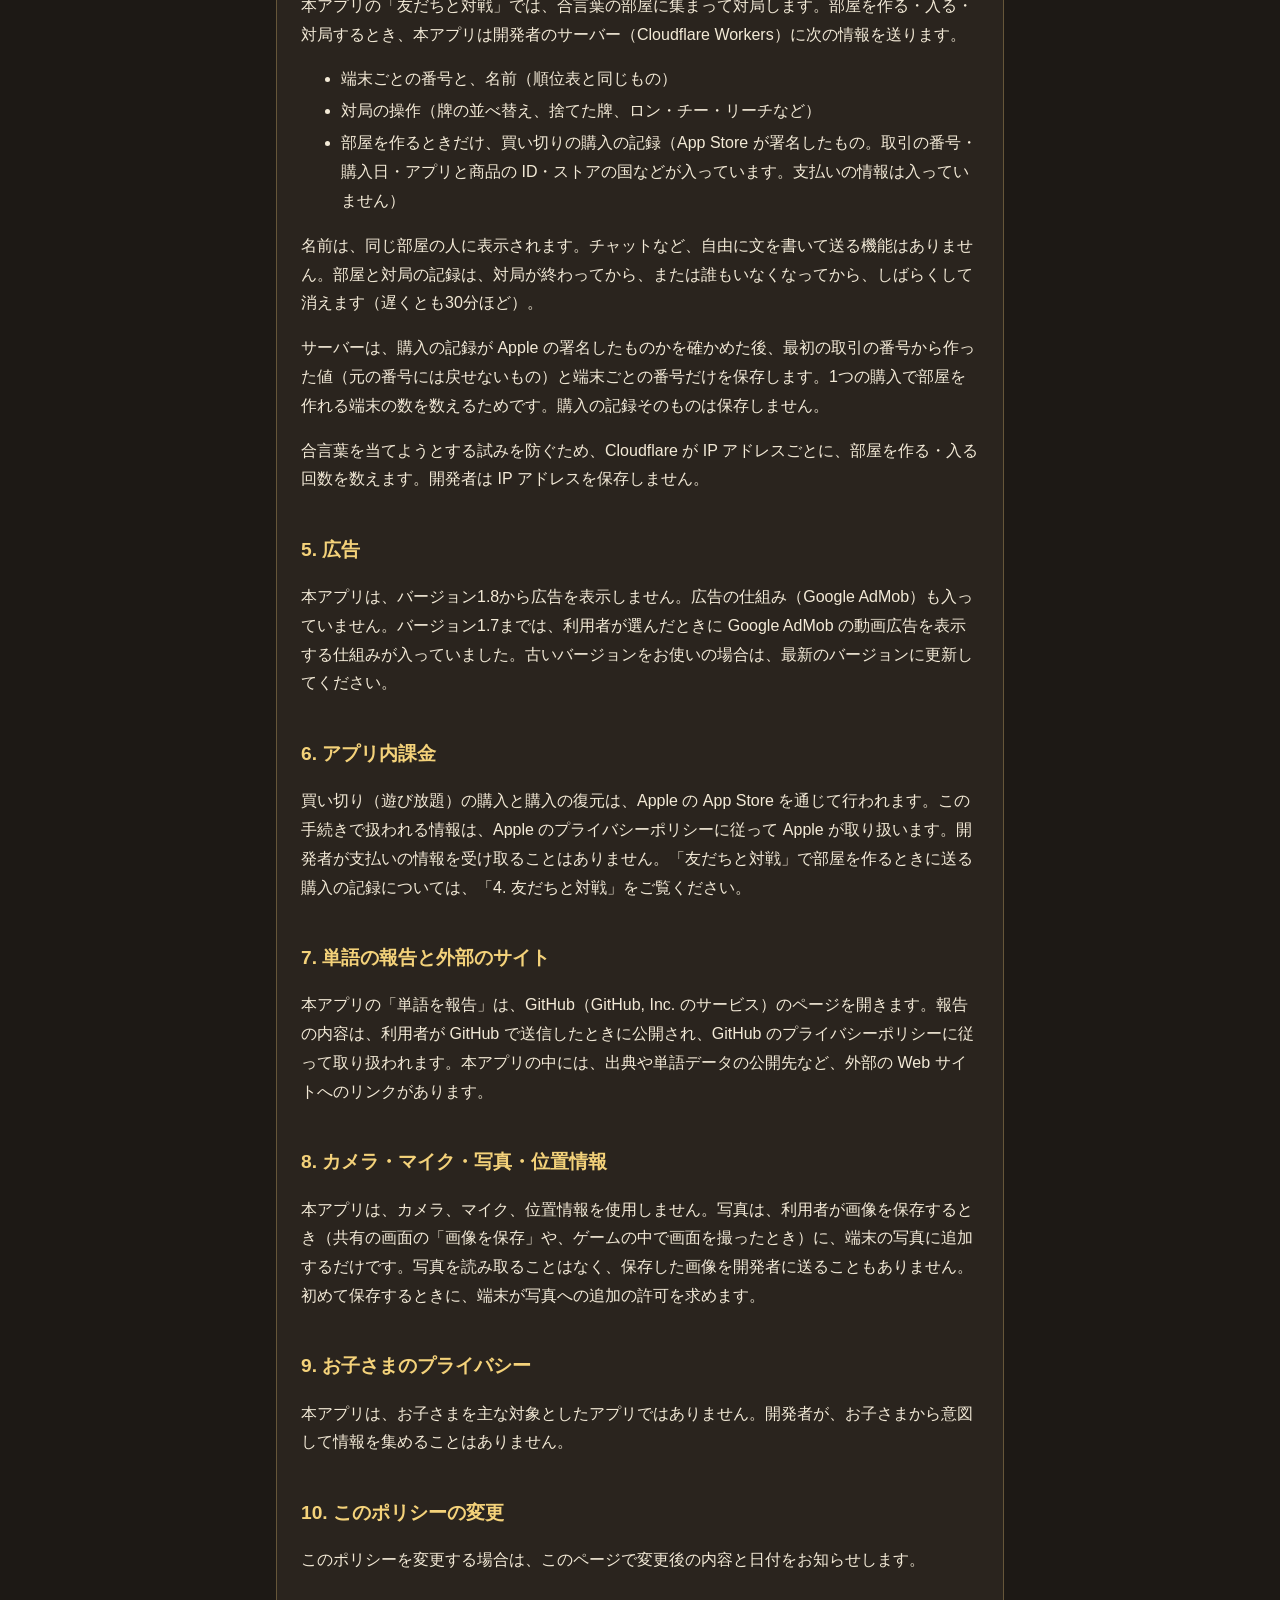
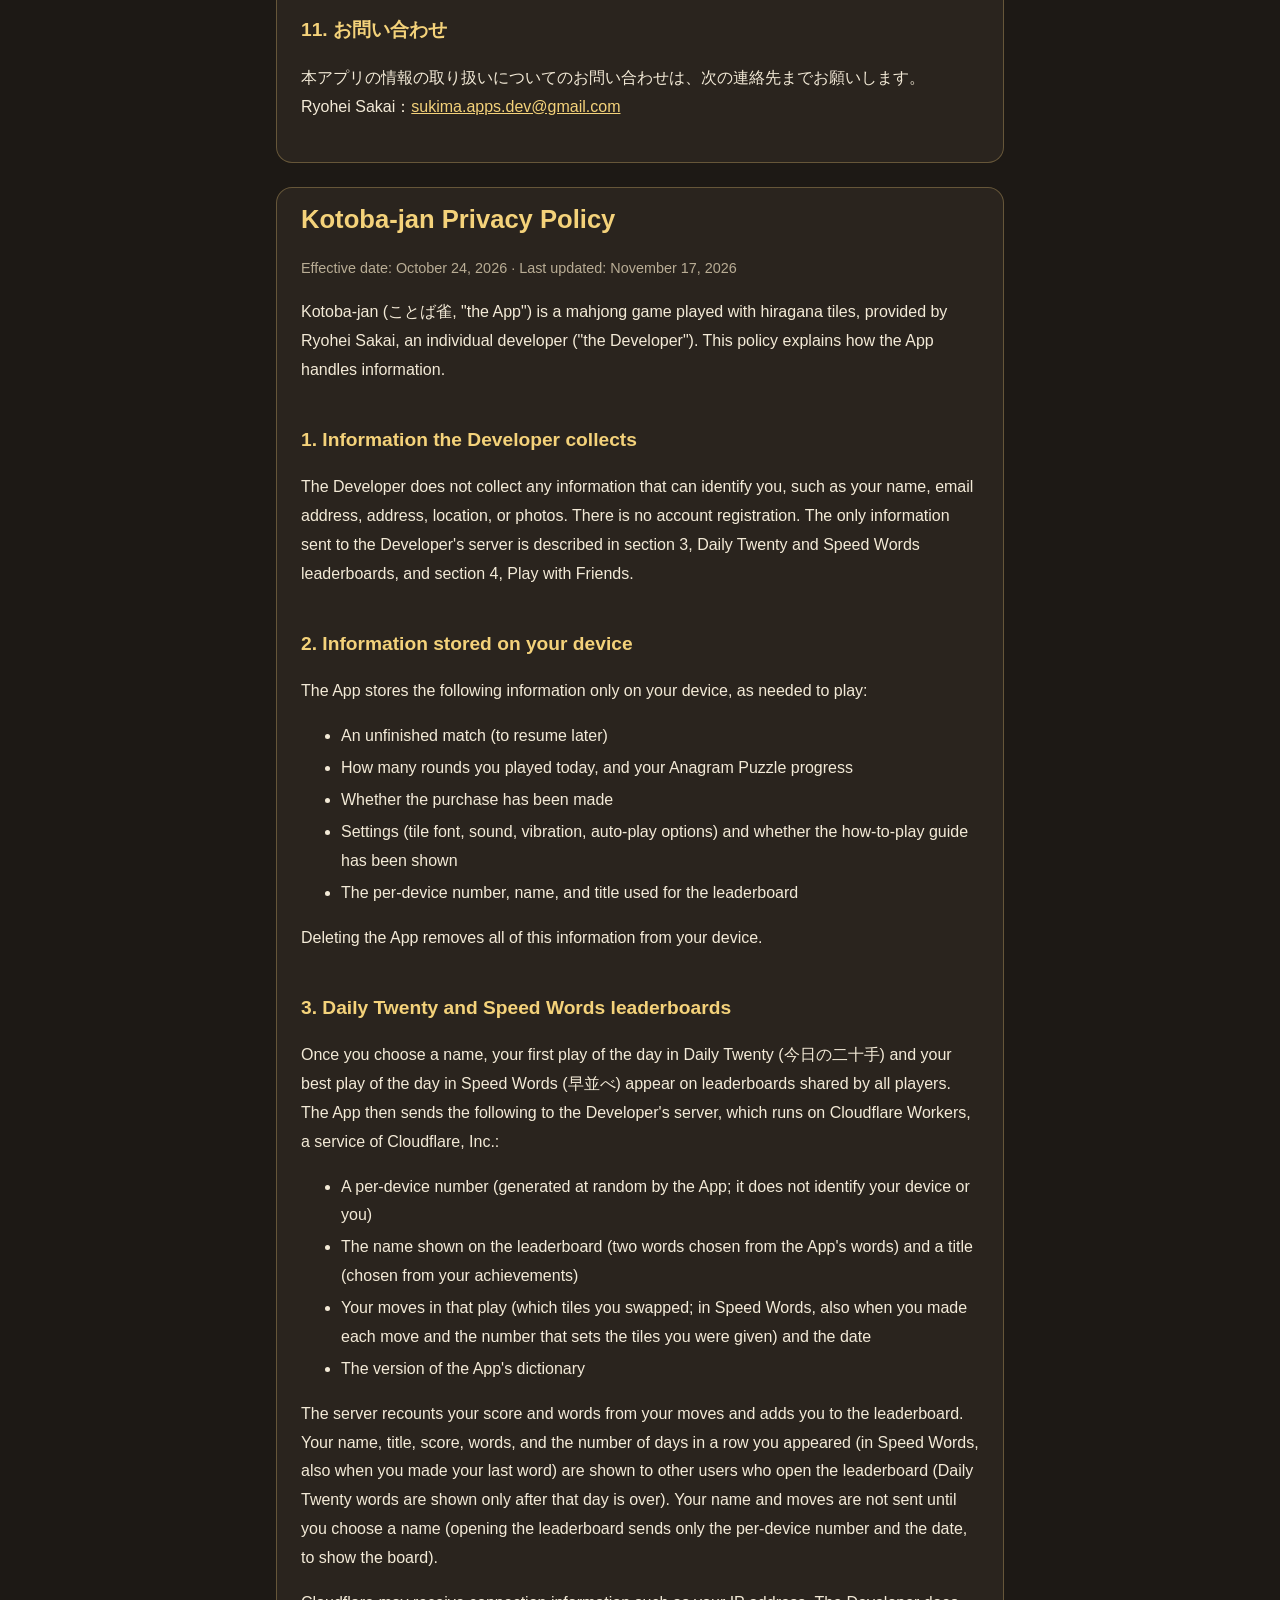
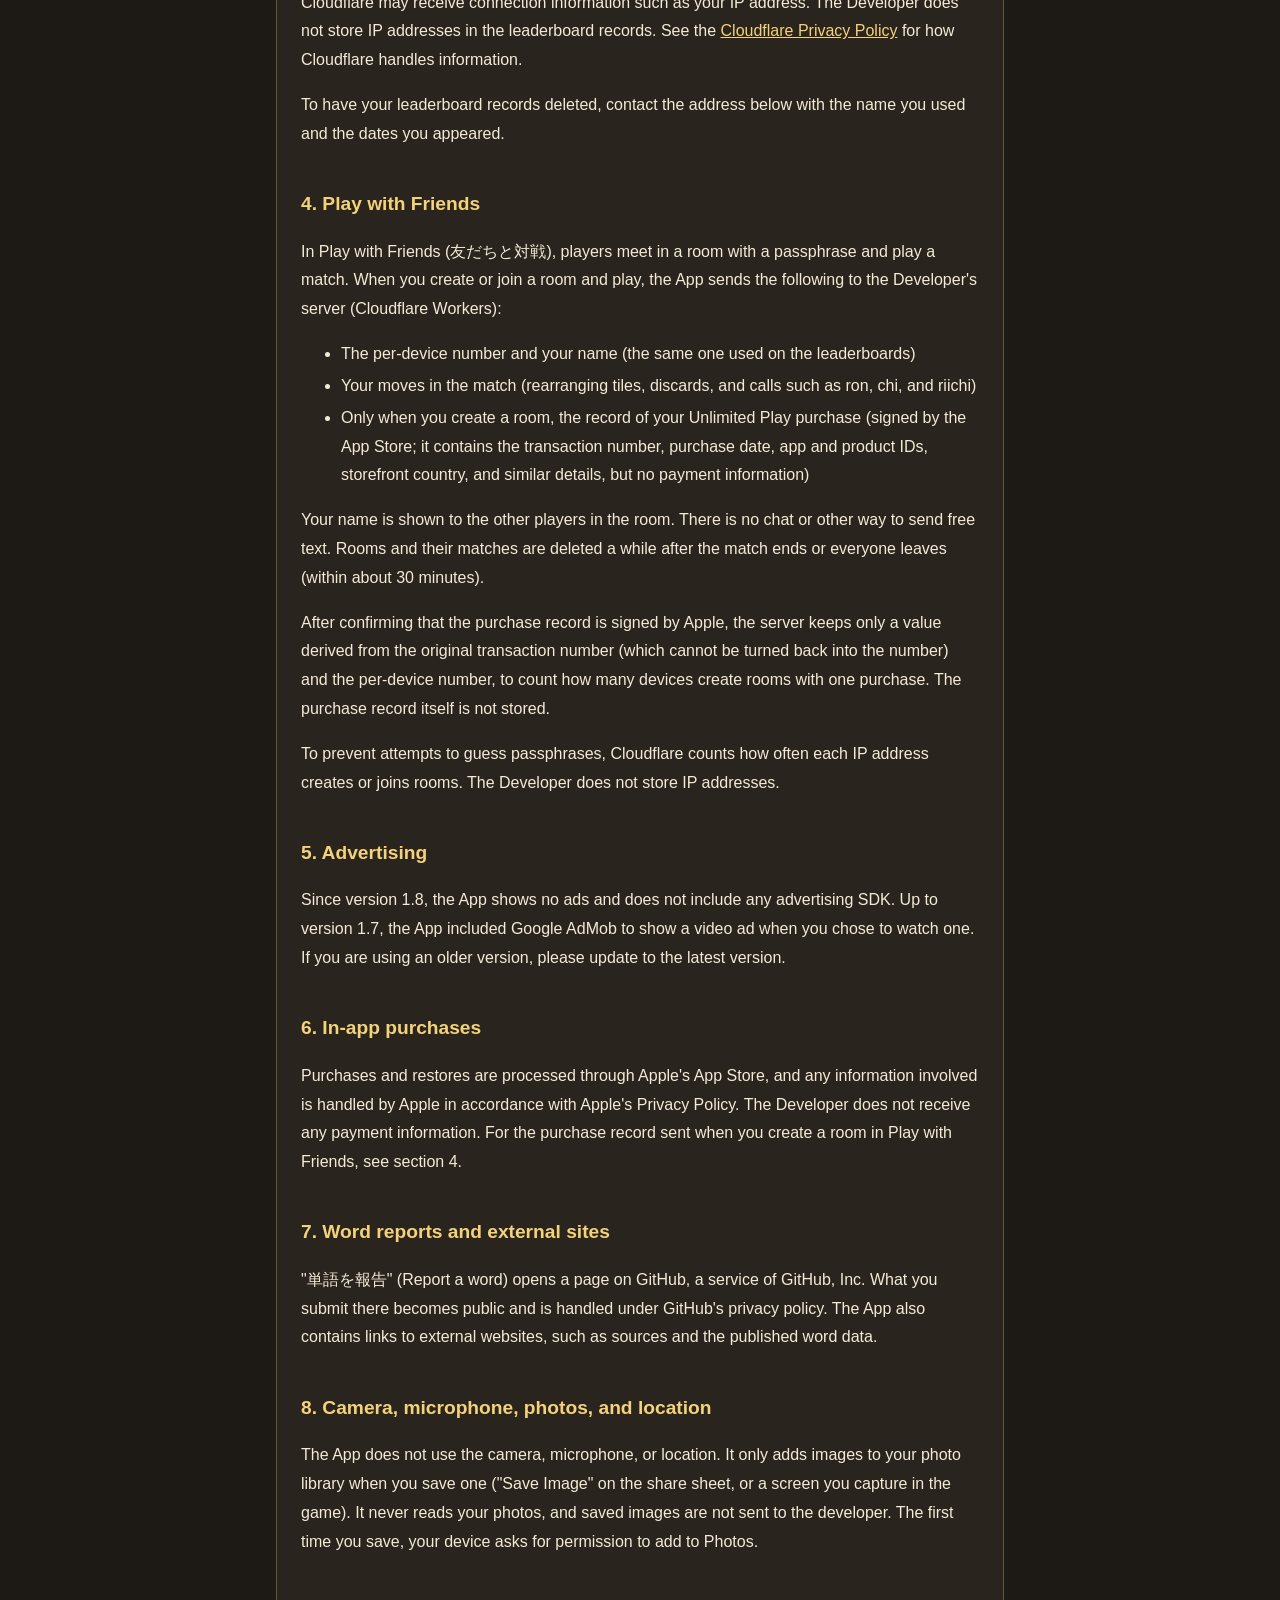
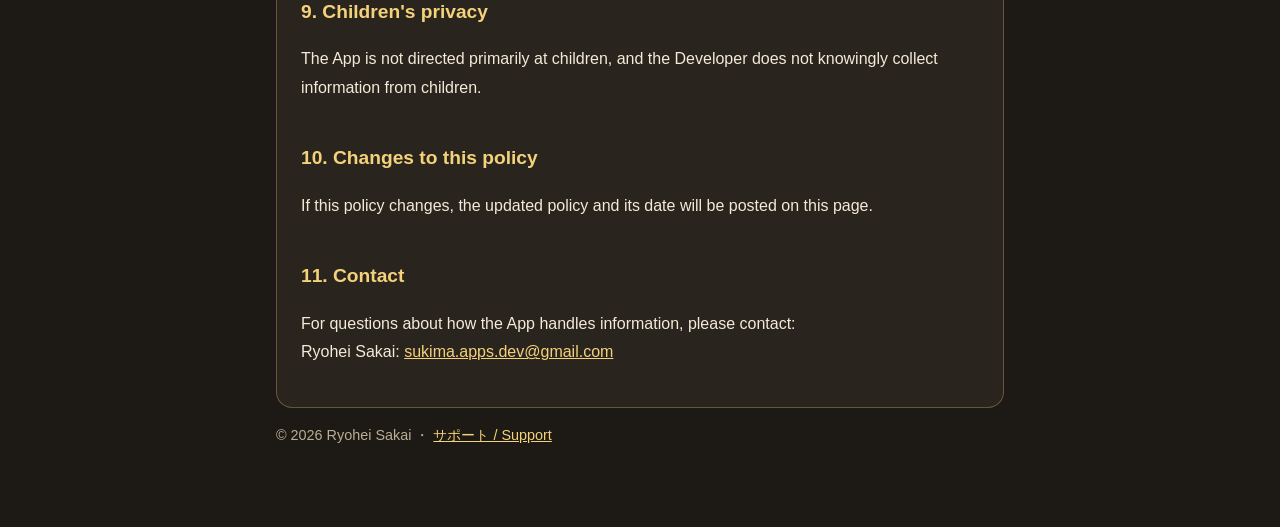
==== commit 49a2c1c1: "Date the privacy policy update November 17, 2026 for the 1.14 release Co-Authored-By: Claude Opus 5." ====
--- a/privacy.html
+++ b/privacy.html
@@ -15,7 +15,7 @@
 </header>
 
 <section class="lang" lang="ja">
-<p class="updated">制定日：2026年10月24日　改定日：2026年11月12日</p>
+<p class="updated">制定日：2026年10月24日　改定日：2026年11月17日</p>
 <p>「ことば雀」（以下「本アプリ」）は、個人開発者の Ryohei Sakai（以下「開発者」）が提供する、ひらがなの牌で単語を作る麻雀ゲームです。本アプリにおける情報の取り扱いについて、以下のとおり定めます。</p>
 
 <h2>1. 開発者が収集する情報</h2>
@@ -80,7 +80,7 @@
 
 <section class="lang" lang="en" id="en">
 <h1>Kotoba-jan <span>Privacy Policy</span></h1>
-<p class="updated">Effective date: October 24, 2026 · Last updated: November 12, 2026</p>
+<p class="updated">Effective date: October 24, 2026 · Last updated: November 17, 2026</p>
 <p>Kotoba-jan (ことば雀, "the App") is a mahjong game played with hiragana tiles, provided by Ryohei Sakai, an individual developer ("the Developer"). This policy explains how the App handles information.</p>
 
 <h2>1. Information the Developer collects</h2>
